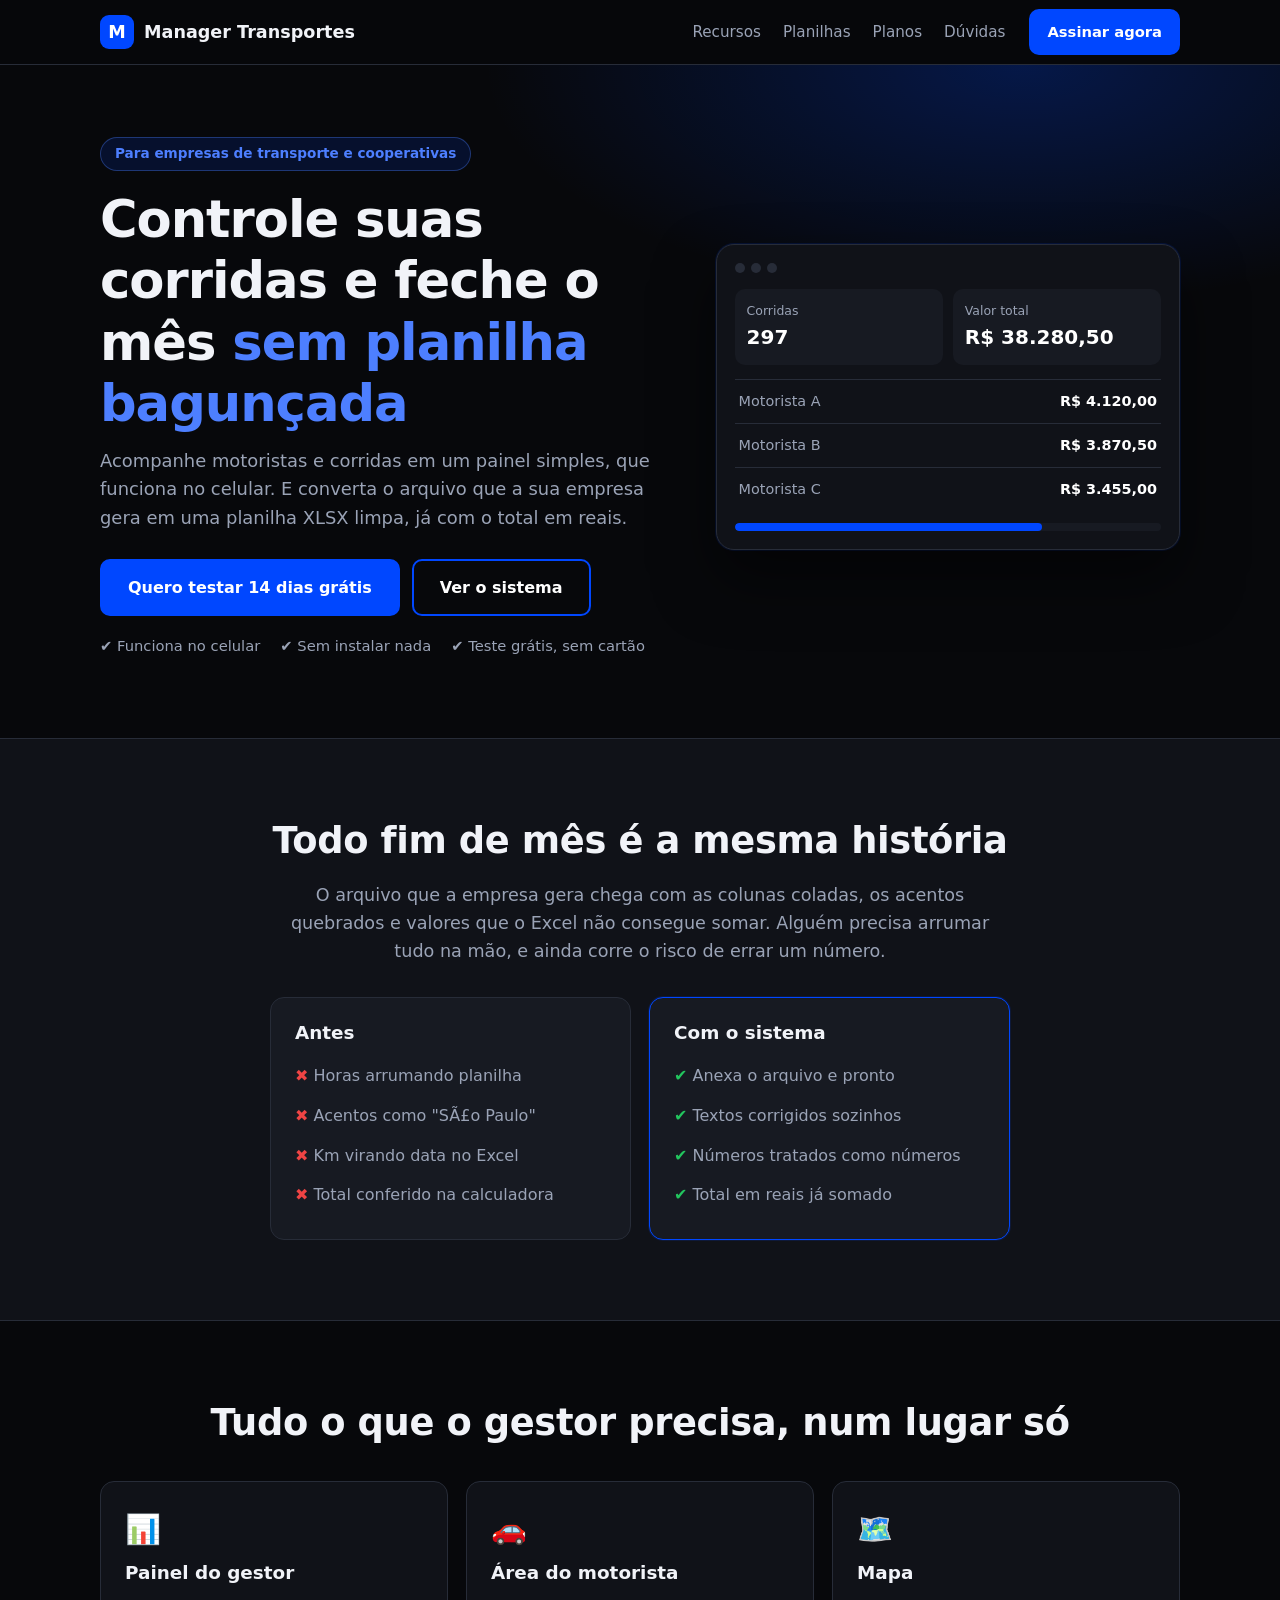
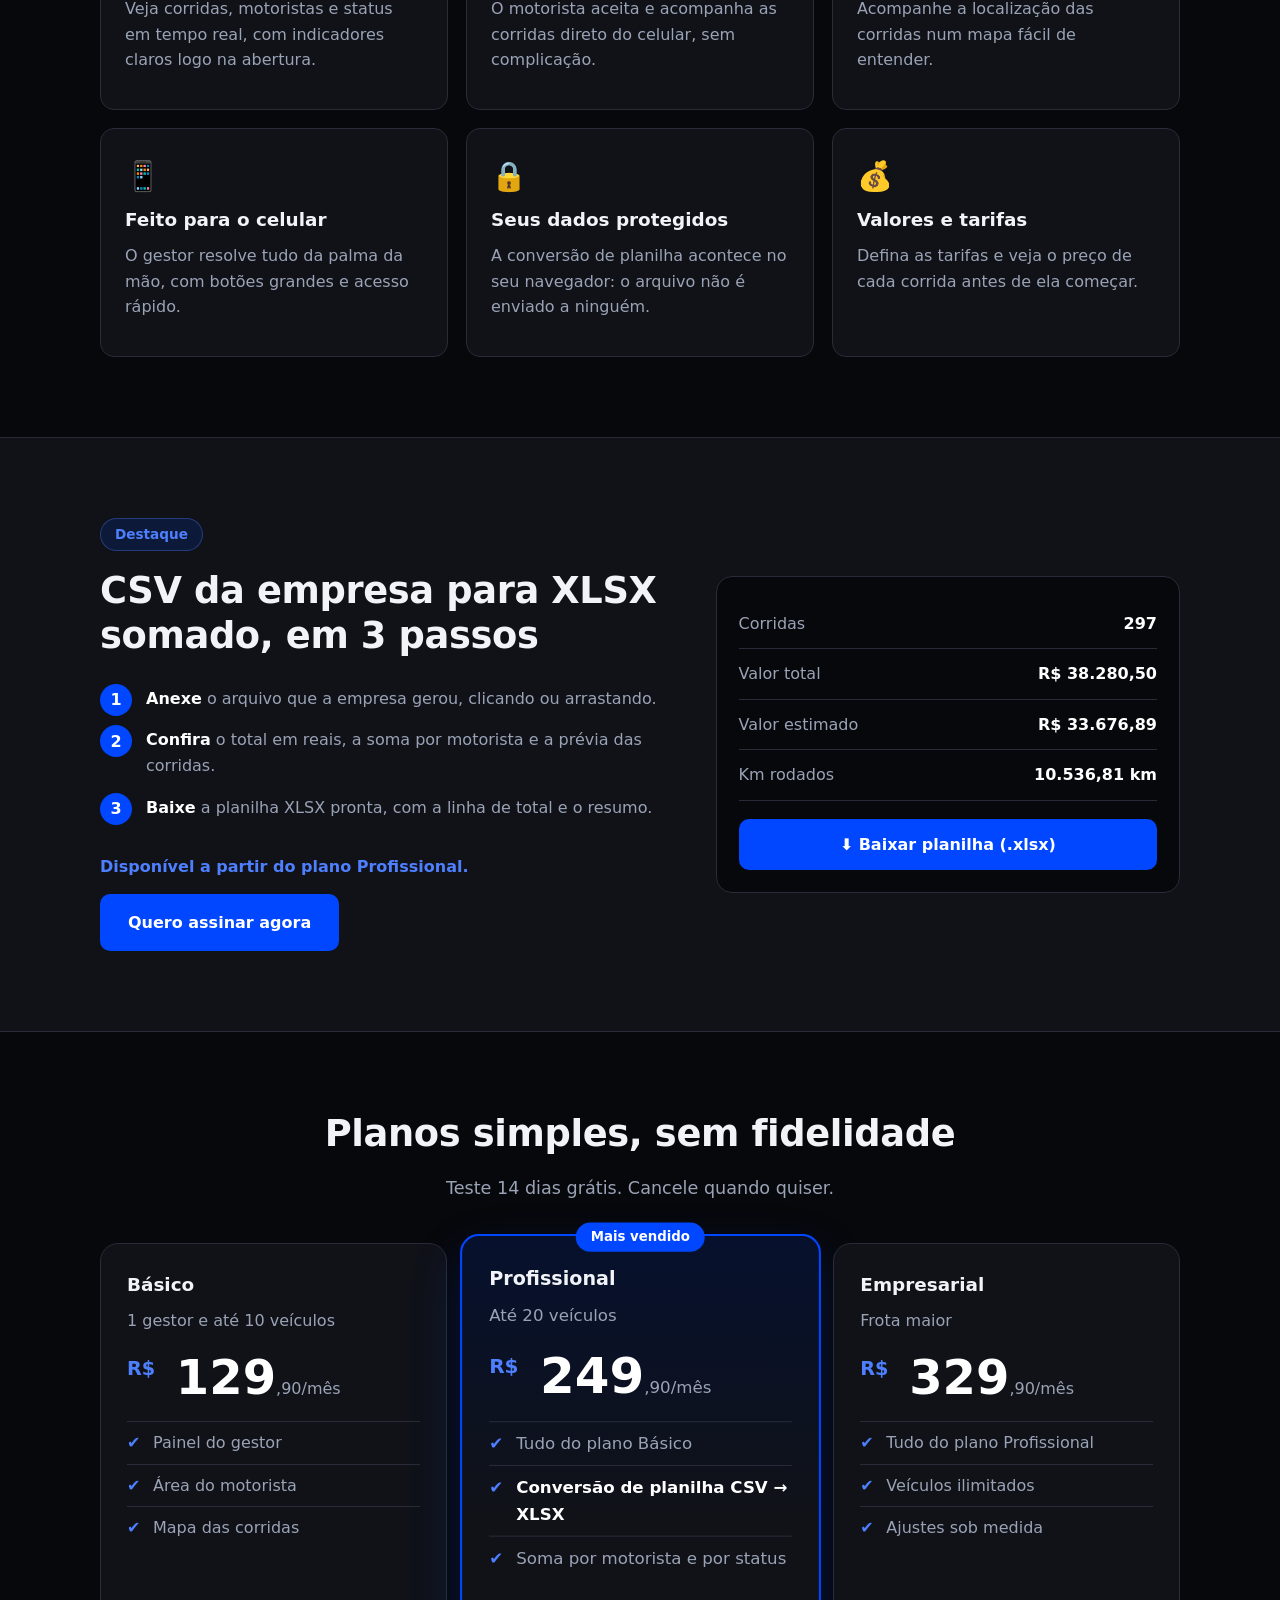
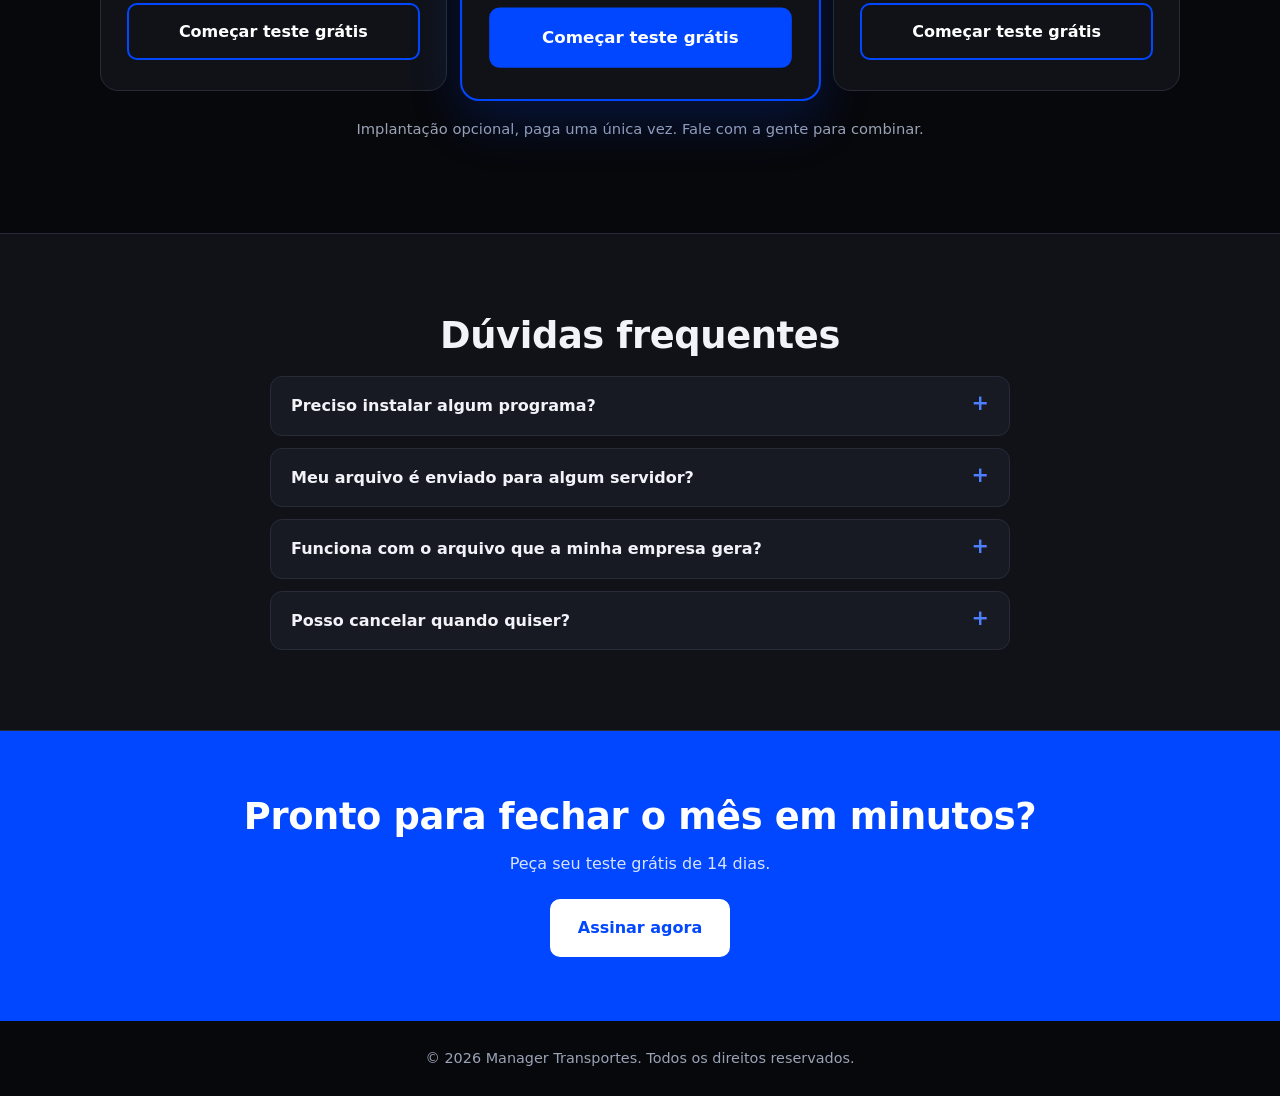
==== landing/index.html @ 7ac5196e "Cadastro de assinantes com login Google/Microsoft e botões da landing levando ao cadastro Co-Authore" ====
<!DOCTYPE html>
<!-- =============================================================================
     index.html — LANDING PAGE DO SISTEMA DE TRANSPORTES
     Página de apresentação e venda. Fica separada do app que já está no ar.
     Estilos em css/landing.css e comportamento em js/landing.js.
     Para trocar nome da marca, planos, preços e link do sistema: edite js/config.js
     ============================================================================= -->
<html lang="pt-BR">
<head>
  <meta charset="UTF-8">
  <meta name="viewport" content="width=device-width, initial-scale=1">
  <title>Manager Transportes — gestão de corridas e motoristas</title>
  <meta name="description" content="Sistema para empresas de transporte: acompanhe corridas e motoristas e converta a planilha da empresa em XLSX já somada, em segundos.">
  <meta name="theme-color" content="#07080b">
  <link rel="stylesheet" href="css/landing.css">
</head>
<body>

  <!-- ===== TOPO ===== -->
  <header class="topo">
    <div class="conteudo topo-interno">
      <a class="marca" href="#inicio"><span class="marca-logo">M</span><span data-marca>Manager Transportes</span></a>
      <nav class="menu" id="menu" aria-label="Seções">
        <a href="#recursos">Recursos</a>
        <a href="#planilhas">Planilhas</a>
        <a href="#planos">Planos</a>
        <a href="#duvidas">Dúvidas</a>
      </nav>
      <a class="botao botao-pequeno" href="cadastro.html">Assinar agora</a>
      <button class="menu-botao" id="menu-botao" aria-label="Abrir menu" aria-expanded="false">☰</button>
    </div>
  </header>

  <main id="inicio">

    <!-- ===== HERO ===== -->
    <section class="hero">
      <div class="conteudo hero-interno">
        <div class="hero-texto">
          <span class="selo">Para empresas de transporte e cooperativas</span>
          <h1>Controle suas corridas e feche o mês <em>sem planilha bagunçada</em></h1>
          <p>Acompanhe motoristas e corridas em um painel simples, que funciona no celular. E converta o arquivo que a sua empresa gera em uma planilha XLSX limpa, já com o total em reais.</p>
          <div class="hero-botoes">
            <a class="botao" href="cadastro.html">Quero testar 14 dias grátis</a>
            <a class="botao botao-borda" data-sistema href="#">Ver o sistema</a>
          </div>
          <ul class="hero-lista">
            <li>✔ Funciona no celular</li>
            <li>✔ Sem instalar nada</li>
            <li>✔ Teste grátis, sem cartão</li>
          </ul>
        </div>

        <!-- Ilustração do painel (feita em CSS, não é imagem) -->
        <div class="painel" aria-hidden="true">
          <div class="painel-topo"><i></i><i></i><i></i></div>
          <div class="painel-numeros">
            <div><small>Corridas</small><strong>297</strong></div>
            <div><small>Valor total</small><strong>R$ 38.280,50</strong></div>
          </div>
          <div class="painel-linhas">
            <div><span>Motorista A</span><b>R$ 4.120,00</b></div>
            <div><span>Motorista B</span><b>R$ 3.870,50</b></div>
            <div><span>Motorista C</span><b>R$ 3.455,00</b></div>
          </div>
          <div class="painel-barra"><span></span></div>
        </div>
      </div>
    </section>

    <!-- ===== PROBLEMA ===== -->
    <section class="secao secao-escura">
      <div class="conteudo estreito">
        <h2>Todo fim de mês é a mesma história</h2>
        <p class="lead">O arquivo que a empresa gera chega com as colunas coladas, os acentos quebrados e valores que o Excel não consegue somar. Alguém precisa arrumar tudo na mão, e ainda corre o risco de errar um número.</p>
        <div class="comparativo">
          <div class="cartao cartao-ruim">
            <h3>Antes</h3>
            <ul><li>Horas arrumando planilha</li><li>Acentos como "SÃ£o Paulo"</li><li>Km virando data no Excel</li><li>Total conferido na calculadora</li></ul>
          </div>
          <div class="cartao cartao-bom">
            <h3>Com o sistema</h3>
            <ul><li>Anexa o arquivo e pronto</li><li>Textos corrigidos sozinhos</li><li>Números tratados como números</li><li>Total em reais já somado</li></ul>
          </div>
        </div>
      </div>
    </section>

    <!-- ===== RECURSOS ===== -->
    <section class="secao" id="recursos">
      <div class="conteudo">
        <h2>Tudo o que o gestor precisa, num lugar só</h2>
        <div class="grade">
          <article class="cartao"><div class="icone">📊</div><h3>Painel do gestor</h3><p>Veja corridas, motoristas e status em tempo real, com indicadores claros logo na abertura.</p></article>
          <article class="cartao"><div class="icone">🚗</div><h3>Área do motorista</h3><p>O motorista aceita e acompanha as corridas direto do celular, sem complicação.</p></article>
          <article class="cartao"><div class="icone">🗺️</div><h3>Mapa</h3><p>Acompanhe a localização das corridas num mapa fácil de entender.</p></article>
          <article class="cartao"><div class="icone">📱</div><h3>Feito para o celular</h3><p>O gestor resolve tudo da palma da mão, com botões grandes e acesso rápido.</p></article>
          <article class="cartao"><div class="icone">🔒</div><h3>Seus dados protegidos</h3><p>A conversão de planilha acontece no seu navegador: o arquivo não é enviado a ninguém.</p></article>
          <article class="cartao"><div class="icone">💰</div><h3>Valores e tarifas</h3><p>Defina as tarifas e veja o preço de cada corrida antes de ela começar.</p></article>
        </div>
      </div>
    </section>

    <!-- ===== PLANILHAS (destaque) ===== -->
    <section class="secao secao-escura" id="planilhas">
      <div class="conteudo planilhas">
        <div>
          <span class="selo">Destaque</span>
          <h2>CSV da empresa para XLSX somado, em 3 passos</h2>
          <ol class="passos">
            <li><b>Anexe</b> o arquivo que a empresa gerou, clicando ou arrastando.</li>
            <li><b>Confira</b> o total em reais, a soma por motorista e a prévia das corridas.</li>
            <li><b>Baixe</b> a planilha XLSX pronta, com a linha de total e o resumo.</li>
          </ol>
          <p class="nota-plano">Disponível a partir do plano Profissional.</p>
          <a class="botao" href="cadastro.html">Quero assinar agora</a>
        </div>
        <div class="resultado" aria-hidden="true">
          <div class="resultado-linha"><span>Corridas</span><b>297</b></div>
          <div class="resultado-linha"><span>Valor total</span><b>R$ 38.280,50</b></div>
          <div class="resultado-linha"><span>Valor estimado</span><b>R$ 33.676,89</b></div>
          <div class="resultado-linha"><span>Km rodados</span><b>10.536,81 km</b></div>
          <div class="resultado-botao">⬇ Baixar planilha (.xlsx)</div>
        </div>
      </div>
    </section>

    <!-- ===== PLANOS ===== -->
    <section class="secao" id="planos">
      <div class="conteudo">
        <h2>Planos simples, sem fidelidade</h2>
        <p class="lead centro">Teste 14 dias grátis. Cancele quando quiser.</p>

        <div class="planos">
          <article class="plano">
            <h3>Básico</h3>
            <p class="plano-para">1 gestor e até 10 veículos</p>
            <p class="preco" data-preco="basico"><span>R$</span> 129<small>,90/mês</small></p>
            <ul>
              <li>Painel do gestor</li>
              <li>Área do motorista</li>
              <li>Mapa das corridas</li>
            </ul>
            <a class="botao botao-borda" href="cadastro.html?plano=basico">Começar teste grátis</a>
          </article>

          <article class="plano plano-destaque">
            <span class="plano-faixa">Mais vendido</span>
            <h3>Profissional</h3>
            <p class="plano-para">Até 20 veículos</p>
            <p class="preco" data-preco="profissional"><span>R$</span> 249<small>,90/mês</small></p>
            <ul>
              <li>Tudo do plano Básico</li>
              <li><b>Conversão de planilha CSV → XLSX</b></li>
              <li>Soma por motorista e por status</li>
            </ul>
            <a class="botao" href="cadastro.html?plano=profissional">Começar teste grátis</a>
          </article>

          <article class="plano">
            <h3>Empresarial</h3>
            <p class="plano-para">Frota maior</p>
            <p class="preco" data-preco="empresarial"><span>R$</span> 329<small>,90/mês</small></p>
            <ul>
              <li>Tudo do plano Profissional</li>
              <li>Veículos ilimitados</li>
              <li>Ajustes sob medida</li>
            </ul>
            <a class="botao botao-borda" href="cadastro.html?plano=empresarial">Começar teste grátis</a>
          </article>
        </div>
        <p class="nota">Implantação opcional, paga uma única vez. Fale com a gente para combinar.</p>
      </div>
    </section>

    <!-- ===== DÚVIDAS ===== -->
    <section class="secao secao-escura" id="duvidas">
      <div class="conteudo estreito">
        <h2>Dúvidas frequentes</h2>
        <details><summary>Preciso instalar algum programa?</summary><p>Não. O sistema abre no navegador, no computador ou no celular.</p></details>
        <details><summary>Meu arquivo é enviado para algum servidor?</summary><p>Na conversão de planilha, não. Tudo é feito no seu navegador e o arquivo não sai do seu aparelho.</p></details>
        <details><summary>Funciona com o arquivo que a minha empresa gera?</summary><p>Foi feito a partir de um arquivo real de corridas, com 16 colunas. Se o seu for diferente, mande um exemplo e a gente confere.</p></details>
        <details><summary>Posso cancelar quando quiser?</summary><p>Sim. Não há fidelidade, e o teste de 14 dias é grátis.</p></details>
      </div>
    </section>

    <!-- ===== CHAMADA FINAL ===== -->
    <section class="chamada">
      <div class="conteudo">
        <h2>Pronto para fechar o mês em minutos?</h2>
        <p>Peça seu teste grátis de 14 dias.</p>
        <a class="botao botao-branco" href="cadastro.html">Assinar agora</a>
      </div>
    </section>
  </main>

  <footer class="rodape">
    <div class="conteudo">
      <span>© <span id="ano"></span> <span data-marca>Manager Transportes</span>. Todos os direitos reservados.</span>
    </div>
  </footer>

  <script src="js/config.js"></script>
  <script src="js/landing.js"></script>
</body>
</html>
---- landing/css/landing.css ----
/* =============================================================================
   landing.css — ESTILO DA LANDING PAGE (azul forte + preto)
   Organização: variáveis, base, topo, hero, seções, planos, rodapé, celular.
   ============================================================================= */

/* ---------- Cores e medidas ---------- */
:root {
  --azul: #0047ff;
  --azul-escuro: #0033c2;
  --azul-claro: #4d7fff;
  --azul-suave: rgba(0, 71, 255, 0.14);
  --preto: #07080b;
  --superficie: #101218;
  --superficie-2: #171a22;
  --borda: #272c38;
  --texto: #f1f3f8;
  --texto-suave: #9aa3b6;
  --verde: #22c55e;
  --vermelho: #ef4444;
  --raio: 14px;
  --fonte: "Segoe UI", system-ui, -apple-system, Roboto, "Helvetica Neue", Arial, sans-serif;
}

/* ---------- Base ---------- */
* { box-sizing: border-box; }
html { scroll-behavior: smooth; scroll-padding-top: 76px; }
body { margin: 0; background: var(--preto); color: var(--texto); font-family: var(--fonte); line-height: 1.6; -webkit-font-smoothing: antialiased; }
h1, h2, h3 { line-height: 1.2; margin: 0 0 12px; }
h1 { font-size: clamp(2rem, 5vw, 3.2rem); letter-spacing: -0.02em; }
h2 { font-size: clamp(1.6rem, 3.5vw, 2.3rem); text-align: center; letter-spacing: -0.01em; }
h3 { font-size: 1.15rem; }
p { margin: 0 0 12px; color: var(--texto-suave); }
a { color: inherit; }
ul, ol { margin: 0; padding: 0; }
.conteudo { width: 100%; max-width: 1120px; margin: 0 auto; padding: 0 20px; }
.estreito { max-width: 780px; }
.lead { font-size: 1.1rem; text-align: center; }
.centro { text-align: center; }
[hidden] { display: none !important; }

/* ---------- Botões ---------- */
.botao { display: inline-block; background: var(--azul); color: #fff; text-decoration: none; font-weight: 600; padding: 14px 26px; border-radius: 10px; border: 2px solid var(--azul); transition: background .15s, transform .15s; text-align: center; }
.botao:hover { background: var(--azul-escuro); border-color: var(--azul-escuro); transform: translateY(-1px); }
.botao-borda { background: transparent; border-color: var(--azul); }
.botao-borda:hover { background: var(--azul-suave); border-color: var(--azul-claro); }
.botao-pequeno { padding: 9px 16px; font-size: .92rem; }
.botao-branco { background: #fff; color: var(--azul); border-color: #fff; }
.botao-branco:hover { background: #e8eeff; border-color: #e8eeff; }

/* ---------- Topo ---------- */
.topo { position: sticky; top: 0; z-index: 10; background: rgba(7, 8, 11, .92); backdrop-filter: blur(8px); border-bottom: 1px solid var(--borda); }
.topo-interno { display: flex; align-items: center; gap: 24px; height: 64px; }
.marca { display: flex; align-items: center; gap: 10px; font-weight: 700; text-decoration: none; font-size: 1.1rem; margin-right: auto; }
.marca-logo { display: grid; place-items: center; width: 34px; height: 34px; border-radius: 9px; background: var(--azul); color: #fff; font-weight: 800; }
.menu { display: flex; gap: 22px; }
.menu a { text-decoration: none; color: var(--texto-suave); font-size: .95rem; }
.menu a:hover { color: #fff; }
.menu-botao { display: none; background: none; border: 1px solid var(--borda); color: var(--texto); font-size: 1.3rem; border-radius: 8px; width: 42px; height: 42px; cursor: pointer; }

/* ---------- Hero ---------- */
.hero { padding: 72px 0 80px; background: radial-gradient(900px 400px at 80% 0%, rgba(0, 71, 255, .25), transparent 60%); }
.hero-interno { display: grid; grid-template-columns: 1.1fr .9fr; gap: 48px; align-items: center; }
.hero-texto > p { font-size: 1.12rem; max-width: 560px; }
.hero h1 em { font-style: normal; color: var(--azul-claro); }
.selo { display: inline-block; background: var(--azul-suave); color: var(--azul-claro); border: 1px solid rgba(77, 127, 255, .35); padding: 5px 14px; border-radius: 999px; font-size: .85rem; font-weight: 600; margin-bottom: 18px; }
.hero-botoes { display: flex; flex-wrap: wrap; gap: 12px; margin: 26px 0 18px; }
.hero-lista { list-style: none; display: flex; flex-wrap: wrap; gap: 8px 20px; color: var(--texto-suave); font-size: .92rem; }

/* Painel ilustrativo */
.painel { background: var(--superficie); border: 1px solid var(--borda); border-radius: 18px; padding: 18px; box-shadow: 0 30px 60px rgba(0, 0, 0, .5), 0 0 0 1px rgba(0, 71, 255, .15); }
.painel-topo { display: flex; gap: 6px; margin-bottom: 16px; }
.painel-topo i { width: 10px; height: 10px; border-radius: 50%; background: var(--borda); }
.painel-numeros { display: grid; grid-template-columns: 1fr 1fr; gap: 10px; margin-bottom: 14px; }
.painel-numeros div { background: var(--superficie-2); border-radius: 10px; padding: 12px; }
.painel-numeros small { display: block; color: var(--texto-suave); font-size: .78rem; }
.painel-numeros strong { font-size: 1.25rem; color: #fff; white-space: nowrap; }
.painel-linhas div { display: flex; justify-content: space-between; padding: 10px 4px; border-top: 1px solid var(--borda); font-size: .9rem; color: var(--texto-suave); }
.painel-linhas b { color: #fff; }
.painel-barra { height: 8px; background: var(--superficie-2); border-radius: 99px; margin-top: 12px; overflow: hidden; }
.painel-barra span { display: block; width: 72%; height: 100%; background: var(--azul); border-radius: 99px; }

/* ---------- Seções ---------- */
.secao { padding: 80px 0; }
.secao-escura { background: var(--superficie); border-block: 1px solid var(--borda); }
.secao h2 { margin-bottom: 18px; }
.cartao { background: var(--superficie); border: 1px solid var(--borda); border-radius: var(--raio); padding: 24px; }
.secao-escura .cartao { background: var(--superficie-2); }
.grade { display: grid; grid-template-columns: repeat(3, 1fr); gap: 18px; margin-top: 36px; }
.icone { font-size: 1.8rem; margin-bottom: 10px; }

.comparativo { display: grid; grid-template-columns: 1fr 1fr; gap: 18px; margin-top: 32px; }
.comparativo ul { list-style: none; }
.comparativo li { padding: 7px 0; color: var(--texto-suave); }
.cartao-ruim li::before { content: "✖ "; color: var(--vermelho); }
.cartao-bom { border-color: var(--azul); box-shadow: 0 0 0 1px var(--azul-suave); }
.cartao-bom li::before { content: "✔ "; color: var(--verde); }

/* Planilhas */
.planilhas { display: grid; grid-template-columns: 1.1fr .9fr; gap: 48px; align-items: center; }
.planilhas h2 { text-align: left; }
.passos { list-style: none; counter-reset: p; margin: 20px 0 26px; }
.passos li { counter-increment: p; position: relative; padding: 8px 0 8px 46px; color: var(--texto-suave); }
.passos li::before { content: counter(p); position: absolute; left: 0; top: 6px; width: 32px; height: 32px; display: grid; place-items: center; background: var(--azul); color: #fff; border-radius: 50%; font-weight: 700; }
.passos b { color: #fff; }
.resultado { background: var(--preto); border: 1px solid var(--borda); border-radius: 16px; padding: 22px; }
.resultado-linha { display: flex; justify-content: space-between; gap: 12px; padding: 12px 0; border-bottom: 1px solid var(--borda); color: var(--texto-suave); }
.resultado-linha b { color: #fff; }
.resultado-botao { margin-top: 18px; background: var(--azul); color: #fff; text-align: center; padding: 13px; border-radius: 10px; font-weight: 600; }

/* ---------- Planos ---------- */
.planos { display: grid; grid-template-columns: repeat(3, 1fr); gap: 20px; margin-top: 40px; align-items: stretch; }
.plano { position: relative; display: flex; flex-direction: column; background: var(--superficie); border: 1px solid var(--borda); border-radius: 18px; padding: 30px 26px; }
.plano-destaque { border: 2px solid var(--azul); background: linear-gradient(180deg, rgba(0, 71, 255, .14), var(--superficie) 60%); transform: scale(1.04); box-shadow: 0 20px 50px rgba(0, 71, 255, .2); }
.plano-faixa { position: absolute; top: -13px; left: 50%; transform: translateX(-50%); background: var(--azul); color: #fff; font-size: .8rem; font-weight: 700; padding: 4px 14px; border-radius: 999px; white-space: nowrap; }
.plano-para { margin-bottom: 14px; }
.preco { color: #fff; font-size: 3rem; font-weight: 800; line-height: 1; margin: 6px 0 20px; }
.preco span { font-size: 1.2rem; font-weight: 600; margin-right: 4px; vertical-align: top; position: relative; top: 6px; color: var(--azul-claro); }
.preco small { font-size: 1rem; font-weight: 400; color: var(--texto-suave); }
.plano ul { list-style: none; margin-bottom: 26px; flex: 1; }
.plano li { padding: 8px 0 8px 26px; position: relative; color: var(--texto-suave); border-top: 1px solid var(--borda); }
.plano li::before { content: "✔"; position: absolute; left: 0; color: var(--azul-claro); }
.plano li b { color: #fff; }
.nota-plano { color: var(--azul-claro); font-weight: 600; margin-bottom: 14px; }
.nota { text-align: center; margin-top: 26px; font-size: .92rem; }

/* ---------- Dúvidas ---------- */
details { background: var(--superficie-2); border: 1px solid var(--borda); border-radius: 12px; padding: 16px 20px; margin-top: 12px; }
summary { cursor: pointer; font-weight: 600; list-style: none; display: flex; justify-content: space-between; gap: 12px; }
summary::-webkit-details-marker { display: none; }
summary::after { content: "+"; color: var(--azul-claro); font-size: 1.3rem; line-height: 1; }
details[open] summary::after { content: "−"; }
details p { margin: 12px 0 0; }

/* ---------- Chamada final e rodapé ---------- */
.chamada { background: var(--azul); text-align: center; padding: 64px 0; }
.chamada h2 { color: #fff; }
.chamada p { color: rgba(255, 255, 255, .85); margin-bottom: 22px; }
.rodape { padding: 26px 0; text-align: center; color: var(--texto-suave); font-size: .9rem; }

/* ---------- Celular e tablet ---------- */
@media (max-width: 900px) {
  .hero-interno, .planilhas { grid-template-columns: 1fr; gap: 36px; }
  .grade { grid-template-columns: 1fr 1fr; }
  .planos { grid-template-columns: 1fr; max-width: 440px; margin-inline: auto; }
  .plano-destaque { transform: none; }
  .planilhas h2 { text-align: center; }
}
@media (max-width: 720px) {
  .menu { display: none; position: absolute; top: 64px; left: 0; right: 0; flex-direction: column; gap: 0; background: var(--preto); border-bottom: 1px solid var(--borda); }
  .menu.aberto { display: flex; }
  .menu a { padding: 15px 20px; border-top: 1px solid var(--borda); }
  .menu-botao { display: block; }
  .topo .botao-pequeno { display: none; }
  .topo-interno { gap: 12px; }
}
@media (max-width: 560px) {
  .secao { padding: 56px 0; }
  .hero { padding: 44px 0 56px; }
  .grade, .comparativo { grid-template-columns: 1fr; }
  .hero-botoes .botao { width: 100%; }
  .preco { font-size: 2.6rem; }
  .painel-numeros strong { font-size: 1.05rem; }
}
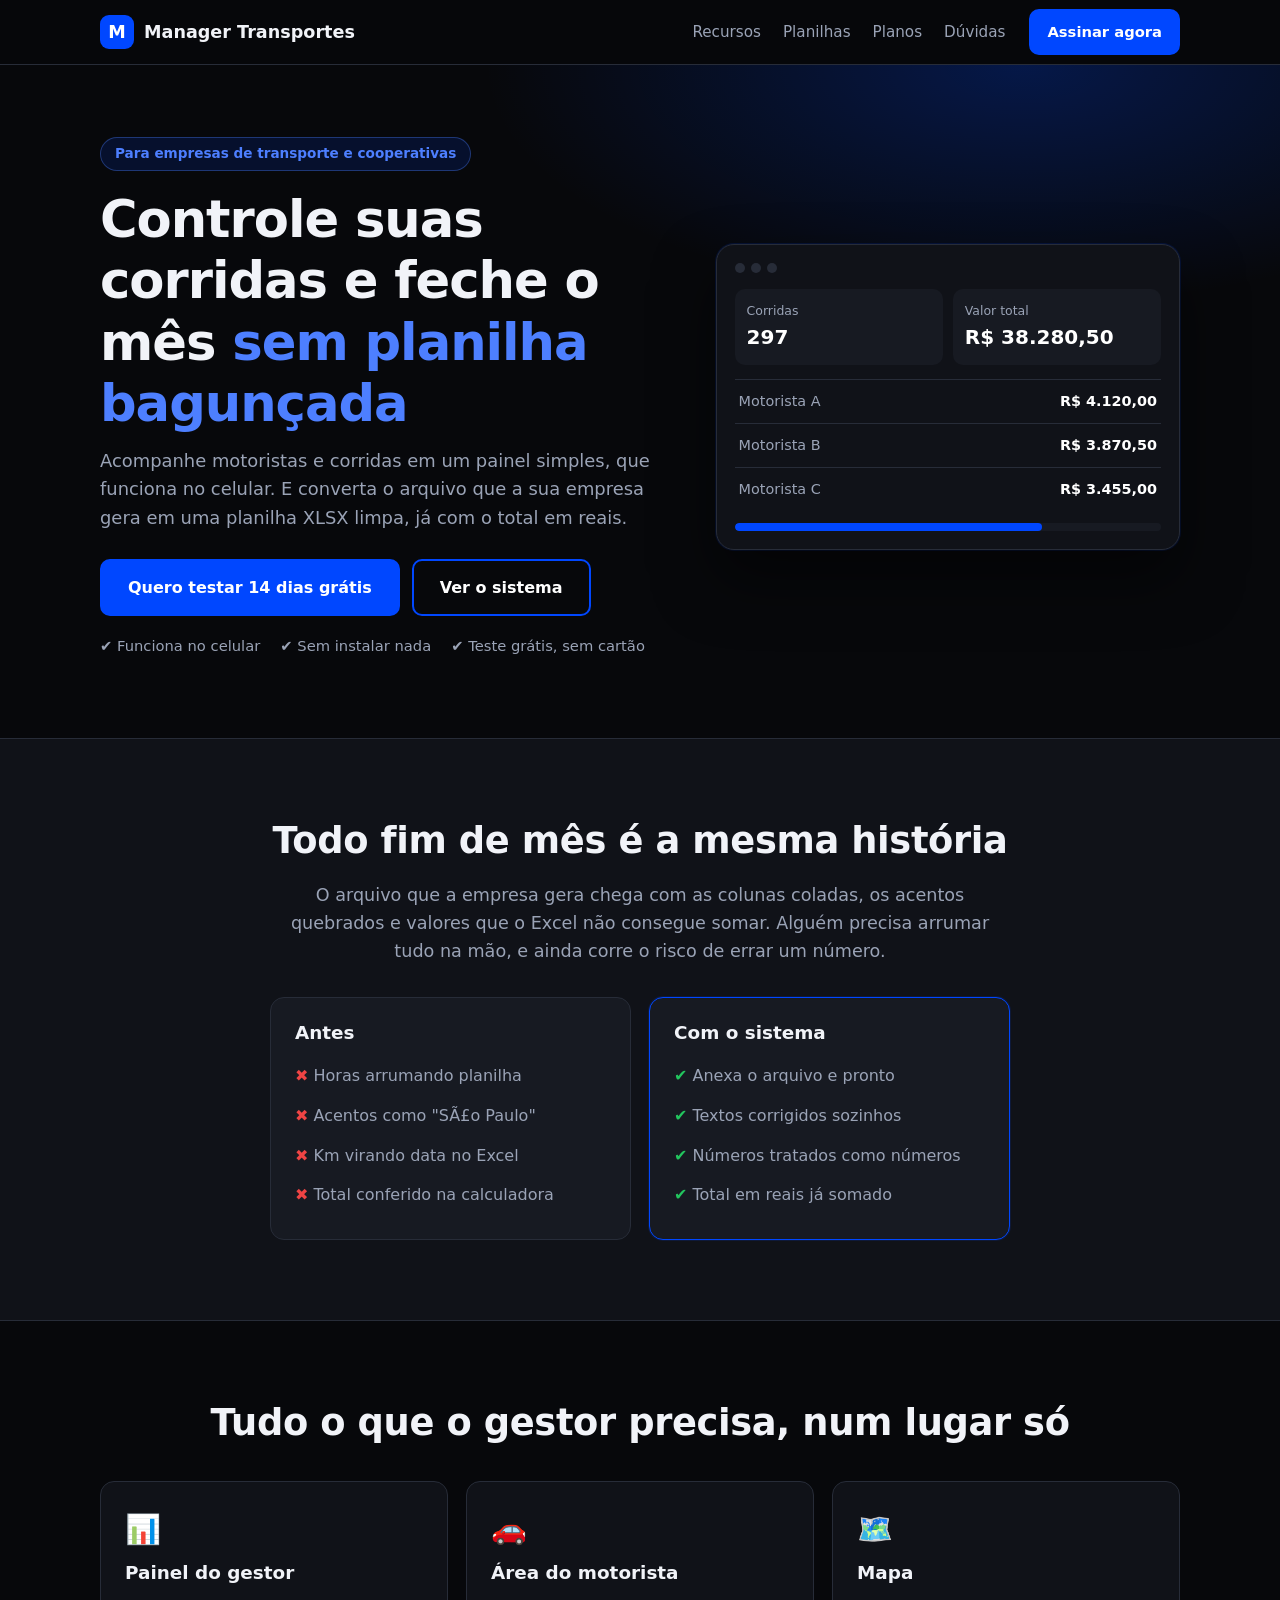
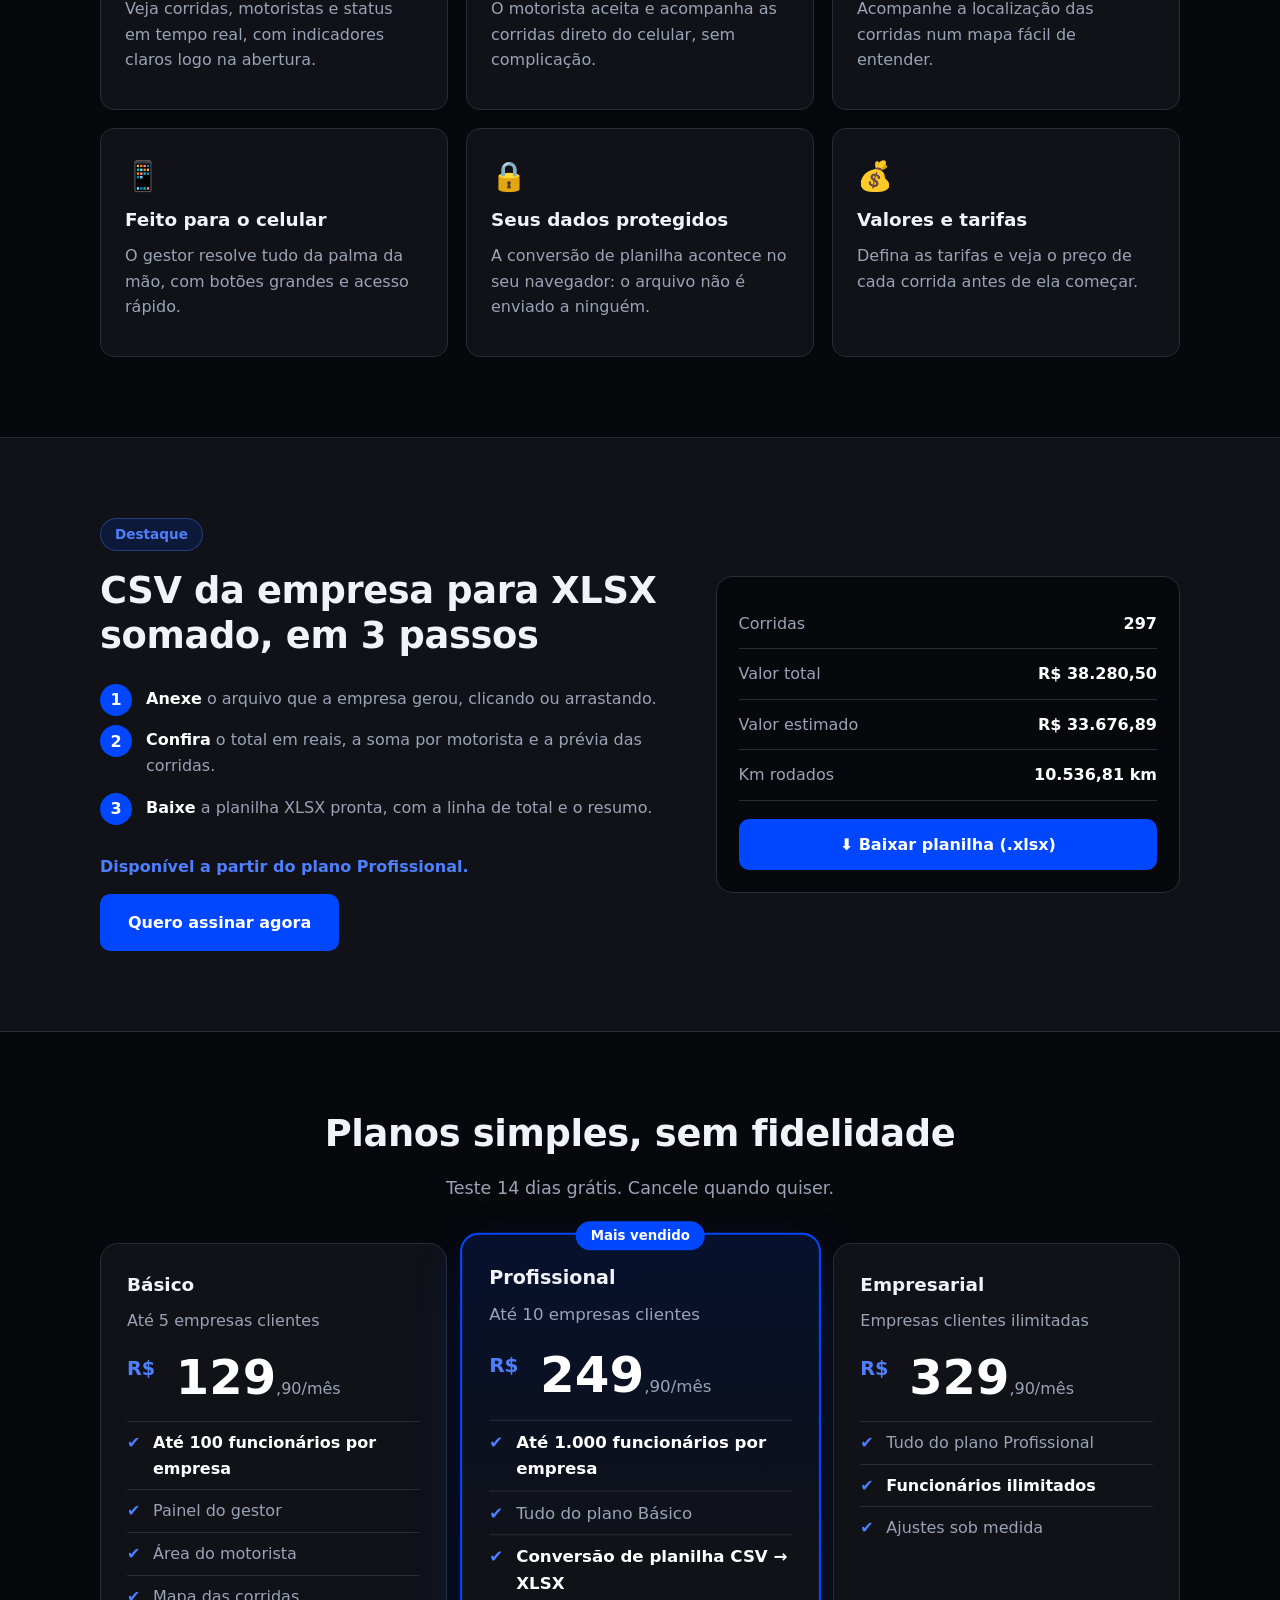
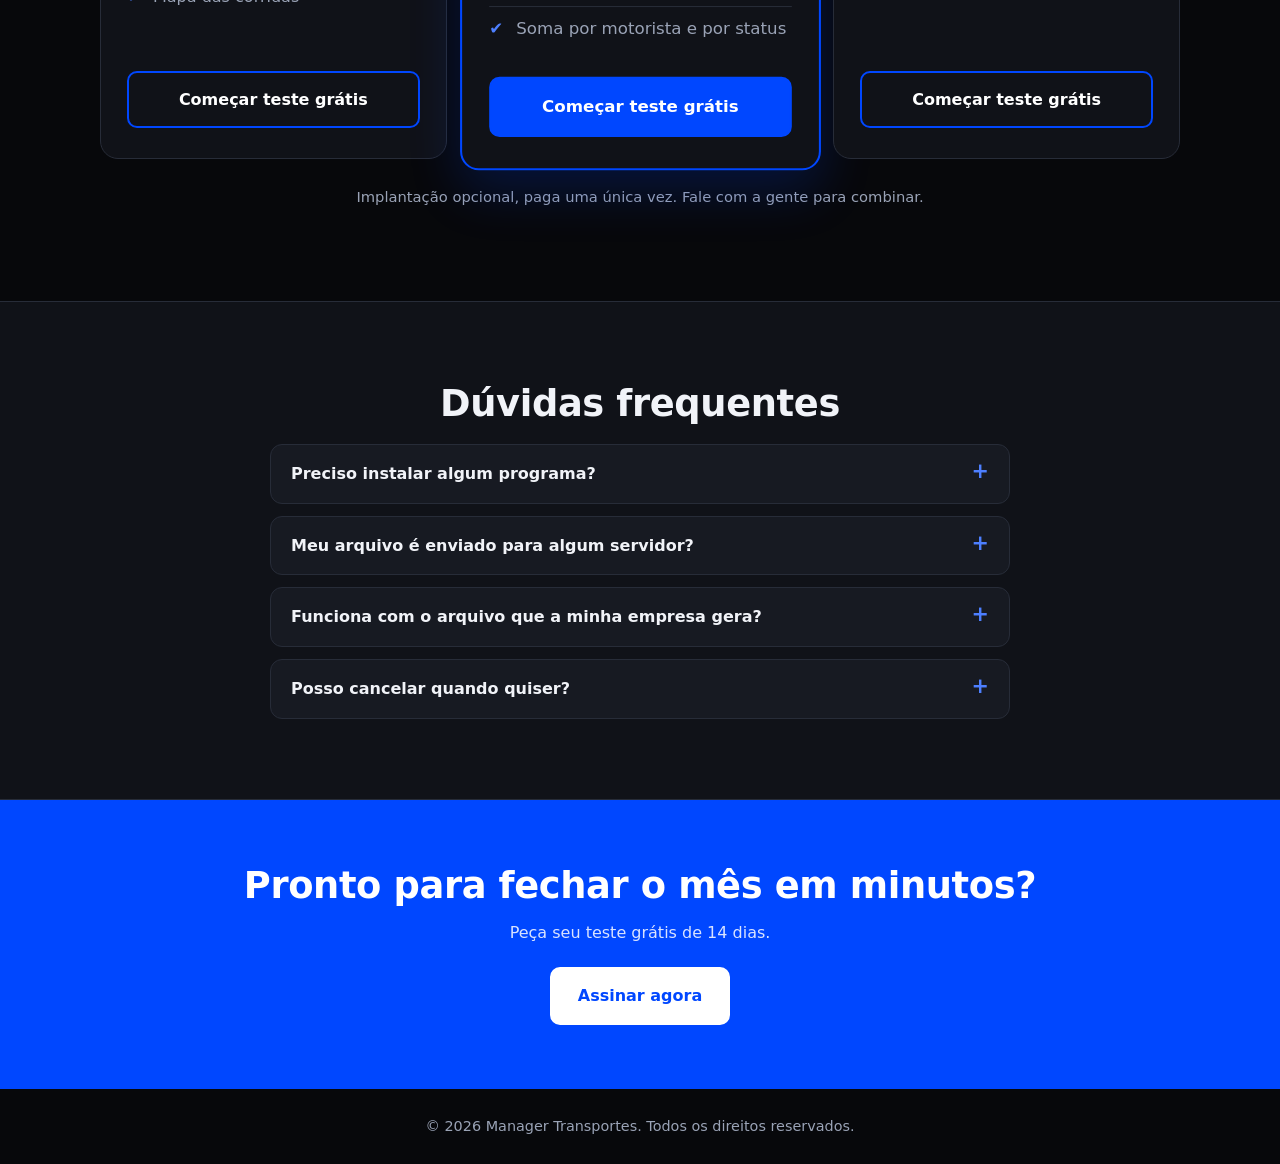
==== commit 855be2aa: "Trajetos e valores livres no gestor; novos limites dos planos Co-Authored-By: Claude Sonnet 5.5 <nor" ====
--- a/landing/index.html
+++ b/landing/index.html
@@ -134,9 +134,10 @@
         <div class="planos">
           <article class="plano">
             <h3>Básico</h3>
-            <p class="plano-para">1 gestor e até 10 veículos</p>
+            <p class="plano-para">Até 5 empresas clientes</p>
             <p class="preco" data-preco="basico"><span>R$</span> 129<small>,90/mês</small></p>
             <ul>
+              <li><b>Até 100 funcionários por empresa</b></li>
               <li>Painel do gestor</li>
               <li>Área do motorista</li>
               <li>Mapa das corridas</li>
@@ -147,9 +148,10 @@
           <article class="plano plano-destaque">
             <span class="plano-faixa">Mais vendido</span>
             <h3>Profissional</h3>
-            <p class="plano-para">Até 20 veículos</p>
+            <p class="plano-para">Até 10 empresas clientes</p>
             <p class="preco" data-preco="profissional"><span>R$</span> 249<small>,90/mês</small></p>
             <ul>
+              <li><b>Até 1.000 funcionários por empresa</b></li>
               <li>Tudo do plano Básico</li>
               <li><b>Conversão de planilha CSV → XLSX</b></li>
               <li>Soma por motorista e por status</li>
@@ -159,11 +161,11 @@
 
           <article class="plano">
             <h3>Empresarial</h3>
-            <p class="plano-para">Frota maior</p>
+            <p class="plano-para">Empresas clientes ilimitadas</p>
             <p class="preco" data-preco="empresarial"><span>R$</span> 329<small>,90/mês</small></p>
             <ul>
               <li>Tudo do plano Profissional</li>
-              <li>Veículos ilimitados</li>
+              <li><b>Funcionários ilimitados</b></li>
               <li>Ajustes sob medida</li>
             </ul>
             <a class="botao botao-borda" href="cadastro.html?plano=empresarial">Começar teste grátis</a>
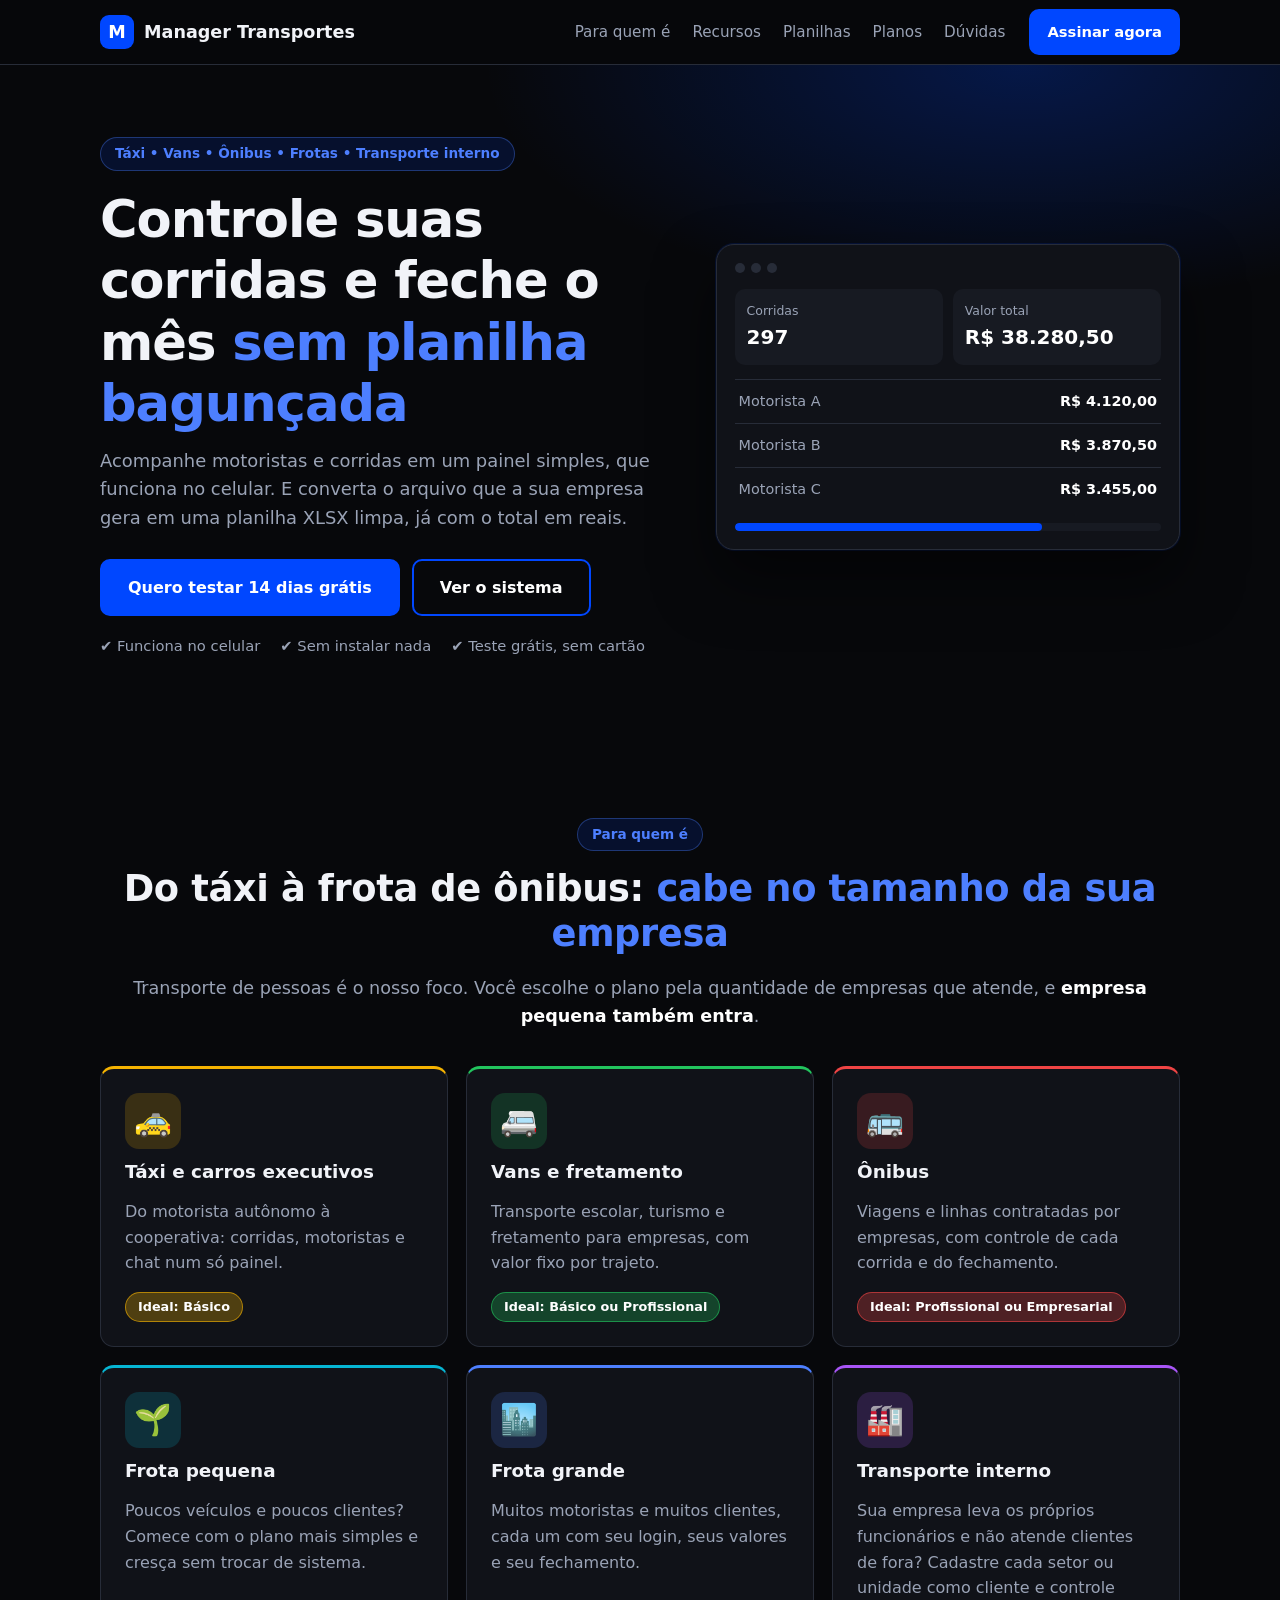
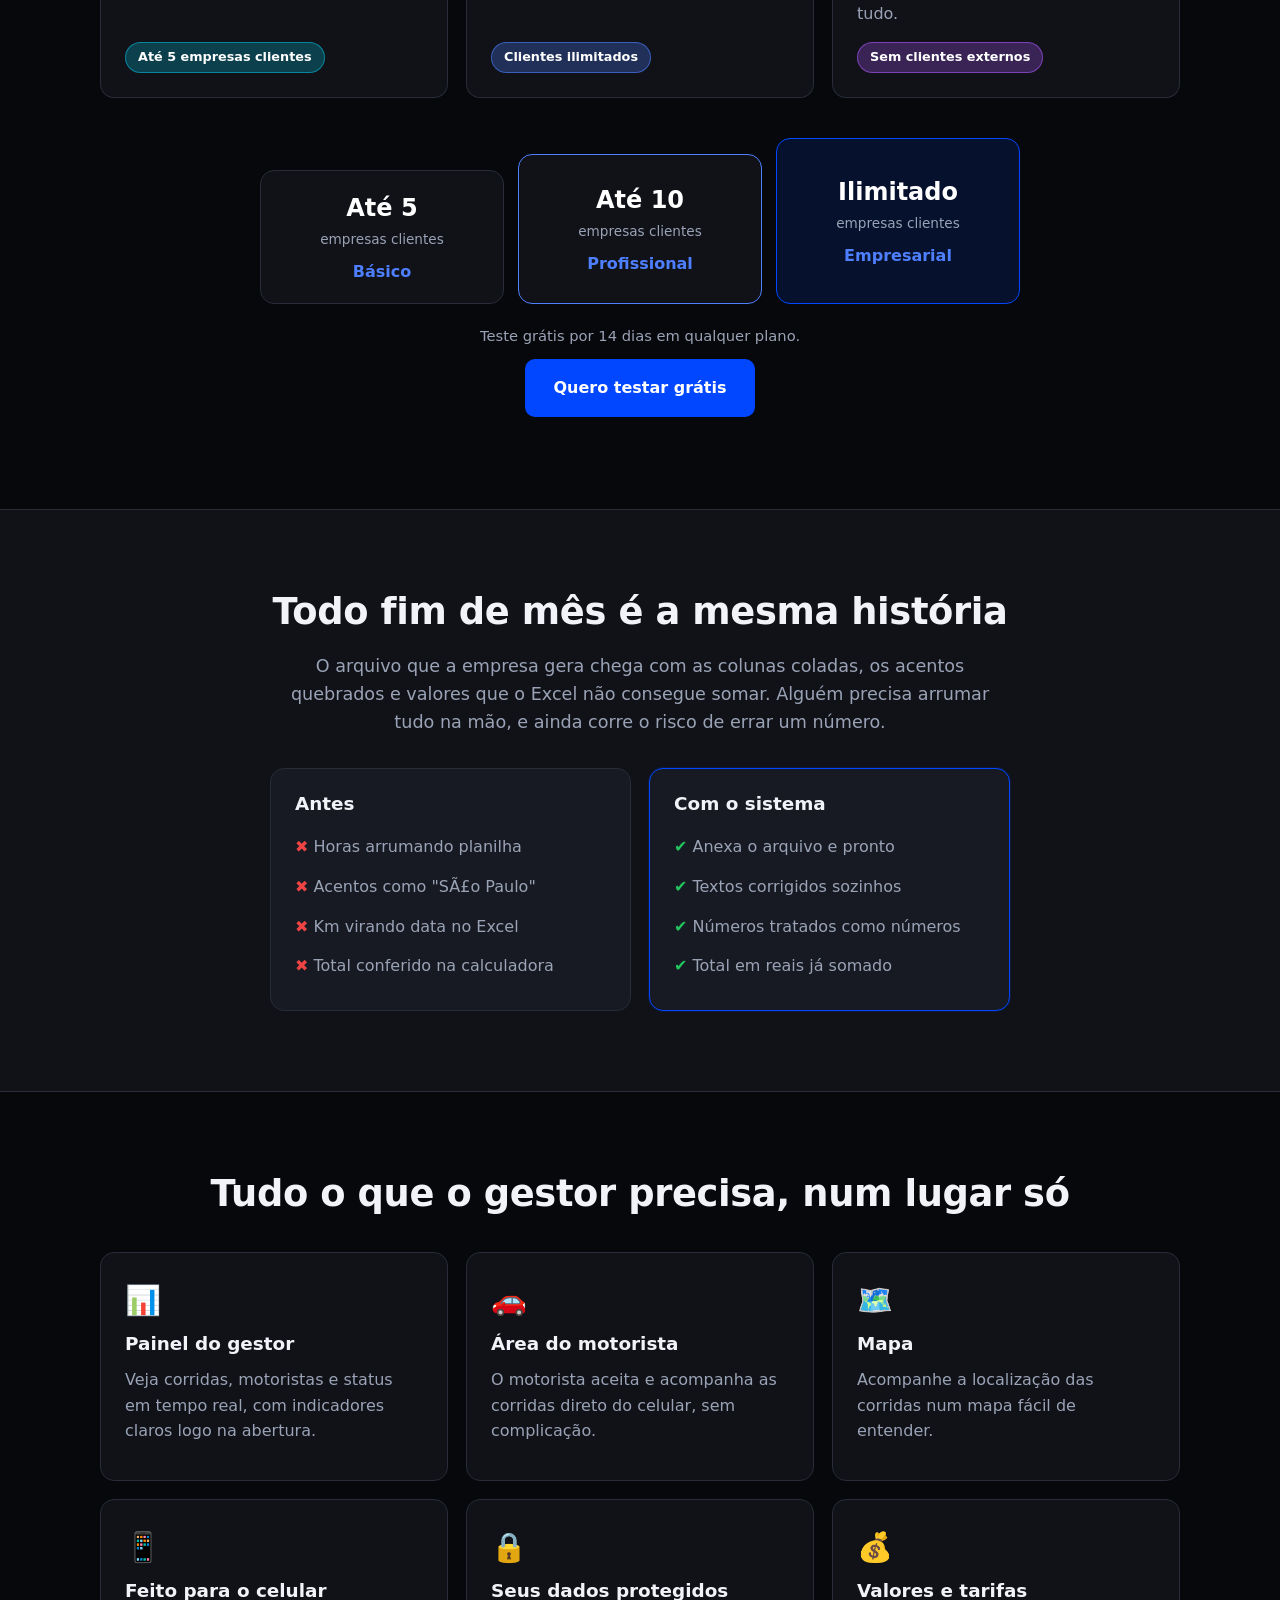
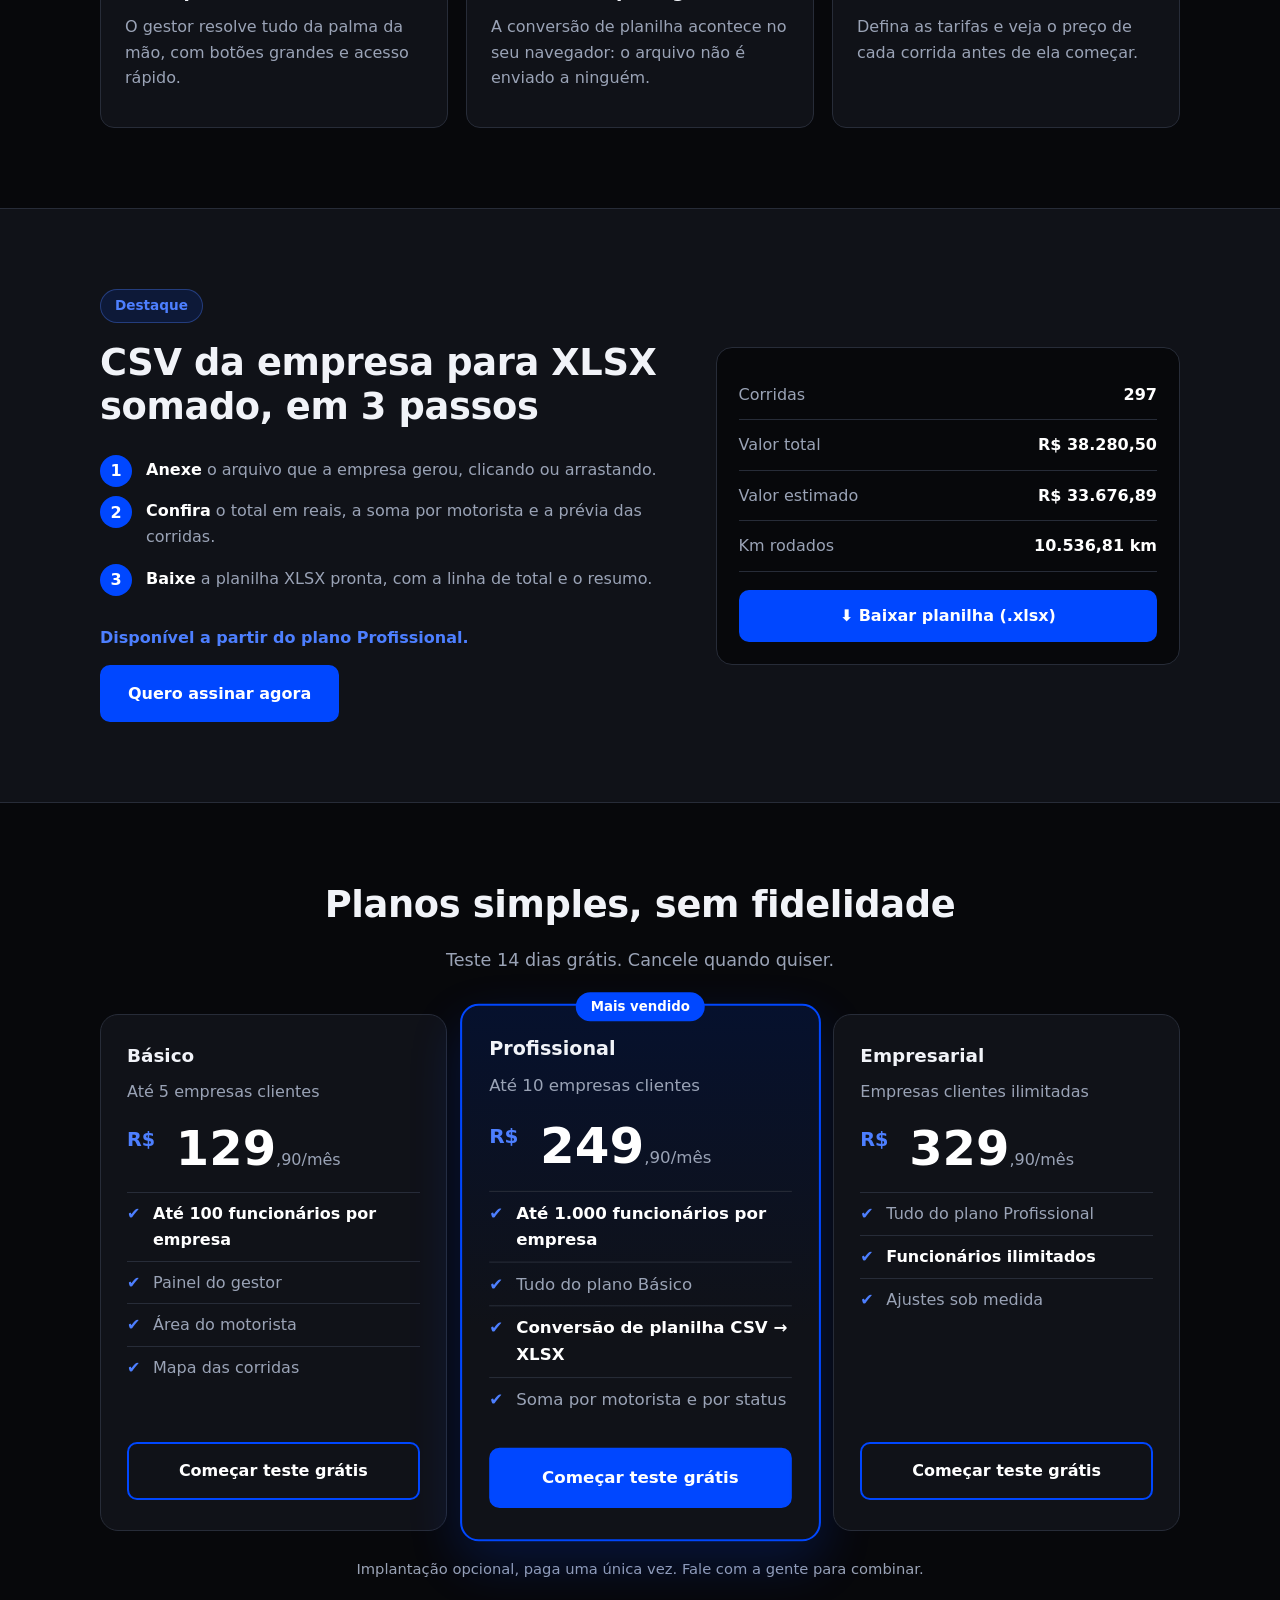
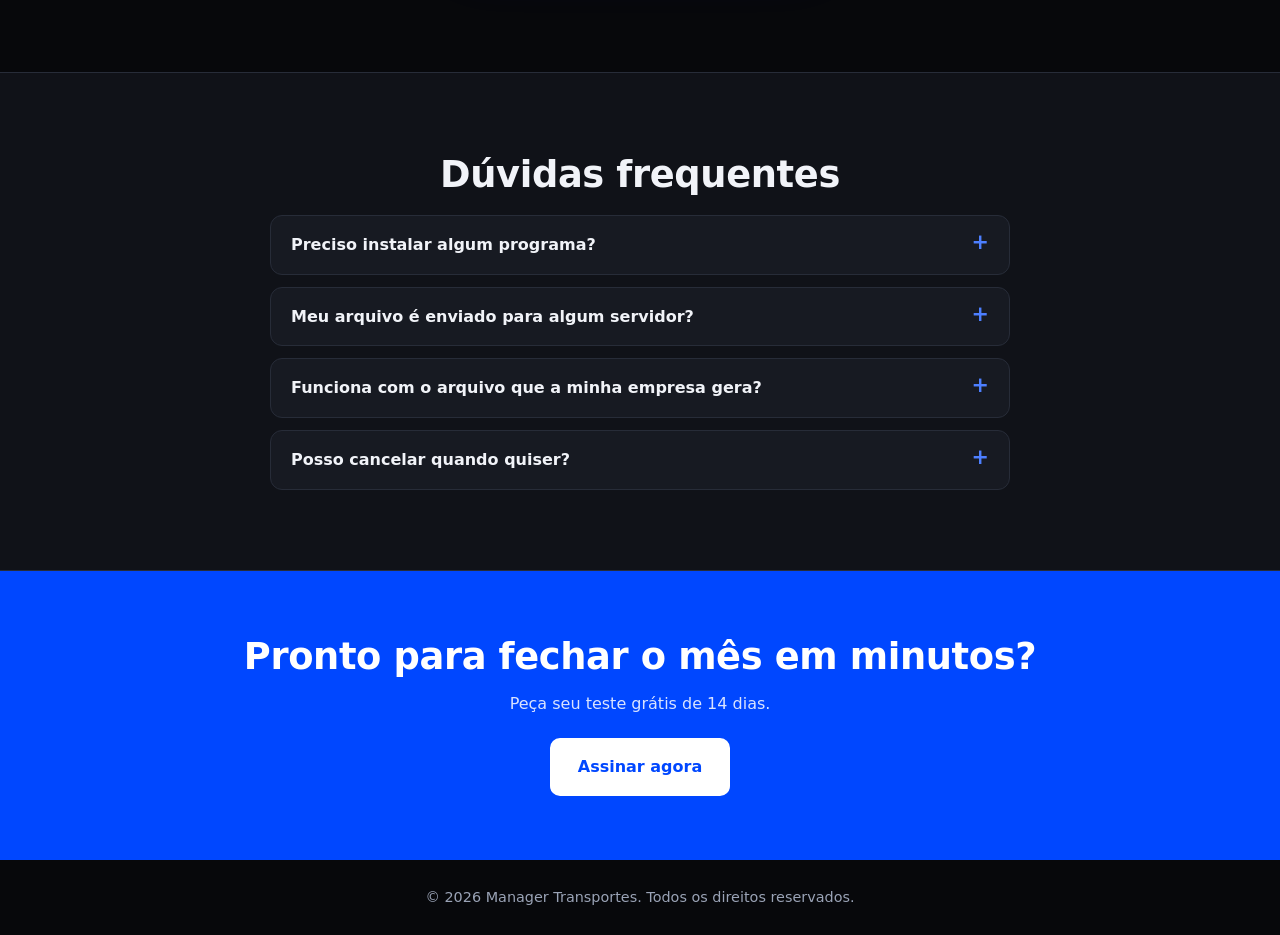
==== commit 58011167: "Landing: seção 'Para quem é' (táxi, vans, ônibus, frotas, transporte interno); serviços sem guincho," ====
--- a/landing/index.html
+++ b/landing/index.html
@@ -10,7 +10,7 @@
   <meta charset="UTF-8">
   <meta name="viewport" content="width=device-width, initial-scale=1">
   <title>Manager Transportes — gestão de corridas e motoristas</title>
-  <meta name="description" content="Sistema para empresas de transporte: acompanhe corridas e motoristas e converta a planilha da empresa em XLSX já somada, em segundos.">
+  <meta name="description" content="Sistema para táxi, vans, ônibus, frotas pequenas e grandes e transporte interno de empresas: acompanhe corridas e motoristas e converta a planilha em XLSX já somada.">
   <meta name="theme-color" content="#07080b">
   <link rel="stylesheet" href="css/landing.css">
 </head>
@@ -21,6 +21,7 @@
     <div class="conteudo topo-interno">
       <a class="marca" href="#inicio"><span class="marca-logo">M</span><span data-marca>Manager Transportes</span></a>
       <nav class="menu" id="menu" aria-label="Seções">
+        <a href="#segmentos">Para quem é</a>
         <a href="#recursos">Recursos</a>
         <a href="#planilhas">Planilhas</a>
         <a href="#planos">Planos</a>
@@ -37,7 +38,7 @@
     <section class="hero">
       <div class="conteudo hero-interno">
         <div class="hero-texto">
-          <span class="selo">Para empresas de transporte e cooperativas</span>
+          <span class="selo">Táxi • Vans • Ônibus • Frotas • Transporte interno</span>
           <h1>Controle suas corridas e feche o mês <em>sem planilha bagunçada</em></h1>
           <p>Acompanhe motoristas e corridas em um painel simples, que funciona no celular. E converta o arquivo que a sua empresa gera em uma planilha XLSX limpa, já com o total em reais.</p>
           <div class="hero-botoes">
@@ -65,6 +66,62 @@
           </div>
           <div class="painel-barra"><span></span></div>
         </div>
+      </div>
+    </section>
+
+    <!-- ===== PARA QUEM É ===== -->
+    <section class="secao" id="segmentos">
+      <div class="conteudo">
+        <span class="selo selo-centro">Para quem é</span>
+        <h2>Do táxi à frota de ônibus: <em>cabe no tamanho da sua empresa</em></h2>
+        <p class="lead">Transporte de pessoas é o nosso foco. Você escolhe o plano pela quantidade de empresas que atende, e <b>empresa pequena também entra</b>.</p>
+
+        <div class="segmentos">
+          <article class="segmento seg-taxi">
+            <div class="segmento-icone">🚕</div>
+            <h3>Táxi e carros executivos</h3>
+            <p>Do motorista autônomo à cooperativa: corridas, motoristas e chat num só painel.</p>
+            <span class="etiqueta">Ideal: Básico</span>
+          </article>
+          <article class="segmento seg-van">
+            <div class="segmento-icone">🚐</div>
+            <h3>Vans e fretamento</h3>
+            <p>Transporte escolar, turismo e fretamento para empresas, com valor fixo por trajeto.</p>
+            <span class="etiqueta">Ideal: Básico ou Profissional</span>
+          </article>
+          <article class="segmento seg-onibus">
+            <div class="segmento-icone">🚌</div>
+            <h3>Ônibus</h3>
+            <p>Viagens e linhas contratadas por empresas, com controle de cada corrida e do fechamento.</p>
+            <span class="etiqueta">Ideal: Profissional ou Empresarial</span>
+          </article>
+          <article class="segmento seg-pequena">
+            <div class="segmento-icone">🌱</div>
+            <h3>Frota pequena</h3>
+            <p>Poucos veículos e poucos clientes? Comece com o plano mais simples e cresça sem trocar de sistema.</p>
+            <span class="etiqueta">Até 5 empresas clientes</span>
+          </article>
+          <article class="segmento seg-grande">
+            <div class="segmento-icone">🏙️</div>
+            <h3>Frota grande</h3>
+            <p>Muitos motoristas e muitos clientes, cada um com seu login, seus valores e seu fechamento.</p>
+            <span class="etiqueta">Clientes ilimitados</span>
+          </article>
+          <article class="segmento seg-interno">
+            <div class="segmento-icone">🏭</div>
+            <h3>Transporte interno</h3>
+            <p>Sua empresa leva os próprios funcionários e não atende clientes de fora? Cadastre cada setor ou unidade como cliente e controle tudo.</p>
+            <span class="etiqueta">Sem clientes externos</span>
+          </article>
+        </div>
+
+        <div class="escada" aria-label="Plano pelo número de empresas clientes">
+          <div class="escada-degrau"><b>Até 5</b><span>empresas clientes</span><i>Básico</i></div>
+          <div class="escada-degrau"><b>Até 10</b><span>empresas clientes</span><i>Profissional</i></div>
+          <div class="escada-degrau"><b>Ilimitado</b><span>empresas clientes</span><i>Empresarial</i></div>
+        </div>
+        <p class="nota">Teste grátis por 14 dias em qualquer plano.</p>
+        <p class="centro"><a class="botao" href="cadastro.html">Quero testar grátis</a></p>
       </div>
     </section>
 
--- a/landing/css/landing.css
+++ b/landing/css/landing.css
@@ -123,6 +123,34 @@
 .nota-plano { color: var(--azul-claro); font-weight: 600; margin-bottom: 14px; }
 .nota { text-align: center; margin-top: 26px; font-size: .92rem; }
 
+
+/* ---------- Para quem é (tipos de empresa) ---------- */
+.selo-centro { display: table; margin: 0 auto 16px; }
+#segmentos h2 em { font-style: normal; color: var(--azul-claro); }
+#segmentos .lead b { color: #fff; }
+.segmentos { display: grid; grid-template-columns: repeat(3, 1fr); gap: 18px; margin-top: 36px; }
+.segmento { --cor: var(--azul); position: relative; display: flex; flex-direction: column; gap: 4px; background: var(--superficie); border: 1px solid var(--borda); border-top: 3px solid var(--cor); border-radius: var(--raio); padding: 24px; transition: transform .15s, border-color .15s; }
+.segmento:hover { transform: translateY(-3px); border-color: var(--cor); }
+.segmento p { flex: 1; }
+.segmento-icone { display: grid; place-items: center; width: 56px; height: 56px; margin-bottom: 8px; border-radius: 14px; font-size: 1.9rem; background: color-mix(in srgb, var(--cor) 18%, transparent); }
+.etiqueta { align-self: flex-start; font-size: .8rem; font-weight: 600; padding: 4px 12px; border-radius: 999px; color: #fff; background: color-mix(in srgb, var(--cor) 28%, transparent); border: 1px solid color-mix(in srgb, var(--cor) 60%, transparent); }
+.seg-taxi    { --cor: #f5b301; }
+.seg-van     { --cor: #22c55e; }
+.seg-onibus  { --cor: #ef4444; }
+.seg-pequena { --cor: #06b6d4; }
+.seg-grande  { --cor: #4d7fff; }
+.seg-interno { --cor: #a855f7; }
+
+/* "Escada": quantas empresas clientes cada plano atende */
+.escada { display: grid; grid-template-columns: repeat(3, 1fr); align-items: end; gap: 14px; margin: 40px auto 0; max-width: 760px; }
+.escada-degrau { display: flex; flex-direction: column; align-items: center; gap: 2px; padding: 18px 12px; border-radius: var(--raio); background: var(--superficie); border: 1px solid var(--borda); text-align: center; }
+.escada-degrau:nth-child(2) { padding-block: 26px; border-color: var(--azul-claro); }
+.escada-degrau:nth-child(3) { padding-block: 34px; background: var(--azul-suave); border-color: var(--azul); }
+.escada-degrau b { font-size: 1.5rem; color: #fff; }
+.escada-degrau span { color: var(--texto-suave); font-size: .85rem; }
+.escada-degrau i { font-style: normal; margin-top: 6px; font-weight: 700; color: var(--azul-claro); }
+#segmentos .nota { margin-top: 20px; }
+
 /* ---------- Dúvidas ---------- */
 details { background: var(--superficie-2); border: 1px solid var(--borda); border-radius: 12px; padding: 16px 20px; margin-top: 12px; }
 summary { cursor: pointer; font-weight: 600; list-style: none; display: flex; justify-content: space-between; gap: 12px; }
@@ -140,7 +168,7 @@
 /* ---------- Celular e tablet ---------- */
 @media (max-width: 900px) {
   .hero-interno, .planilhas { grid-template-columns: 1fr; gap: 36px; }
-  .grade { grid-template-columns: 1fr 1fr; }
+  .grade, .segmentos { grid-template-columns: 1fr 1fr; }
   .planos { grid-template-columns: 1fr; max-width: 440px; margin-inline: auto; }
   .plano-destaque { transform: none; }
   .planilhas h2 { text-align: center; }
@@ -156,7 +184,8 @@
 @media (max-width: 560px) {
   .secao { padding: 56px 0; }
   .hero { padding: 44px 0 56px; }
-  .grade, .comparativo { grid-template-columns: 1fr; }
+  .grade, .comparativo, .segmentos { grid-template-columns: 1fr; }
+  .escada-degrau b { font-size: 1.15rem; }
   .hero-botoes .botao { width: 100%; }
   .preco { font-size: 2.6rem; }
   .painel-numeros strong { font-size: 1.05rem; }
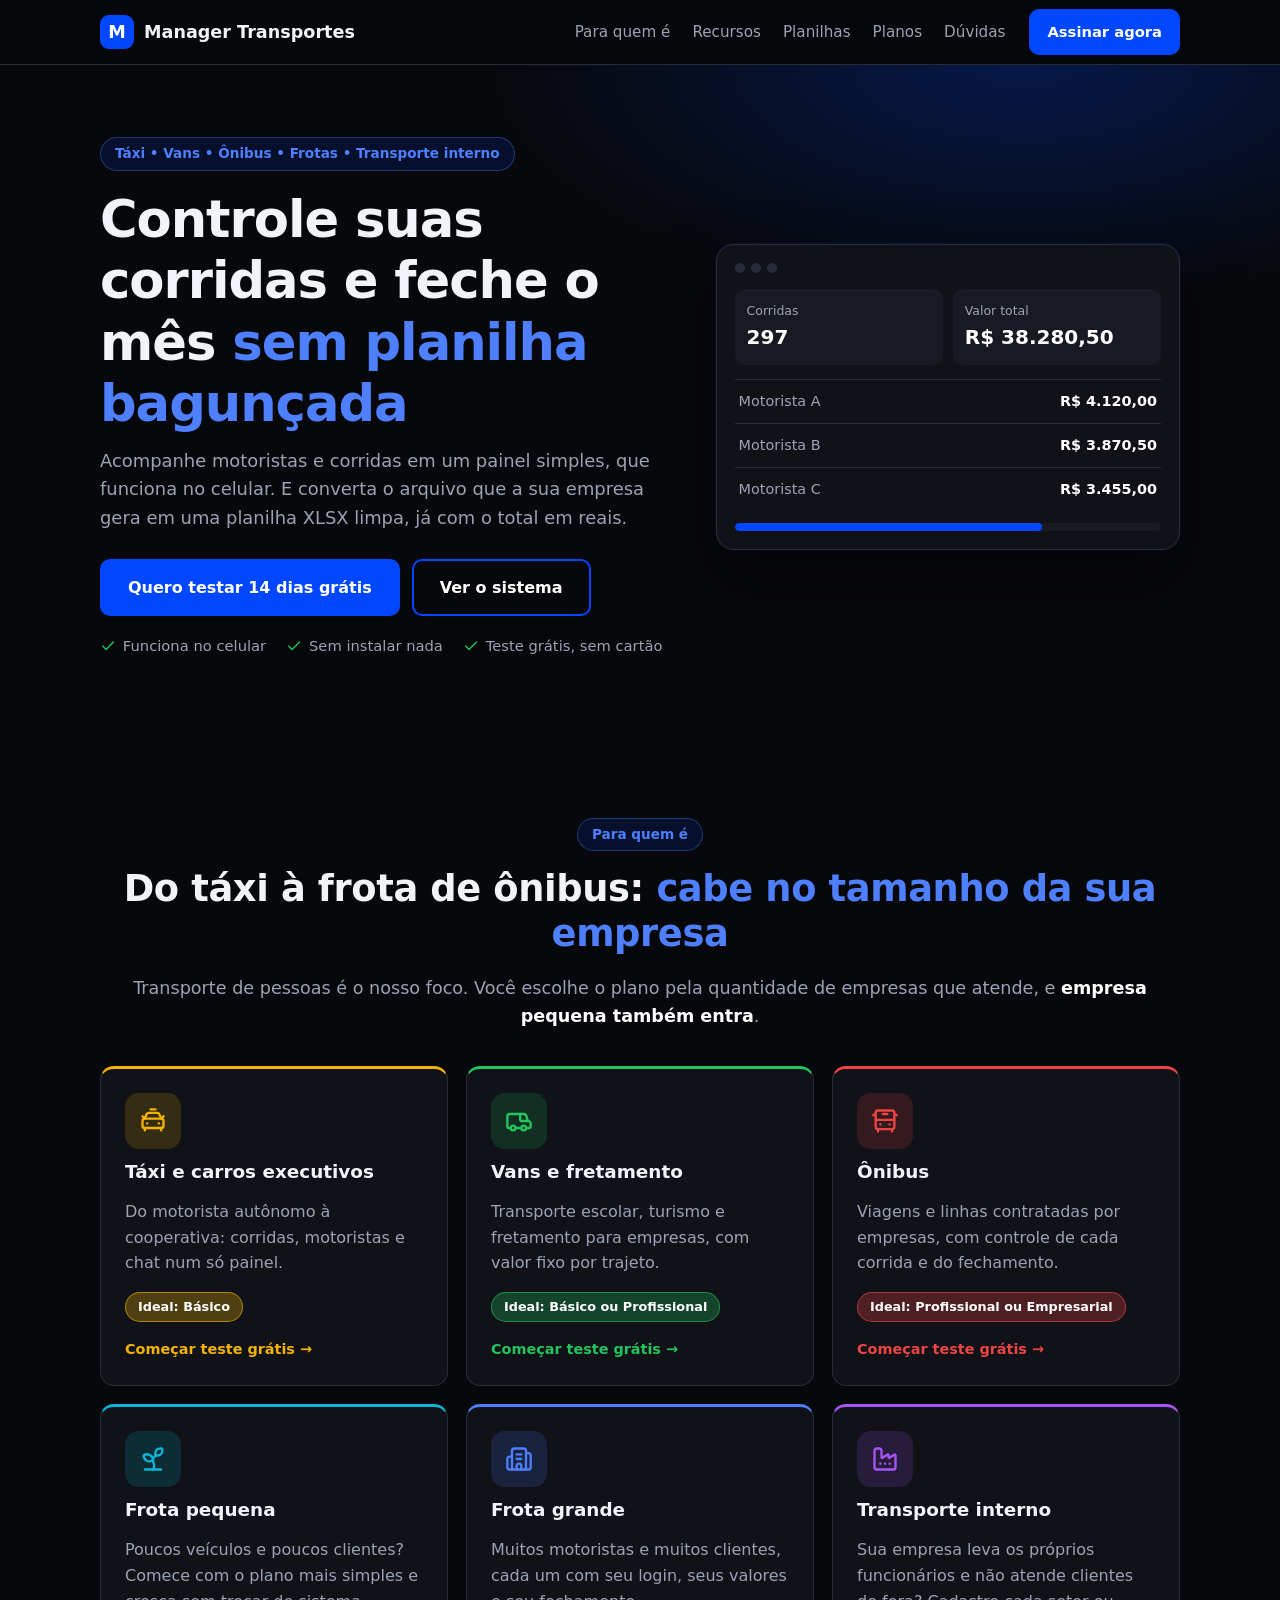
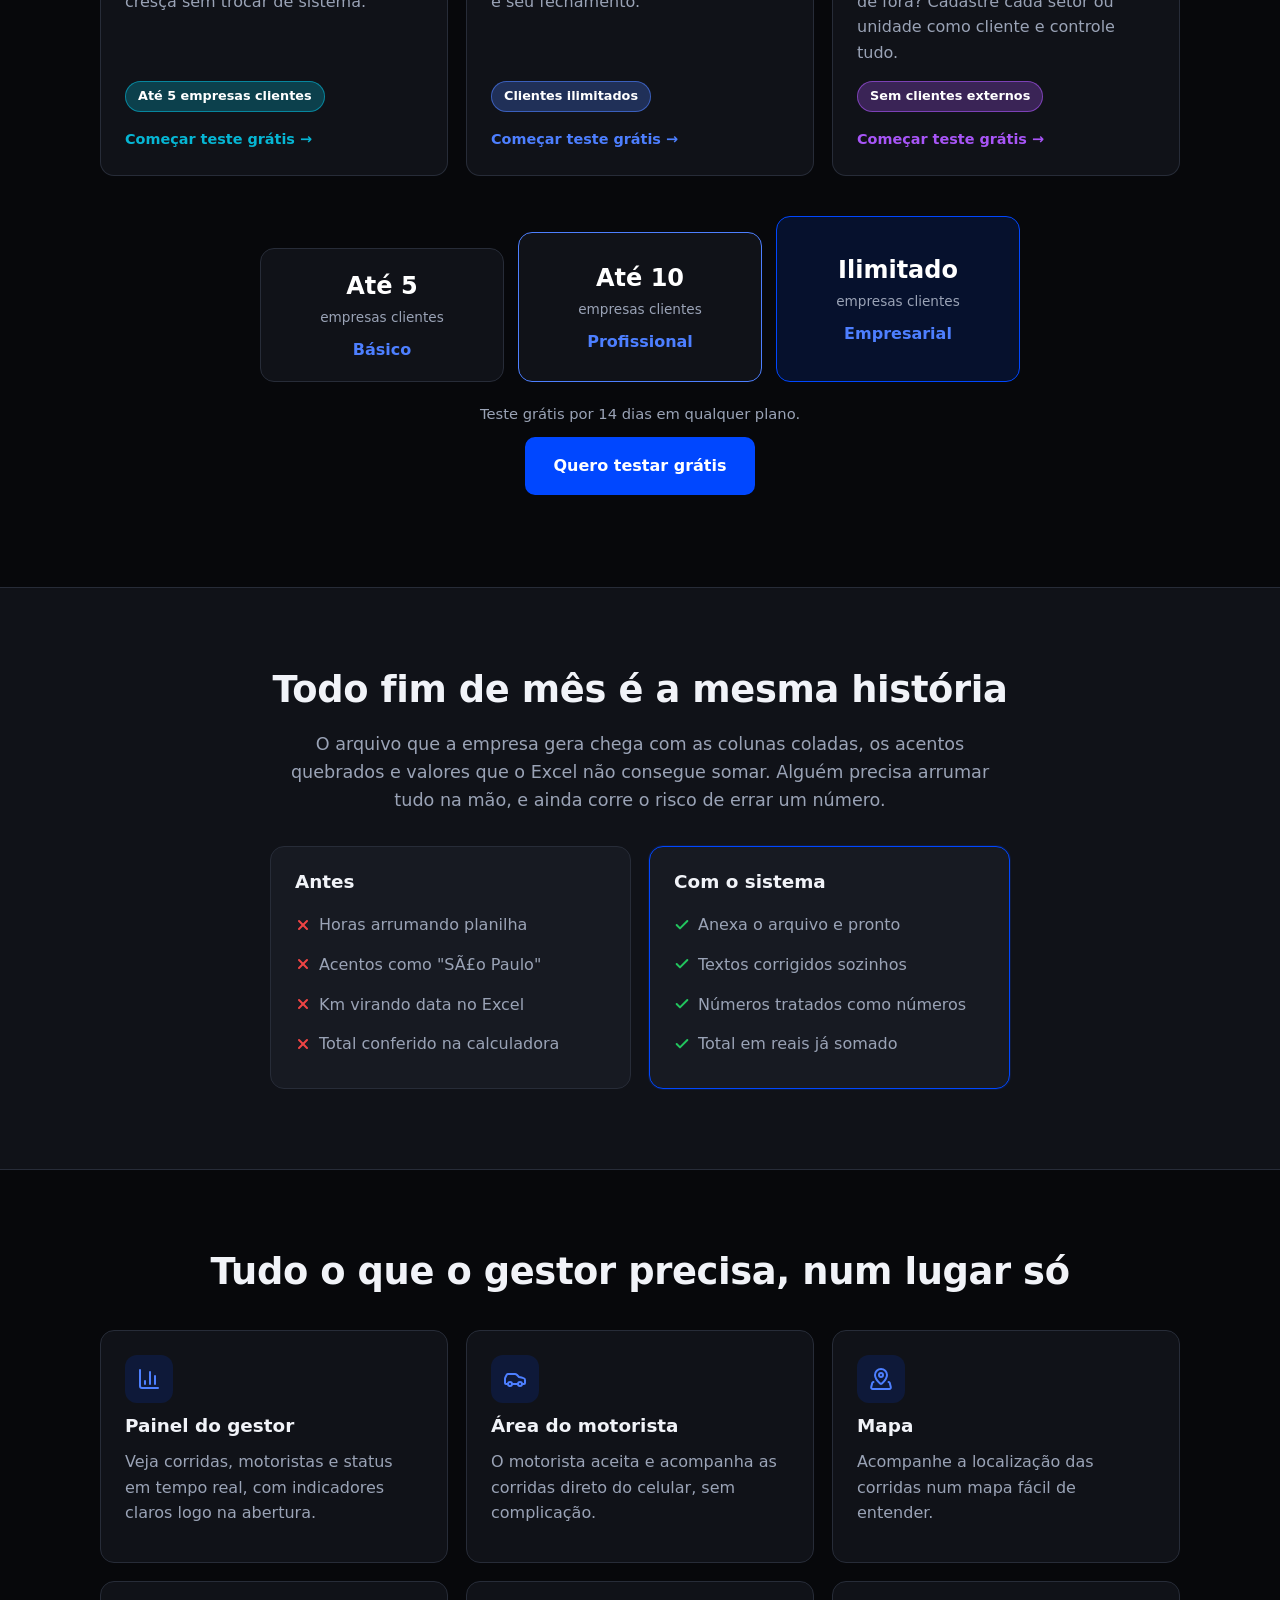
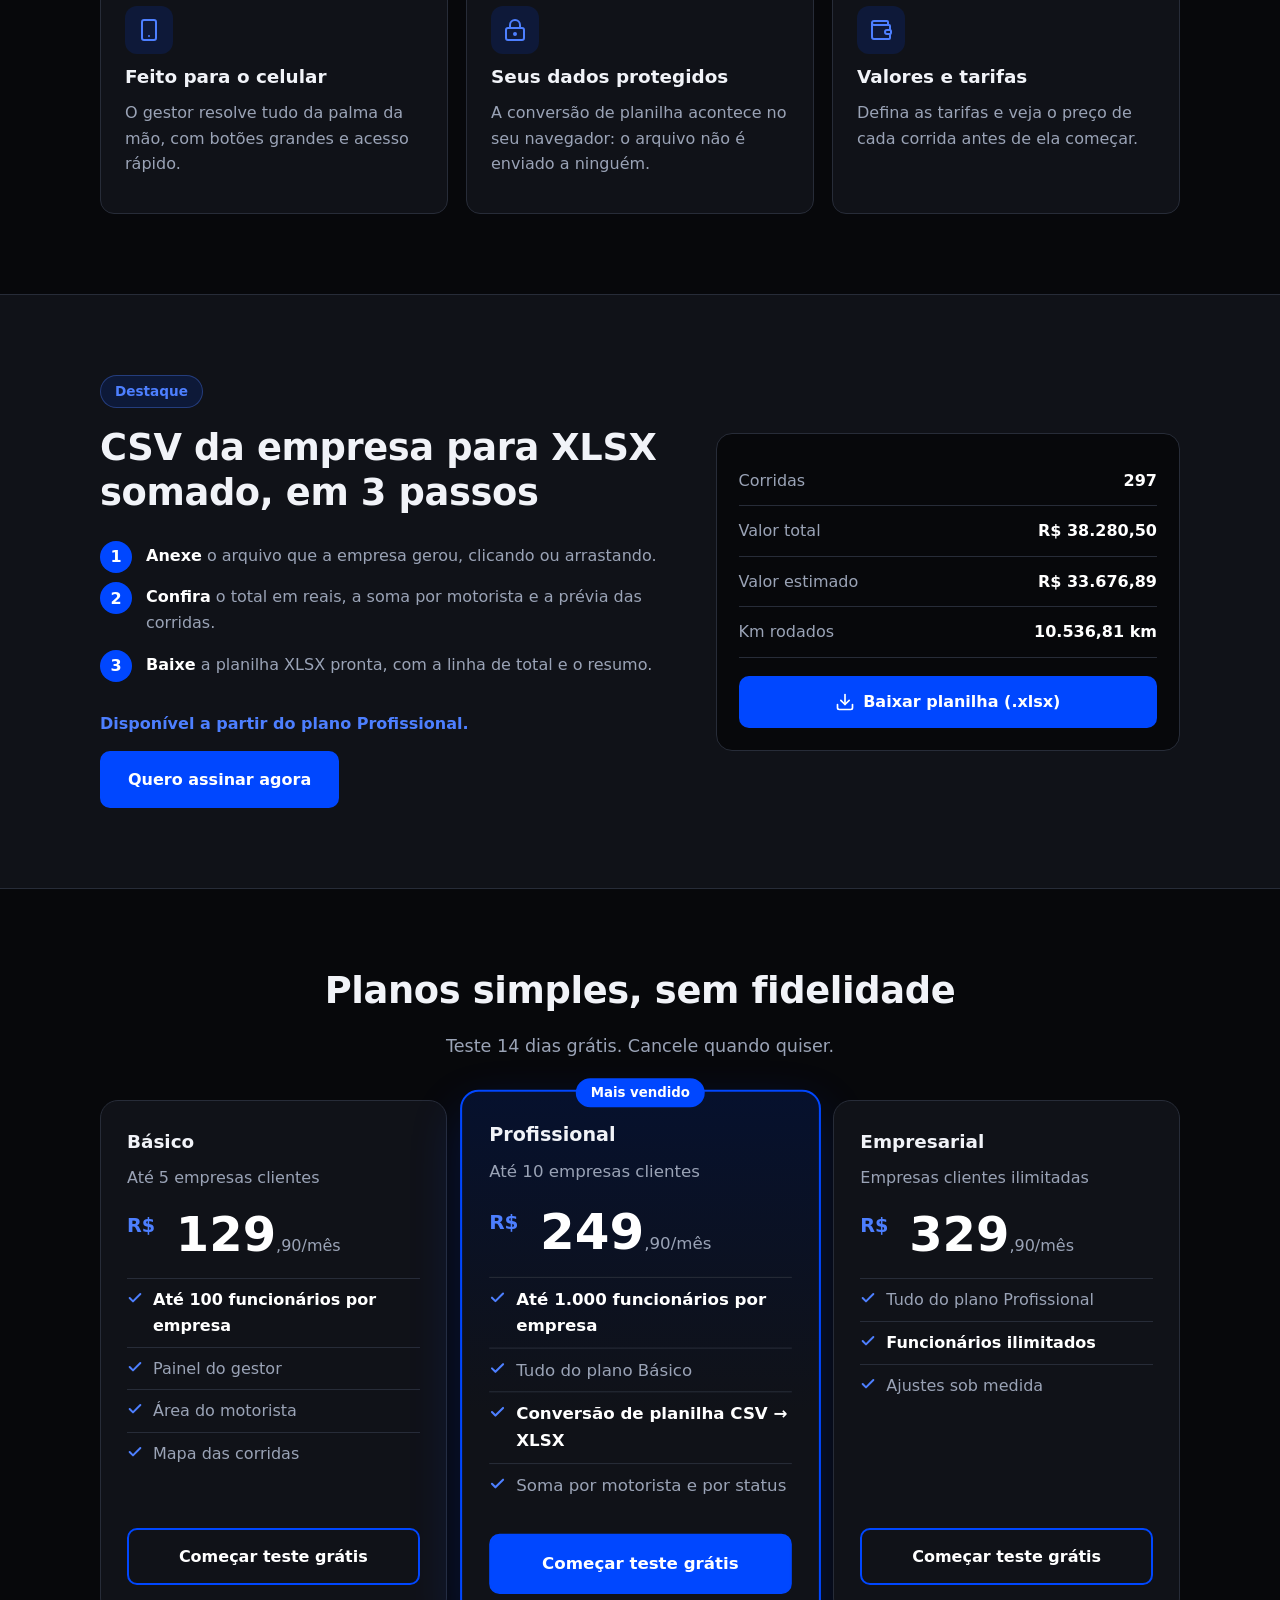
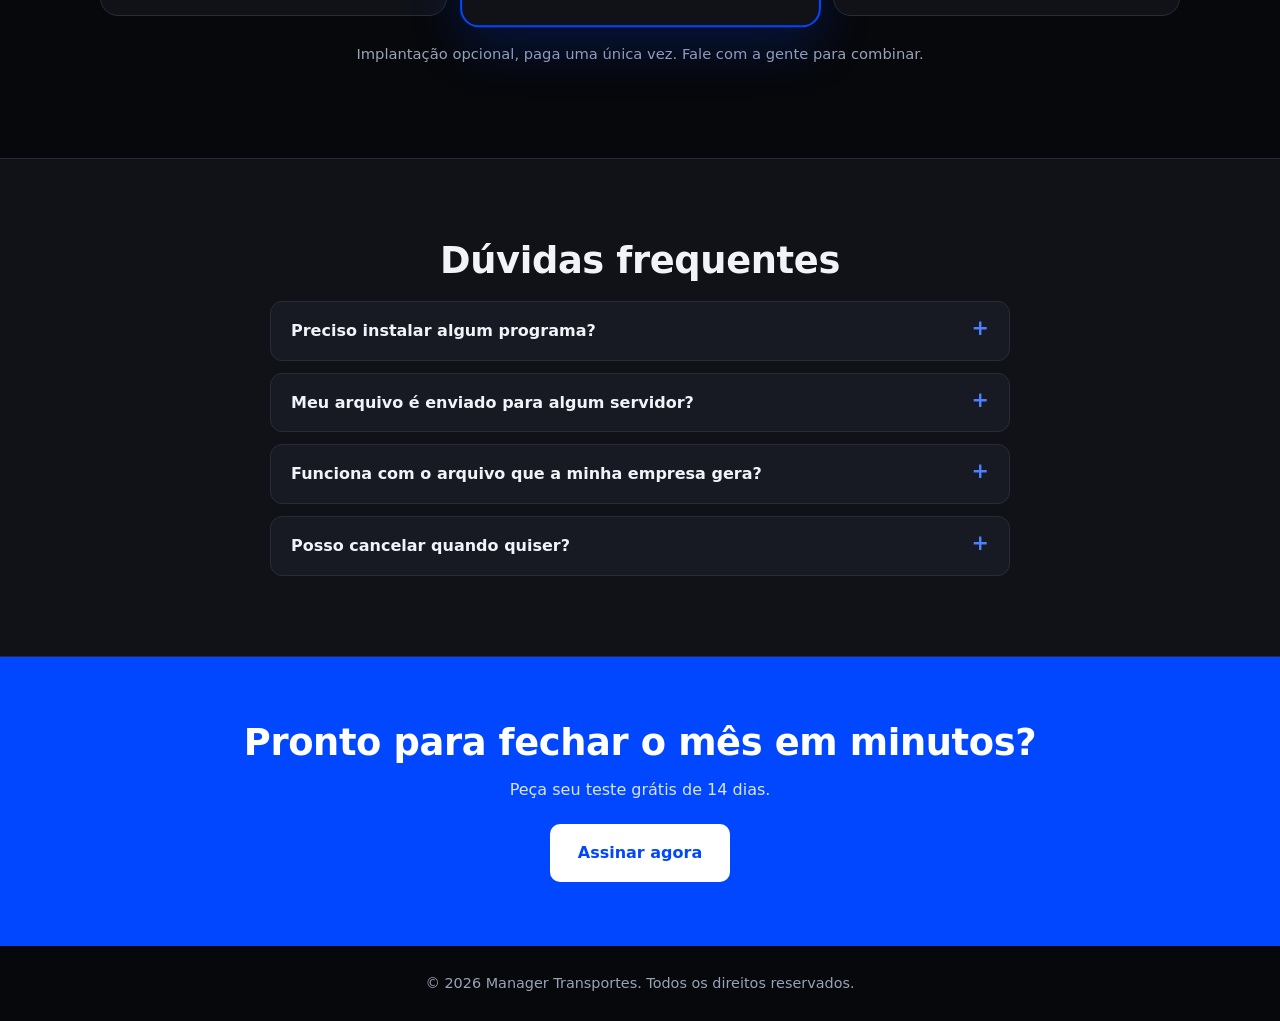
==== commit 163bd6d2: "Tipo de empresa no cadastro e no painel do dono; ícones Lucide no lugar de emojis na landing Co-Auth" ====
--- a/landing/index.html
+++ b/landing/index.html
@@ -28,7 +28,7 @@
         <a href="#duvidas">Dúvidas</a>
       </nav>
       <a class="botao botao-pequeno" href="cadastro.html">Assinar agora</a>
-      <button class="menu-botao" id="menu-botao" aria-label="Abrir menu" aria-expanded="false">☰</button>
+      <button class="menu-botao" id="menu-botao" aria-label="Abrir menu" aria-expanded="false"><svg class="ico" viewBox="0 0 24 24" fill="none" stroke="currentColor" stroke-width="2" stroke-linecap="round" stroke-linejoin="round" aria-hidden="true"><path d="M4 5h16" /> <path d="M4 12h16" /> <path d="M4 19h16" /></svg></button>
     </div>
   </header>
 
@@ -46,9 +46,9 @@
             <a class="botao botao-borda" data-sistema href="#">Ver o sistema</a>
           </div>
           <ul class="hero-lista">
-            <li>✔ Funciona no celular</li>
-            <li>✔ Sem instalar nada</li>
-            <li>✔ Teste grátis, sem cartão</li>
+            <li><svg class="ico ico-ok" viewBox="0 0 24 24" fill="none" stroke="currentColor" stroke-width="2" stroke-linecap="round" stroke-linejoin="round" aria-hidden="true"><path d="M20 6 9 17l-5-5" /></svg> Funciona no celular</li>
+            <li><svg class="ico ico-ok" viewBox="0 0 24 24" fill="none" stroke="currentColor" stroke-width="2" stroke-linecap="round" stroke-linejoin="round" aria-hidden="true"><path d="M20 6 9 17l-5-5" /></svg> Sem instalar nada</li>
+            <li><svg class="ico ico-ok" viewBox="0 0 24 24" fill="none" stroke="currentColor" stroke-width="2" stroke-linecap="round" stroke-linejoin="round" aria-hidden="true"><path d="M20 6 9 17l-5-5" /></svg> Teste grátis, sem cartão</li>
           </ul>
         </div>
 
@@ -77,42 +77,48 @@
         <p class="lead">Transporte de pessoas é o nosso foco. Você escolhe o plano pela quantidade de empresas que atende, e <b>empresa pequena também entra</b>.</p>
 
         <div class="segmentos">
-          <article class="segmento seg-taxi">
-            <div class="segmento-icone">🚕</div>
+          <a class="segmento seg-taxi" href="cadastro.html?tipo=taxi">
+            <div class="segmento-icone"><svg class="ico" viewBox="0 0 24 24" fill="none" stroke="currentColor" stroke-width="2" stroke-linecap="round" stroke-linejoin="round" aria-hidden="true"><path d="M10 2h4" /> <path d="m21 8-2 2-1.5-3.7A2 2 0 0 0 15.646 5H8.4a2 2 0 0 0-1.903 1.257L5 10 3 8" /> <path d="M7 14h.01" /> <path d="M17 14h.01" /> <rect width="18" height="8" x="3" y="10" rx="2" /> <path d="M5 18v2" /> <path d="M19 18v2" /></svg></div>
             <h3>Táxi e carros executivos</h3>
             <p>Do motorista autônomo à cooperativa: corridas, motoristas e chat num só painel.</p>
             <span class="etiqueta">Ideal: Básico</span>
-          </article>
-          <article class="segmento seg-van">
-            <div class="segmento-icone">🚐</div>
+            <span class="segmento-link">Começar teste grátis →</span>
+          </a>
+          <a class="segmento seg-van" href="cadastro.html?tipo=van">
+            <div class="segmento-icone"><svg class="ico" viewBox="0 0 24 24" fill="none" stroke="currentColor" stroke-width="2" stroke-linecap="round" stroke-linejoin="round" aria-hidden="true"><path d="M13 6v5a1 1 0 0 0 1 1h6.102a1 1 0 0 1 .712.298l.898.91a1 1 0 0 1 .288.702V17a1 1 0 0 1-1 1h-3" /> <path d="M5 18H3a1 1 0 0 1-1-1V8a2 2 0 0 1 2-2h12c1.1 0 2.1.8 2.4 1.8l1.176 4.2" /> <path d="M9 18h5" /> <circle cx="16" cy="18" r="2" /> <circle cx="7" cy="18" r="2" /></svg></div>
             <h3>Vans e fretamento</h3>
             <p>Transporte escolar, turismo e fretamento para empresas, com valor fixo por trajeto.</p>
             <span class="etiqueta">Ideal: Básico ou Profissional</span>
-          </article>
-          <article class="segmento seg-onibus">
-            <div class="segmento-icone">🚌</div>
+            <span class="segmento-link">Começar teste grátis →</span>
+          </a>
+          <a class="segmento seg-onibus" href="cadastro.html?tipo=onibus">
+            <div class="segmento-icone"><svg class="ico" viewBox="0 0 24 24" fill="none" stroke="currentColor" stroke-width="2" stroke-linecap="round" stroke-linejoin="round" aria-hidden="true"><path d="M4 6 2 7" /> <path d="M10 6h4" /> <path d="m22 7-2-1" /> <rect width="16" height="16" x="4" y="3" rx="2" /> <path d="M4 11h16" /> <path d="M8 15h.01" /> <path d="M16 15h.01" /> <path d="M6 19v2" /> <path d="M18 21v-2" /></svg></div>
             <h3>Ônibus</h3>
             <p>Viagens e linhas contratadas por empresas, com controle de cada corrida e do fechamento.</p>
             <span class="etiqueta">Ideal: Profissional ou Empresarial</span>
-          </article>
-          <article class="segmento seg-pequena">
-            <div class="segmento-icone">🌱</div>
+            <span class="segmento-link">Começar teste grátis →</span>
+          </a>
+          <a class="segmento seg-pequena" href="cadastro.html?tipo=frota_pequena">
+            <div class="segmento-icone"><svg class="ico" viewBox="0 0 24 24" fill="none" stroke="currentColor" stroke-width="2" stroke-linecap="round" stroke-linejoin="round" aria-hidden="true"><path d="M14 9.536V7a4 4 0 0 1 4-4h1.5a.5.5 0 0 1 .5.5V5a4 4 0 0 1-4 4 4 4 0 0 0-4 4c0 2 1 3 1 5a5 5 0 0 1-1 3" /> <path d="M4 9a5 5 0 0 1 8 4 5 5 0 0 1-8-4" /> <path d="M5 21h14" /></svg></div>
             <h3>Frota pequena</h3>
             <p>Poucos veículos e poucos clientes? Comece com o plano mais simples e cresça sem trocar de sistema.</p>
             <span class="etiqueta">Até 5 empresas clientes</span>
-          </article>
-          <article class="segmento seg-grande">
-            <div class="segmento-icone">🏙️</div>
+            <span class="segmento-link">Começar teste grátis →</span>
+          </a>
+          <a class="segmento seg-grande" href="cadastro.html?tipo=frota_grande">
+            <div class="segmento-icone"><svg class="ico" viewBox="0 0 24 24" fill="none" stroke="currentColor" stroke-width="2" stroke-linecap="round" stroke-linejoin="round" aria-hidden="true"><path d="M10 12h4" /> <path d="M10 8h4" /> <path d="M14 21v-3a2 2 0 0 0-4 0v3" /> <path d="M6 10H4a2 2 0 0 0-2 2v7a2 2 0 0 0 2 2h16a2 2 0 0 0 2-2V9a2 2 0 0 0-2-2h-2" /> <path d="M6 21V5a2 2 0 0 1 2-2h8a2 2 0 0 1 2 2v16" /></svg></div>
             <h3>Frota grande</h3>
             <p>Muitos motoristas e muitos clientes, cada um com seu login, seus valores e seu fechamento.</p>
             <span class="etiqueta">Clientes ilimitados</span>
-          </article>
-          <article class="segmento seg-interno">
-            <div class="segmento-icone">🏭</div>
+            <span class="segmento-link">Começar teste grátis →</span>
+          </a>
+          <a class="segmento seg-interno" href="cadastro.html?tipo=interno">
+            <div class="segmento-icone"><svg class="ico" viewBox="0 0 24 24" fill="none" stroke="currentColor" stroke-width="2" stroke-linecap="round" stroke-linejoin="round" aria-hidden="true"><path d="M12 16h.01" /> <path d="M16 16h.01" /> <path d="M3 19a2 2 0 0 0 2 2h14a2 2 0 0 0 2-2V8.5a.5.5 0 0 0-.769-.422l-4.462 2.844A.5.5 0 0 1 15 10.5v-2a.5.5 0 0 0-.769-.422L9.77 10.922A.5.5 0 0 1 9 10.5V5a2 2 0 0 0-2-2H5a2 2 0 0 0-2 2z" /> <path d="M8 16h.01" /></svg></div>
             <h3>Transporte interno</h3>
             <p>Sua empresa leva os próprios funcionários e não atende clientes de fora? Cadastre cada setor ou unidade como cliente e controle tudo.</p>
             <span class="etiqueta">Sem clientes externos</span>
-          </article>
+            <span class="segmento-link">Começar teste grátis →</span>
+          </a>
         </div>
 
         <div class="escada" aria-label="Plano pelo número de empresas clientes">
@@ -148,12 +154,12 @@
       <div class="conteudo">
         <h2>Tudo o que o gestor precisa, num lugar só</h2>
         <div class="grade">
-          <article class="cartao"><div class="icone">📊</div><h3>Painel do gestor</h3><p>Veja corridas, motoristas e status em tempo real, com indicadores claros logo na abertura.</p></article>
-          <article class="cartao"><div class="icone">🚗</div><h3>Área do motorista</h3><p>O motorista aceita e acompanha as corridas direto do celular, sem complicação.</p></article>
-          <article class="cartao"><div class="icone">🗺️</div><h3>Mapa</h3><p>Acompanhe a localização das corridas num mapa fácil de entender.</p></article>
-          <article class="cartao"><div class="icone">📱</div><h3>Feito para o celular</h3><p>O gestor resolve tudo da palma da mão, com botões grandes e acesso rápido.</p></article>
-          <article class="cartao"><div class="icone">🔒</div><h3>Seus dados protegidos</h3><p>A conversão de planilha acontece no seu navegador: o arquivo não é enviado a ninguém.</p></article>
-          <article class="cartao"><div class="icone">💰</div><h3>Valores e tarifas</h3><p>Defina as tarifas e veja o preço de cada corrida antes de ela começar.</p></article>
+          <article class="cartao"><div class="icone"><svg class="ico" viewBox="0 0 24 24" fill="none" stroke="currentColor" stroke-width="2" stroke-linecap="round" stroke-linejoin="round" aria-hidden="true"><path d="M3 3v16a2 2 0 0 0 2 2h16" /> <path d="M18 17V9" /> <path d="M13 17V5" /> <path d="M8 17v-3" /></svg></div><h3>Painel do gestor</h3><p>Veja corridas, motoristas e status em tempo real, com indicadores claros logo na abertura.</p></article>
+          <article class="cartao"><div class="icone"><svg class="ico" viewBox="0 0 24 24" fill="none" stroke="currentColor" stroke-width="2" stroke-linecap="round" stroke-linejoin="round" aria-hidden="true"><path d="M19 17h2c.6 0 1-.4 1-1v-3c0-.9-.7-1.7-1.5-1.9C18.7 10.6 16 10 16 10s-1.3-1.4-2.2-2.3c-.5-.4-1.1-.7-1.8-.7H5c-.6 0-1.1.4-1.4.9l-1.4 2.9A3.7 3.7 0 0 0 2 12v4c0 .6.4 1 1 1h2" /> <circle cx="7" cy="17" r="2" /> <path d="M9 17h6" /> <circle cx="17" cy="17" r="2" /></svg></div><h3>Área do motorista</h3><p>O motorista aceita e acompanha as corridas direto do celular, sem complicação.</p></article>
+          <article class="cartao"><div class="icone"><svg class="ico" viewBox="0 0 24 24" fill="none" stroke="currentColor" stroke-width="2" stroke-linecap="round" stroke-linejoin="round" aria-hidden="true"><path d="M18 8c0 3.613-3.869 7.429-5.393 8.795a1 1 0 01-1.214 0C9.87 15.429 6 11.613 6 8a6 6 0 0112 0" /> <path d="M4.474 15h-.197a1 1 0 00-.969.753l-1.097 4.35a1.5 1.5 0 001.444 1.898L20.344 22a1.5 1.5 0 001.446-1.897l-1.098-4.35a1 1 0 00-.969-.753h-.197" /> <circle cx="12" cy="8" r="2" /></svg></div><h3>Mapa</h3><p>Acompanhe a localização das corridas num mapa fácil de entender.</p></article>
+          <article class="cartao"><div class="icone"><svg class="ico" viewBox="0 0 24 24" fill="none" stroke="currentColor" stroke-width="2" stroke-linecap="round" stroke-linejoin="round" aria-hidden="true"><rect width="14" height="20" x="5" y="2" rx="2" ry="2" /> <path d="M12 18h.01" /></svg></div><h3>Feito para o celular</h3><p>O gestor resolve tudo da palma da mão, com botões grandes e acesso rápido.</p></article>
+          <article class="cartao"><div class="icone"><svg class="ico" viewBox="0 0 24 24" fill="none" stroke="currentColor" stroke-width="2" stroke-linecap="round" stroke-linejoin="round" aria-hidden="true"><circle cx="12" cy="16" r="1" /> <rect x="3" y="10" width="18" height="12" rx="2" /> <path d="M7 10V7a5 5 0 0 1 10 0v3" /></svg></div><h3>Seus dados protegidos</h3><p>A conversão de planilha acontece no seu navegador: o arquivo não é enviado a ninguém.</p></article>
+          <article class="cartao"><div class="icone"><svg class="ico" viewBox="0 0 24 24" fill="none" stroke="currentColor" stroke-width="2" stroke-linecap="round" stroke-linejoin="round" aria-hidden="true"><path d="M19 7V4a1 1 0 0 0-1-1H5a2 2 0 0 0 0 4h15a1 1 0 0 1 1 1v4h-3a2 2 0 0 0 0 4h3a1 1 0 0 0 1-1v-2a1 1 0 0 0-1-1" /> <path d="M3 5v14a2 2 0 0 0 2 2h15a1 1 0 0 0 1-1v-4" /></svg></div><h3>Valores e tarifas</h3><p>Defina as tarifas e veja o preço de cada corrida antes de ela começar.</p></article>
         </div>
       </div>
     </section>
@@ -177,7 +183,7 @@
           <div class="resultado-linha"><span>Valor total</span><b>R$ 38.280,50</b></div>
           <div class="resultado-linha"><span>Valor estimado</span><b>R$ 33.676,89</b></div>
           <div class="resultado-linha"><span>Km rodados</span><b>10.536,81 km</b></div>
-          <div class="resultado-botao">⬇ Baixar planilha (.xlsx)</div>
+          <div class="resultado-botao"><svg class="ico" viewBox="0 0 24 24" fill="none" stroke="currentColor" stroke-width="2" stroke-linecap="round" stroke-linejoin="round" aria-hidden="true"><path d="M12 15V3" /> <path d="M21 15v4a2 2 0 0 1-2 2H5a2 2 0 0 1-2-2v-4" /> <path d="m7 10 5 5 5-5" /></svg> Baixar planilha (.xlsx)</div>
         </div>
       </div>
     </section>
--- a/landing/css/landing.css
+++ b/landing/css/landing.css
@@ -86,14 +86,20 @@
 .cartao { background: var(--superficie); border: 1px solid var(--borda); border-radius: var(--raio); padding: 24px; }
 .secao-escura .cartao { background: var(--superficie-2); }
 .grade { display: grid; grid-template-columns: repeat(3, 1fr); gap: 18px; margin-top: 36px; }
-.icone { font-size: 1.8rem; margin-bottom: 10px; }
+/* Ícones (Lucide, licença ISC): traço fino, herdam a cor do texto */
+.ico { width: 1.25em; height: 1.25em; flex: none; vertical-align: -0.2em; }
+.ico-ok { color: var(--verde); width: 1.1em; height: 1.1em; margin-right: 2px; }
+.icone { display: grid; place-items: center; width: 48px; height: 48px; margin-bottom: 12px; border-radius: 12px; background: var(--azul-suave); color: var(--azul-claro); }
+.icone .ico { width: 24px; height: 24px; }
 
 .comparativo { display: grid; grid-template-columns: 1fr 1fr; gap: 18px; margin-top: 32px; }
 .comparativo ul { list-style: none; }
 .comparativo li { padding: 7px 0; color: var(--texto-suave); }
-.cartao-ruim li::before { content: "✖ "; color: var(--vermelho); }
+/* Marcas de "certo" e "errado": ícones desenhados por máscara (iguais em qualquer aparelho) */
+.cartao-ruim li::before, .cartao-bom li::before, .plano li::before { content: ""; display: inline-block; width: 1em; height: 1em; margin-right: 8px; vertical-align: -0.15em; background: currentColor; -webkit-mask: var(--m) center / contain no-repeat; mask: var(--m) center / contain no-repeat; }
+.cartao-ruim li::before { color: var(--vermelho); --m: url("data:image/svg+xml,%3Csvg xmlns='http://www.w3.org/2000/svg' viewBox='0 0 24 24' fill='none' stroke='black' stroke-width='3' stroke-linecap='round' stroke-linejoin='round'%3E%3Cpath d='M18 6 6 18'/%3E%3Cpath d='m6 6 12 12'/%3E%3C/svg%3E"); }
 .cartao-bom { border-color: var(--azul); box-shadow: 0 0 0 1px var(--azul-suave); }
-.cartao-bom li::before { content: "✔ "; color: var(--verde); }
+.cartao-bom li::before { color: var(--verde); --m: url("data:image/svg+xml,%3Csvg xmlns='http://www.w3.org/2000/svg' viewBox='0 0 24 24' fill='none' stroke='black' stroke-width='3' stroke-linecap='round' stroke-linejoin='round'%3E%3Cpath d='M20 6 9 17l-5-5'/%3E%3C/svg%3E"); }
 
 /* Planilhas */
 .planilhas { display: grid; grid-template-columns: 1.1fr .9fr; gap: 48px; align-items: center; }
@@ -105,7 +111,7 @@
 .resultado { background: var(--preto); border: 1px solid var(--borda); border-radius: 16px; padding: 22px; }
 .resultado-linha { display: flex; justify-content: space-between; gap: 12px; padding: 12px 0; border-bottom: 1px solid var(--borda); color: var(--texto-suave); }
 .resultado-linha b { color: #fff; }
-.resultado-botao { margin-top: 18px; background: var(--azul); color: #fff; text-align: center; padding: 13px; border-radius: 10px; font-weight: 600; }
+.resultado-botao { display: flex; align-items: center; justify-content: center; gap: 8px; margin-top: 18px; background: var(--azul); color: #fff; text-align: center; padding: 13px; border-radius: 10px; font-weight: 600; }
 
 /* ---------- Planos ---------- */
 .planos { display: grid; grid-template-columns: repeat(3, 1fr); gap: 20px; margin-top: 40px; align-items: stretch; }
@@ -118,7 +124,7 @@
 .preco small { font-size: 1rem; font-weight: 400; color: var(--texto-suave); }
 .plano ul { list-style: none; margin-bottom: 26px; flex: 1; }
 .plano li { padding: 8px 0 8px 26px; position: relative; color: var(--texto-suave); border-top: 1px solid var(--borda); }
-.plano li::before { content: "✔"; position: absolute; left: 0; color: var(--azul-claro); }
+.plano li::before { position: absolute; left: 0; top: 11px; margin: 0; color: var(--azul-claro); --m: url("data:image/svg+xml,%3Csvg xmlns='http://www.w3.org/2000/svg' viewBox='0 0 24 24' fill='none' stroke='black' stroke-width='3' stroke-linecap='round' stroke-linejoin='round'%3E%3Cpath d='M20 6 9 17l-5-5'/%3E%3C/svg%3E"); }
 .plano li b { color: #fff; }
 .nota-plano { color: var(--azul-claro); font-weight: 600; margin-bottom: 14px; }
 .nota { text-align: center; margin-top: 26px; font-size: .92rem; }
@@ -131,8 +137,12 @@
 .segmentos { display: grid; grid-template-columns: repeat(3, 1fr); gap: 18px; margin-top: 36px; }
 .segmento { --cor: var(--azul); position: relative; display: flex; flex-direction: column; gap: 4px; background: var(--superficie); border: 1px solid var(--borda); border-top: 3px solid var(--cor); border-radius: var(--raio); padding: 24px; transition: transform .15s, border-color .15s; }
 .segmento:hover { transform: translateY(-3px); border-color: var(--cor); }
+.segmento { text-decoration: none; color: inherit; }
 .segmento p { flex: 1; }
-.segmento-icone { display: grid; place-items: center; width: 56px; height: 56px; margin-bottom: 8px; border-radius: 14px; font-size: 1.9rem; background: color-mix(in srgb, var(--cor) 18%, transparent); }
+.segmento-link { margin-top: 12px; font-size: .9rem; font-weight: 600; color: var(--cor); }
+.segmento:hover .segmento-link { text-decoration: underline; }
+.segmento-icone { display: grid; place-items: center; width: 56px; height: 56px; margin-bottom: 8px; border-radius: 14px; color: var(--cor); background: color-mix(in srgb, var(--cor) 16%, transparent); }
+.segmento-icone .ico { width: 28px; height: 28px; }
 .etiqueta { align-self: flex-start; font-size: .8rem; font-weight: 600; padding: 4px 12px; border-radius: 999px; color: #fff; background: color-mix(in srgb, var(--cor) 28%, transparent); border: 1px solid color-mix(in srgb, var(--cor) 60%, transparent); }
 .seg-taxi    { --cor: #f5b301; }
 .seg-van     { --cor: #22c55e; }
@@ -177,7 +187,7 @@
   .menu { display: none; position: absolute; top: 64px; left: 0; right: 0; flex-direction: column; gap: 0; background: var(--preto); border-bottom: 1px solid var(--borda); }
   .menu.aberto { display: flex; }
   .menu a { padding: 15px 20px; border-top: 1px solid var(--borda); }
-  .menu-botao { display: block; }
+  .menu-botao { display: grid; place-items: center; }
   .topo .botao-pequeno { display: none; }
   .topo-interno { gap: 12px; }
 }
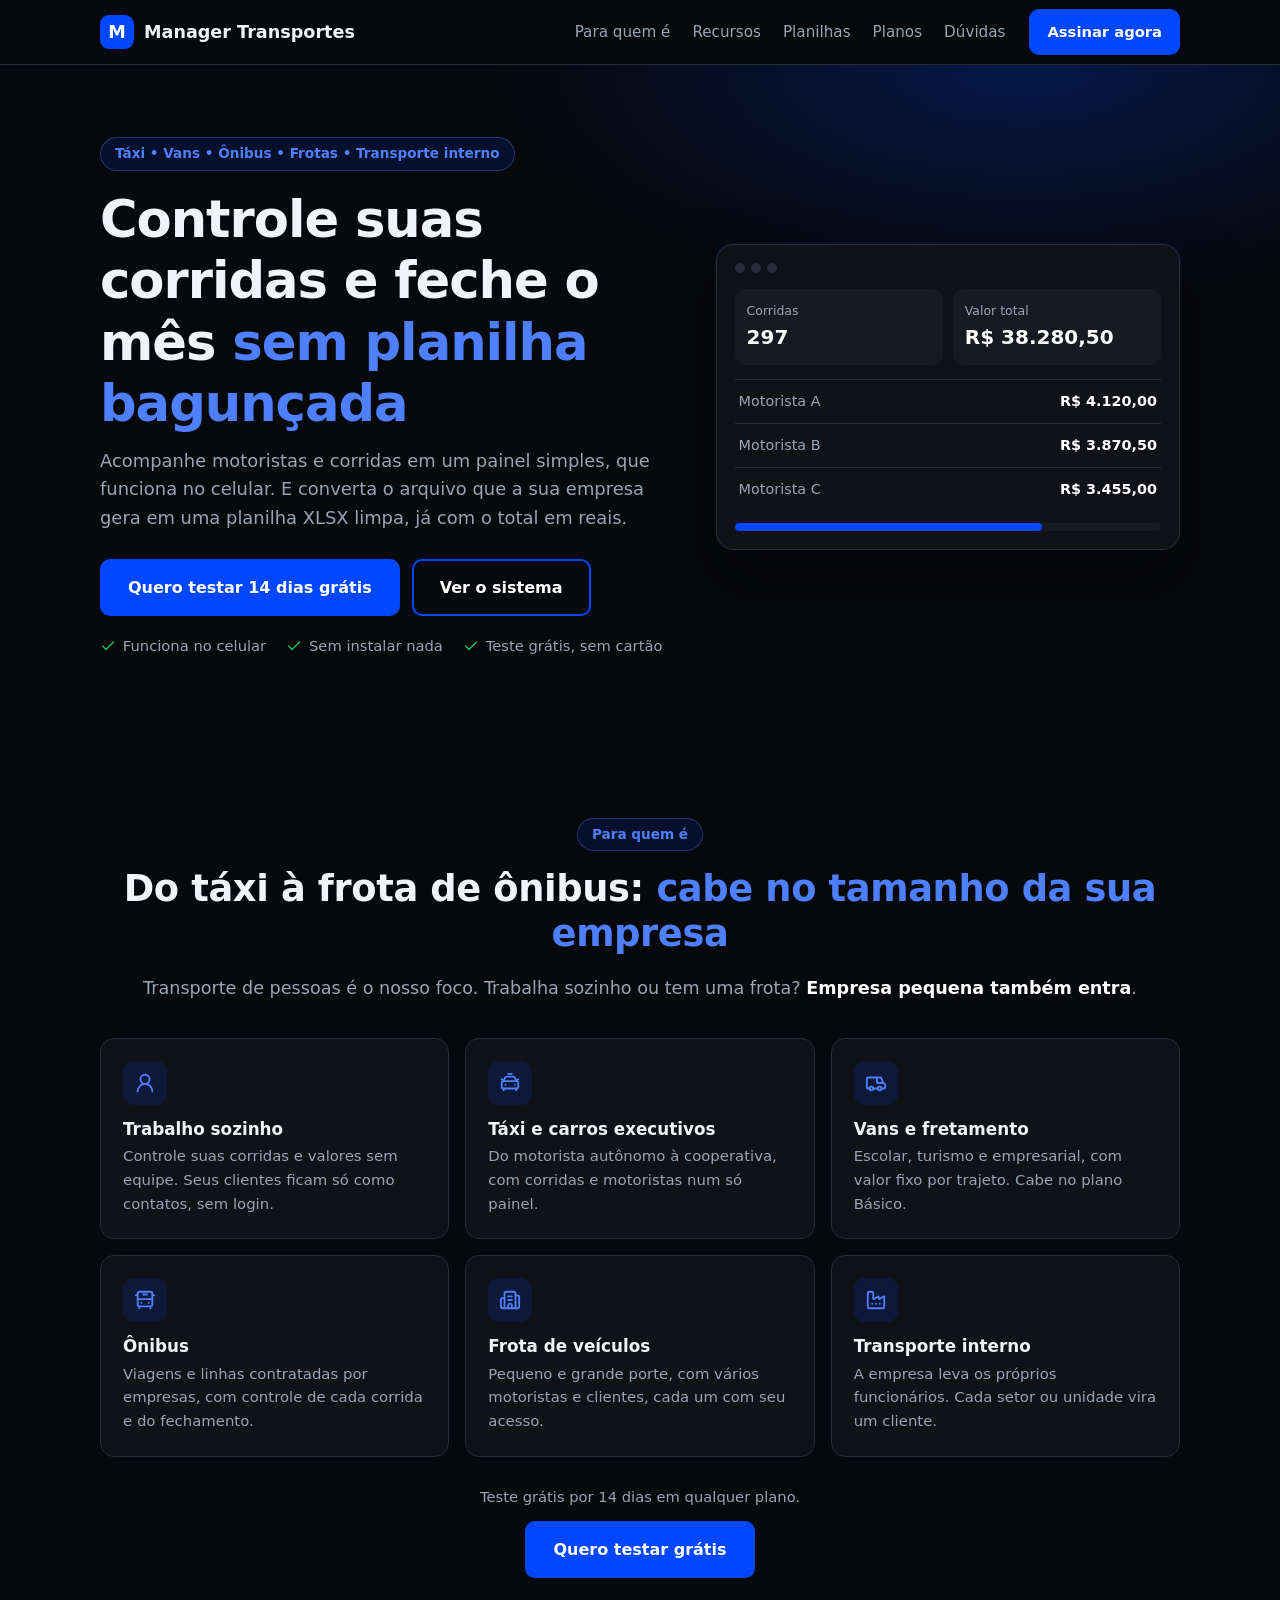
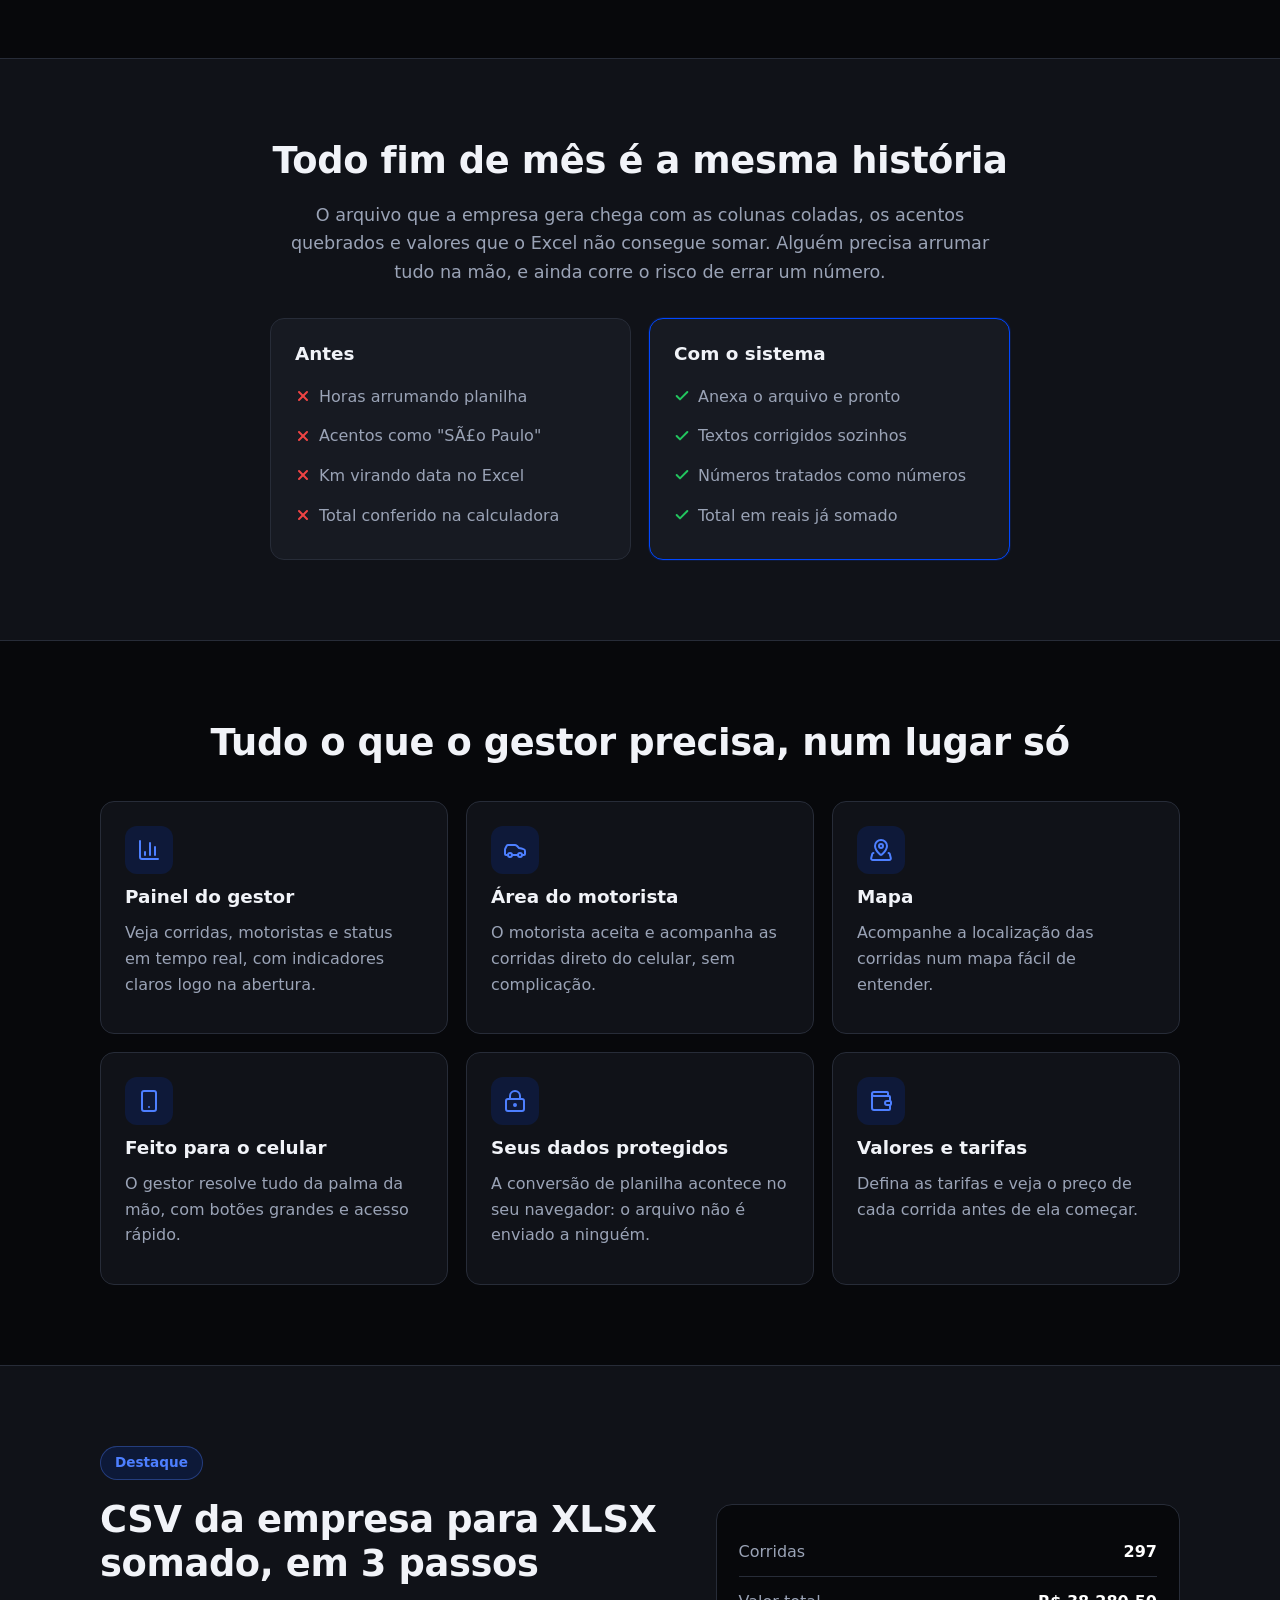
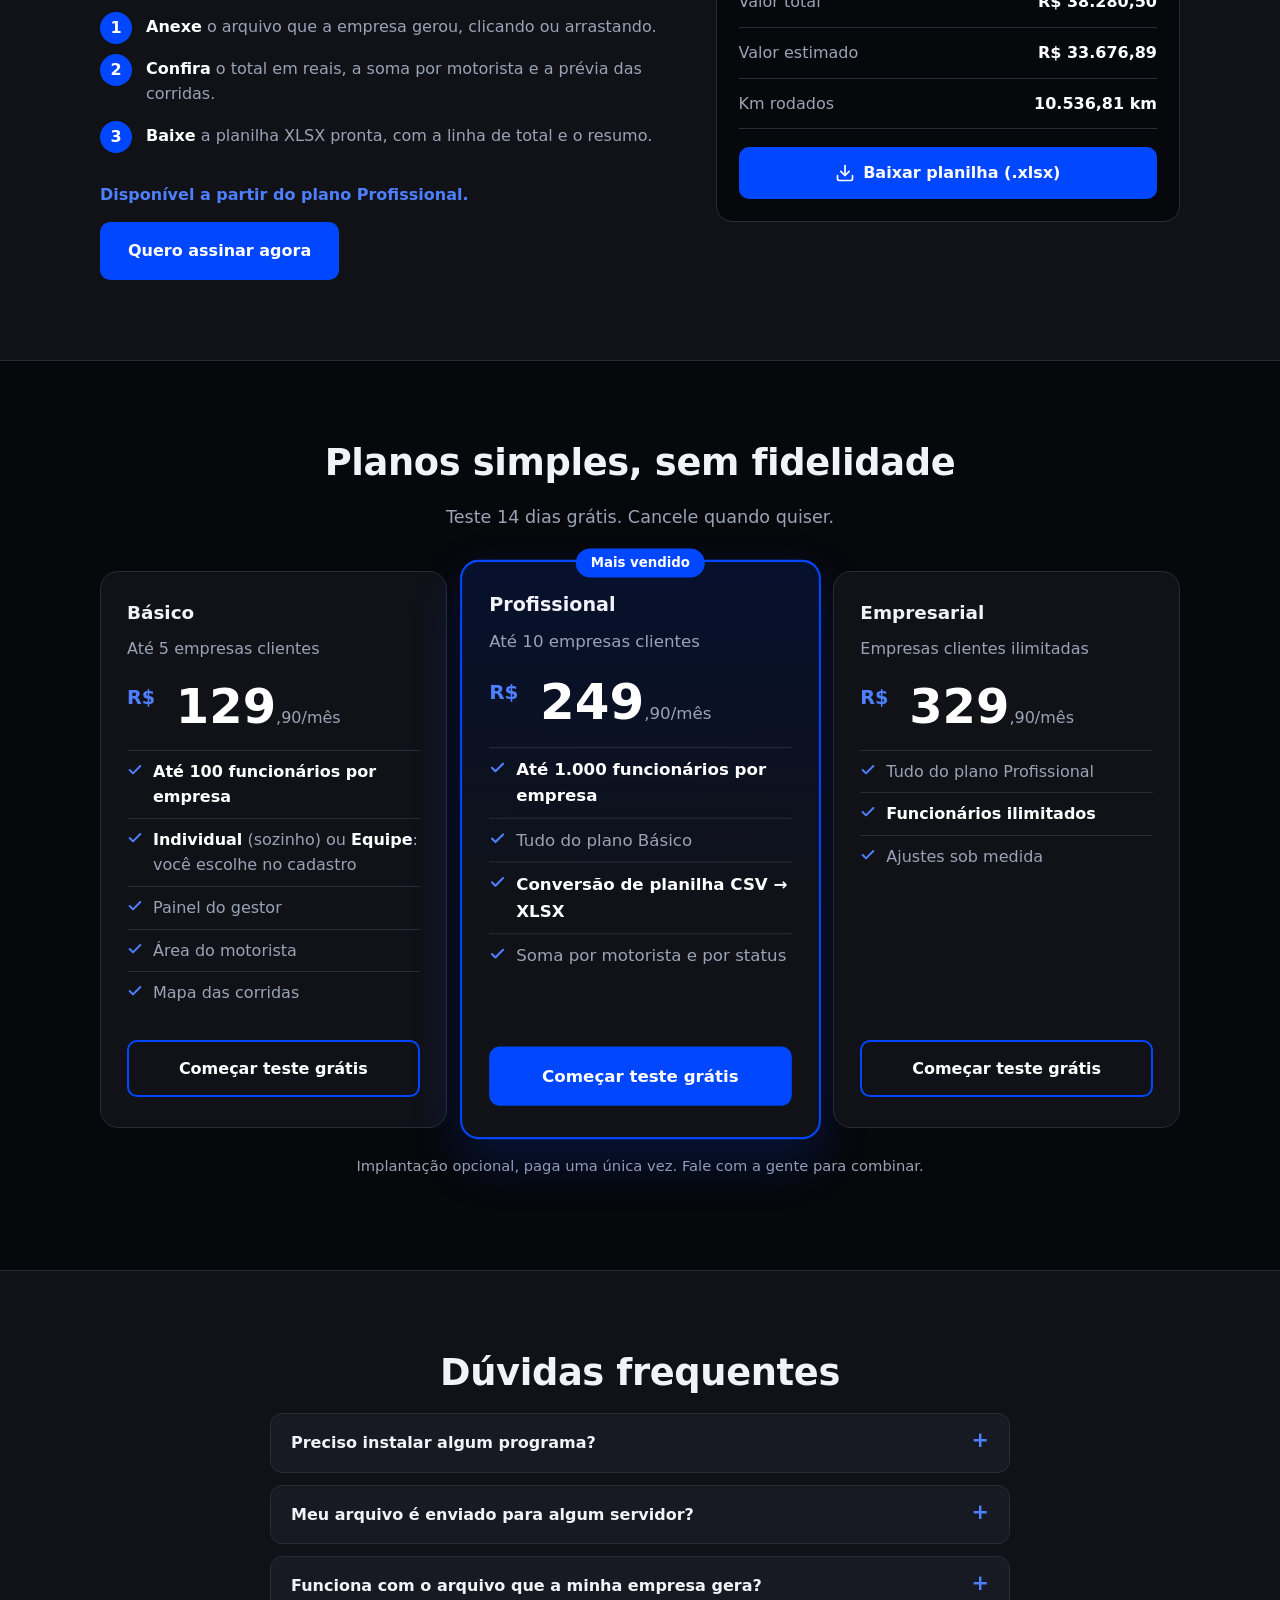
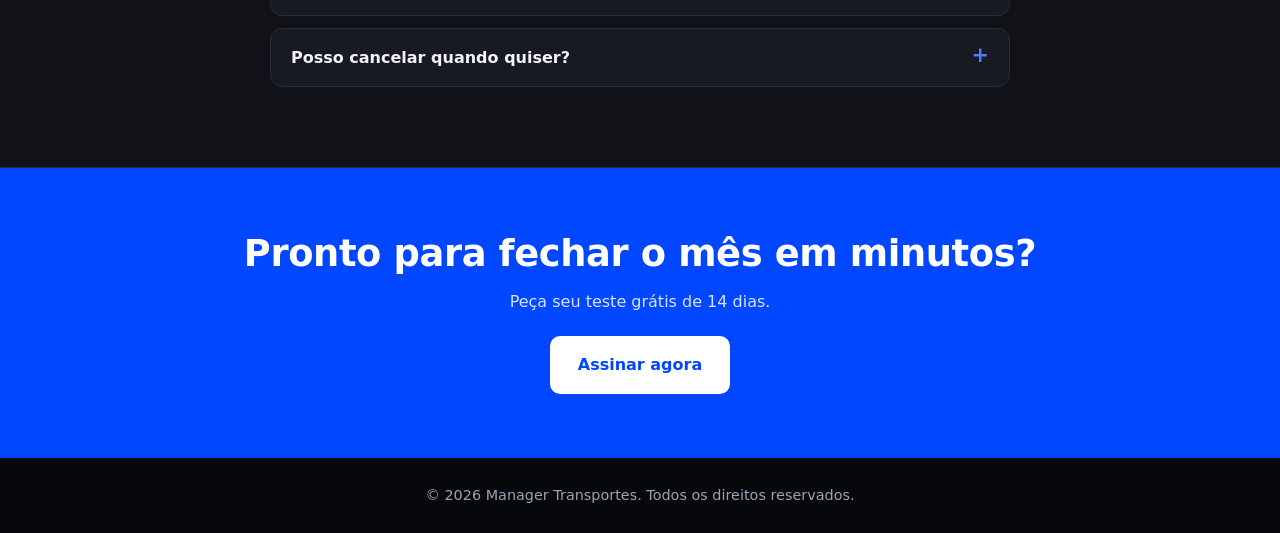
==== commit 57b4684d: "Landing mais limpa; plano Básico Individual x Equipe no cadastro; tipo Frota único Co-Authored-By: C" ====
--- a/landing/index.html
+++ b/landing/index.html
@@ -74,58 +74,41 @@
       <div class="conteudo">
         <span class="selo selo-centro">Para quem é</span>
         <h2>Do táxi à frota de ônibus: <em>cabe no tamanho da sua empresa</em></h2>
-        <p class="lead">Transporte de pessoas é o nosso foco. Você escolhe o plano pela quantidade de empresas que atende, e <b>empresa pequena também entra</b>.</p>
+        <p class="lead">Transporte de pessoas é o nosso foco. Trabalha sozinho ou tem uma frota? <b>Empresa pequena também entra</b>.</p>
 
         <div class="segmentos">
-          <a class="segmento seg-taxi" href="cadastro.html?tipo=taxi">
+          <a class="segmento" href="cadastro.html?plano=basico&amp;modo=individual">
+            <div class="segmento-icone"><svg class="ico" viewBox="0 0 24 24" fill="none" stroke="currentColor" stroke-width="2" stroke-linecap="round" stroke-linejoin="round" aria-hidden="true"><circle cx="12" cy="8" r="5" /> <path d="M20 21a8 8 0 0 0-16 0" /></svg></div>
+            <h3>Trabalho sozinho</h3>
+            <p>Controle suas corridas e valores sem equipe. Seus clientes ficam só como contatos, sem login.</p>
+          </a>
+          <a class="segmento" href="cadastro.html?tipo=taxi">
             <div class="segmento-icone"><svg class="ico" viewBox="0 0 24 24" fill="none" stroke="currentColor" stroke-width="2" stroke-linecap="round" stroke-linejoin="round" aria-hidden="true"><path d="M10 2h4" /> <path d="m21 8-2 2-1.5-3.7A2 2 0 0 0 15.646 5H8.4a2 2 0 0 0-1.903 1.257L5 10 3 8" /> <path d="M7 14h.01" /> <path d="M17 14h.01" /> <rect width="18" height="8" x="3" y="10" rx="2" /> <path d="M5 18v2" /> <path d="M19 18v2" /></svg></div>
             <h3>Táxi e carros executivos</h3>
-            <p>Do motorista autônomo à cooperativa: corridas, motoristas e chat num só painel.</p>
-            <span class="etiqueta">Ideal: Básico</span>
-            <span class="segmento-link">Começar teste grátis →</span>
-          </a>
-          <a class="segmento seg-van" href="cadastro.html?tipo=van">
+            <p>Do motorista autônomo à cooperativa, com corridas e motoristas num só painel.</p>
+          </a>
+          <a class="segmento" href="cadastro.html?tipo=van">
             <div class="segmento-icone"><svg class="ico" viewBox="0 0 24 24" fill="none" stroke="currentColor" stroke-width="2" stroke-linecap="round" stroke-linejoin="round" aria-hidden="true"><path d="M13 6v5a1 1 0 0 0 1 1h6.102a1 1 0 0 1 .712.298l.898.91a1 1 0 0 1 .288.702V17a1 1 0 0 1-1 1h-3" /> <path d="M5 18H3a1 1 0 0 1-1-1V8a2 2 0 0 1 2-2h12c1.1 0 2.1.8 2.4 1.8l1.176 4.2" /> <path d="M9 18h5" /> <circle cx="16" cy="18" r="2" /> <circle cx="7" cy="18" r="2" /></svg></div>
             <h3>Vans e fretamento</h3>
-            <p>Transporte escolar, turismo e fretamento para empresas, com valor fixo por trajeto.</p>
-            <span class="etiqueta">Ideal: Básico ou Profissional</span>
-            <span class="segmento-link">Começar teste grátis →</span>
-          </a>
-          <a class="segmento seg-onibus" href="cadastro.html?tipo=onibus">
+            <p>Escolar, turismo e empresarial, com valor fixo por trajeto. Cabe no plano Básico.</p>
+          </a>
+          <a class="segmento" href="cadastro.html?tipo=onibus">
             <div class="segmento-icone"><svg class="ico" viewBox="0 0 24 24" fill="none" stroke="currentColor" stroke-width="2" stroke-linecap="round" stroke-linejoin="round" aria-hidden="true"><path d="M4 6 2 7" /> <path d="M10 6h4" /> <path d="m22 7-2-1" /> <rect width="16" height="16" x="4" y="3" rx="2" /> <path d="M4 11h16" /> <path d="M8 15h.01" /> <path d="M16 15h.01" /> <path d="M6 19v2" /> <path d="M18 21v-2" /></svg></div>
             <h3>Ônibus</h3>
             <p>Viagens e linhas contratadas por empresas, com controle de cada corrida e do fechamento.</p>
-            <span class="etiqueta">Ideal: Profissional ou Empresarial</span>
-            <span class="segmento-link">Começar teste grátis →</span>
-          </a>
-          <a class="segmento seg-pequena" href="cadastro.html?tipo=frota_pequena">
-            <div class="segmento-icone"><svg class="ico" viewBox="0 0 24 24" fill="none" stroke="currentColor" stroke-width="2" stroke-linecap="round" stroke-linejoin="round" aria-hidden="true"><path d="M14 9.536V7a4 4 0 0 1 4-4h1.5a.5.5 0 0 1 .5.5V5a4 4 0 0 1-4 4 4 4 0 0 0-4 4c0 2 1 3 1 5a5 5 0 0 1-1 3" /> <path d="M4 9a5 5 0 0 1 8 4 5 5 0 0 1-8-4" /> <path d="M5 21h14" /></svg></div>
-            <h3>Frota pequena</h3>
-            <p>Poucos veículos e poucos clientes? Comece com o plano mais simples e cresça sem trocar de sistema.</p>
-            <span class="etiqueta">Até 5 empresas clientes</span>
-            <span class="segmento-link">Começar teste grátis →</span>
-          </a>
-          <a class="segmento seg-grande" href="cadastro.html?tipo=frota_grande">
+          </a>
+          <a class="segmento" href="cadastro.html?tipo=frota">
             <div class="segmento-icone"><svg class="ico" viewBox="0 0 24 24" fill="none" stroke="currentColor" stroke-width="2" stroke-linecap="round" stroke-linejoin="round" aria-hidden="true"><path d="M10 12h4" /> <path d="M10 8h4" /> <path d="M14 21v-3a2 2 0 0 0-4 0v3" /> <path d="M6 10H4a2 2 0 0 0-2 2v7a2 2 0 0 0 2 2h16a2 2 0 0 0 2-2V9a2 2 0 0 0-2-2h-2" /> <path d="M6 21V5a2 2 0 0 1 2-2h8a2 2 0 0 1 2 2v16" /></svg></div>
-            <h3>Frota grande</h3>
-            <p>Muitos motoristas e muitos clientes, cada um com seu login, seus valores e seu fechamento.</p>
-            <span class="etiqueta">Clientes ilimitados</span>
-            <span class="segmento-link">Começar teste grátis →</span>
-          </a>
-          <a class="segmento seg-interno" href="cadastro.html?tipo=interno">
+            <h3>Frota de veículos</h3>
+            <p>Pequeno e grande porte, com vários motoristas e clientes, cada um com seu acesso.</p>
+          </a>
+          <a class="segmento" href="cadastro.html?tipo=interno">
             <div class="segmento-icone"><svg class="ico" viewBox="0 0 24 24" fill="none" stroke="currentColor" stroke-width="2" stroke-linecap="round" stroke-linejoin="round" aria-hidden="true"><path d="M12 16h.01" /> <path d="M16 16h.01" /> <path d="M3 19a2 2 0 0 0 2 2h14a2 2 0 0 0 2-2V8.5a.5.5 0 0 0-.769-.422l-4.462 2.844A.5.5 0 0 1 15 10.5v-2a.5.5 0 0 0-.769-.422L9.77 10.922A.5.5 0 0 1 9 10.5V5a2 2 0 0 0-2-2H5a2 2 0 0 0-2 2z" /> <path d="M8 16h.01" /></svg></div>
             <h3>Transporte interno</h3>
-            <p>Sua empresa leva os próprios funcionários e não atende clientes de fora? Cadastre cada setor ou unidade como cliente e controle tudo.</p>
-            <span class="etiqueta">Sem clientes externos</span>
-            <span class="segmento-link">Começar teste grátis →</span>
-          </a>
-        </div>
-
-        <div class="escada" aria-label="Plano pelo número de empresas clientes">
-          <div class="escada-degrau"><b>Até 5</b><span>empresas clientes</span><i>Básico</i></div>
-          <div class="escada-degrau"><b>Até 10</b><span>empresas clientes</span><i>Profissional</i></div>
-          <div class="escada-degrau"><b>Ilimitado</b><span>empresas clientes</span><i>Empresarial</i></div>
-        </div>
+            <p>A empresa leva os próprios funcionários. Cada setor ou unidade vira um cliente.</p>
+          </a>
+        </div>
+
         <p class="nota">Teste grátis por 14 dias em qualquer plano.</p>
         <p class="centro"><a class="botao" href="cadastro.html">Quero testar grátis</a></p>
       </div>
@@ -201,6 +184,7 @@
             <p class="preco" data-preco="basico"><span>R$</span> 129<small>,90/mês</small></p>
             <ul>
               <li><b>Até 100 funcionários por empresa</b></li>
+              <li><b>Individual</b> (sozinho) ou <b>Equipe</b>: você escolhe no cadastro</li>
               <li>Painel do gestor</li>
               <li>Área do motorista</li>
               <li>Mapa das corridas</li>
--- a/landing/css/landing.css
+++ b/landing/css/landing.css
@@ -130,36 +130,19 @@
 .nota { text-align: center; margin-top: 26px; font-size: .92rem; }
 
 
-/* ---------- Para quem é (tipos de empresa) ---------- */
+/* ---------- Para quem é (tipos de empresa): cartões simples, só o azul da marca ---------- */
 .selo-centro { display: table; margin: 0 auto 16px; }
 #segmentos h2 em { font-style: normal; color: var(--azul-claro); }
 #segmentos .lead b { color: #fff; }
-.segmentos { display: grid; grid-template-columns: repeat(3, 1fr); gap: 18px; margin-top: 36px; }
-.segmento { --cor: var(--azul); position: relative; display: flex; flex-direction: column; gap: 4px; background: var(--superficie); border: 1px solid var(--borda); border-top: 3px solid var(--cor); border-radius: var(--raio); padding: 24px; transition: transform .15s, border-color .15s; }
-.segmento:hover { transform: translateY(-3px); border-color: var(--cor); }
-.segmento { text-decoration: none; color: inherit; }
-.segmento p { flex: 1; }
-.segmento-link { margin-top: 12px; font-size: .9rem; font-weight: 600; color: var(--cor); }
-.segmento:hover .segmento-link { text-decoration: underline; }
-.segmento-icone { display: grid; place-items: center; width: 56px; height: 56px; margin-bottom: 8px; border-radius: 14px; color: var(--cor); background: color-mix(in srgb, var(--cor) 16%, transparent); }
-.segmento-icone .ico { width: 28px; height: 28px; }
-.etiqueta { align-self: flex-start; font-size: .8rem; font-weight: 600; padding: 4px 12px; border-radius: 999px; color: #fff; background: color-mix(in srgb, var(--cor) 28%, transparent); border: 1px solid color-mix(in srgb, var(--cor) 60%, transparent); }
-.seg-taxi    { --cor: #f5b301; }
-.seg-van     { --cor: #22c55e; }
-.seg-onibus  { --cor: #ef4444; }
-.seg-pequena { --cor: #06b6d4; }
-.seg-grande  { --cor: #4d7fff; }
-.seg-interno { --cor: #a855f7; }
-
-/* "Escada": quantas empresas clientes cada plano atende */
-.escada { display: grid; grid-template-columns: repeat(3, 1fr); align-items: end; gap: 14px; margin: 40px auto 0; max-width: 760px; }
-.escada-degrau { display: flex; flex-direction: column; align-items: center; gap: 2px; padding: 18px 12px; border-radius: var(--raio); background: var(--superficie); border: 1px solid var(--borda); text-align: center; }
-.escada-degrau:nth-child(2) { padding-block: 26px; border-color: var(--azul-claro); }
-.escada-degrau:nth-child(3) { padding-block: 34px; background: var(--azul-suave); border-color: var(--azul); }
-.escada-degrau b { font-size: 1.5rem; color: #fff; }
-.escada-degrau span { color: var(--texto-suave); font-size: .85rem; }
-.escada-degrau i { font-style: normal; margin-top: 6px; font-weight: 700; color: var(--azul-claro); }
-#segmentos .nota { margin-top: 20px; }
+.segmentos { display: grid; grid-template-columns: repeat(3, 1fr); gap: 16px; margin-top: 36px; }
+.segmento { display: block; text-decoration: none; color: inherit; background: var(--superficie); border: 1px solid var(--borda); border-radius: var(--raio); padding: 22px; transition: border-color .15s, transform .15s; }
+.segmento:hover { border-color: var(--azul-claro); transform: translateY(-2px); }
+.segmento h3 { font-size: 1.05rem; margin-bottom: 6px; }
+.segmento p { margin: 0; font-size: .93rem; }
+.segmento-icone { display: grid; place-items: center; width: 44px; height: 44px; margin-bottom: 14px; border-radius: 11px; color: var(--azul-claro); background: var(--azul-suave); }
+.segmento-icone .ico { width: 22px; height: 22px; }
+#segmentos .nota { margin-top: 28px; }
+#segmentos .centro { margin: 0; }
 
 /* ---------- Dúvidas ---------- */
 details { background: var(--superficie-2); border: 1px solid var(--borda); border-radius: 12px; padding: 16px 20px; margin-top: 12px; }
@@ -195,7 +178,6 @@
   .secao { padding: 56px 0; }
   .hero { padding: 44px 0 56px; }
   .grade, .comparativo, .segmentos { grid-template-columns: 1fr; }
-  .escada-degrau b { font-size: 1.15rem; }
   .hero-botoes .botao { width: 100%; }
   .preco { font-size: 2.6rem; }
   .painel-numeros strong { font-size: 1.05rem; }
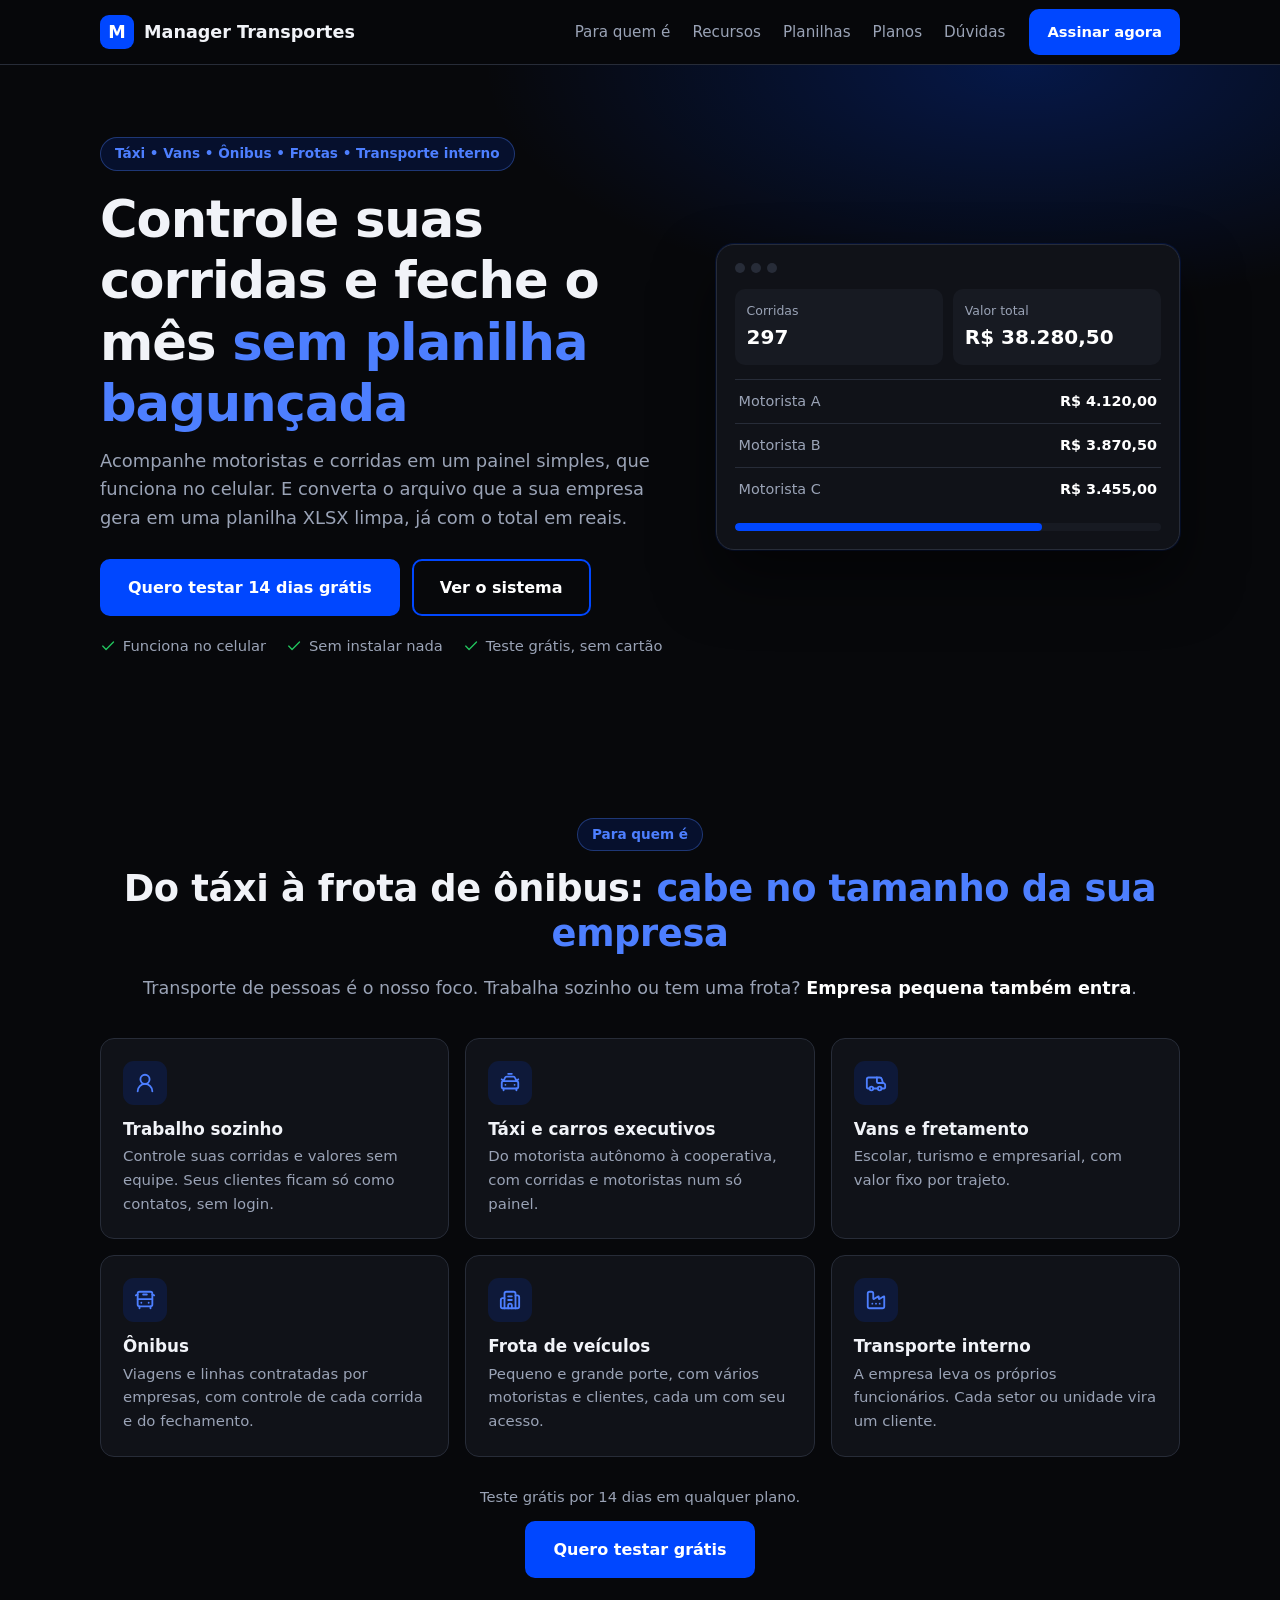
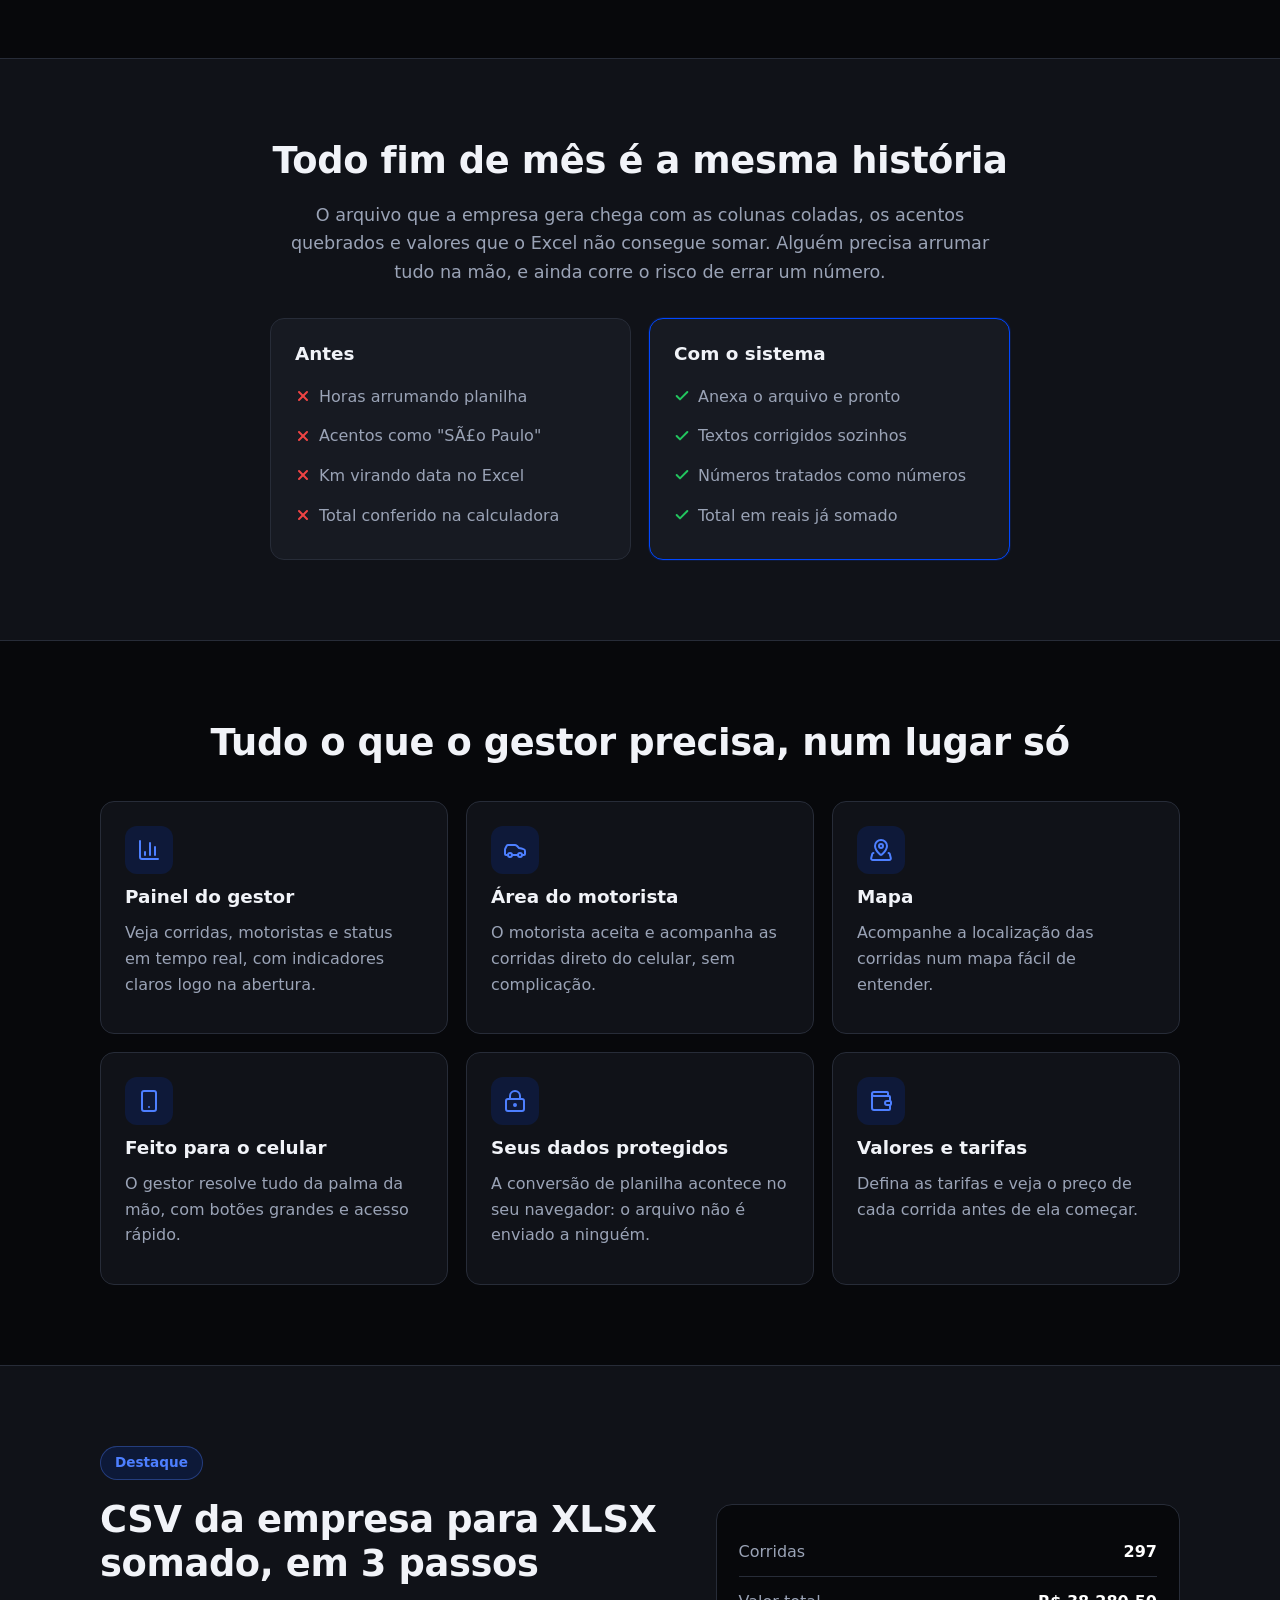
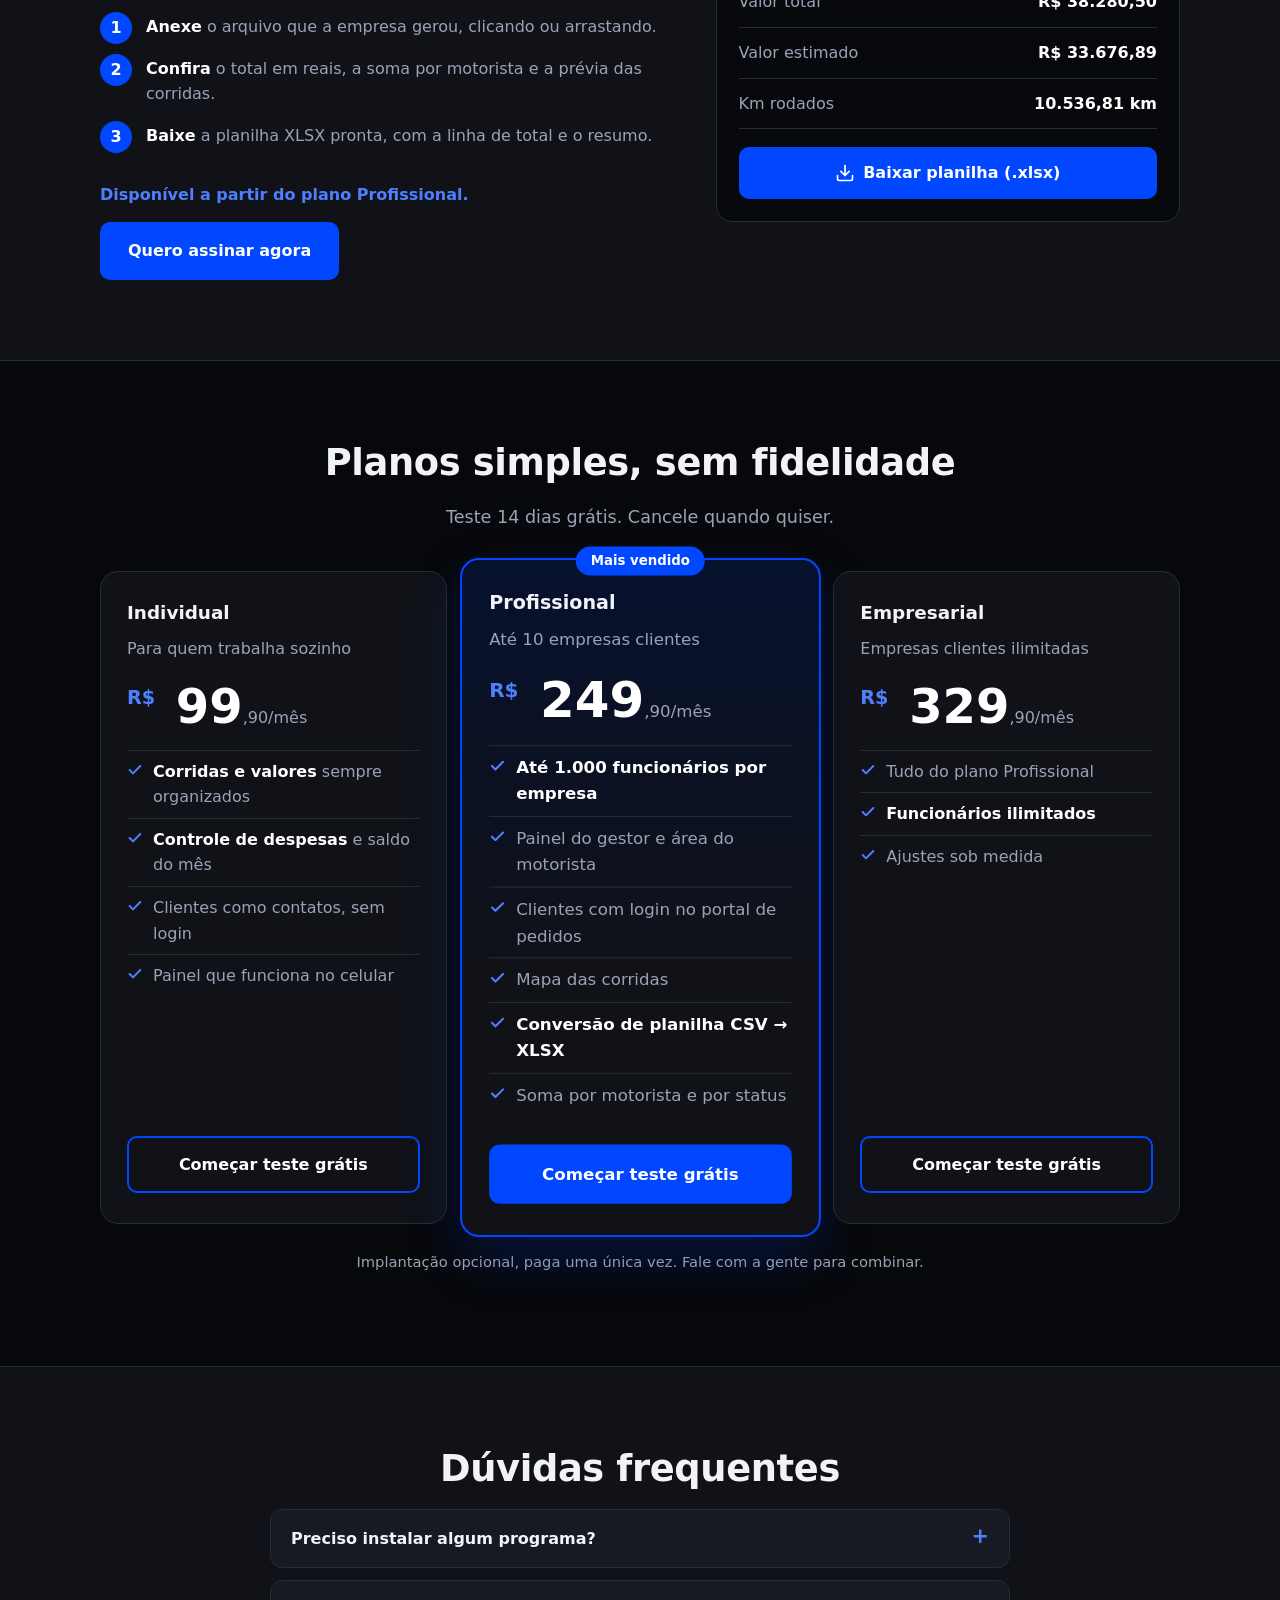
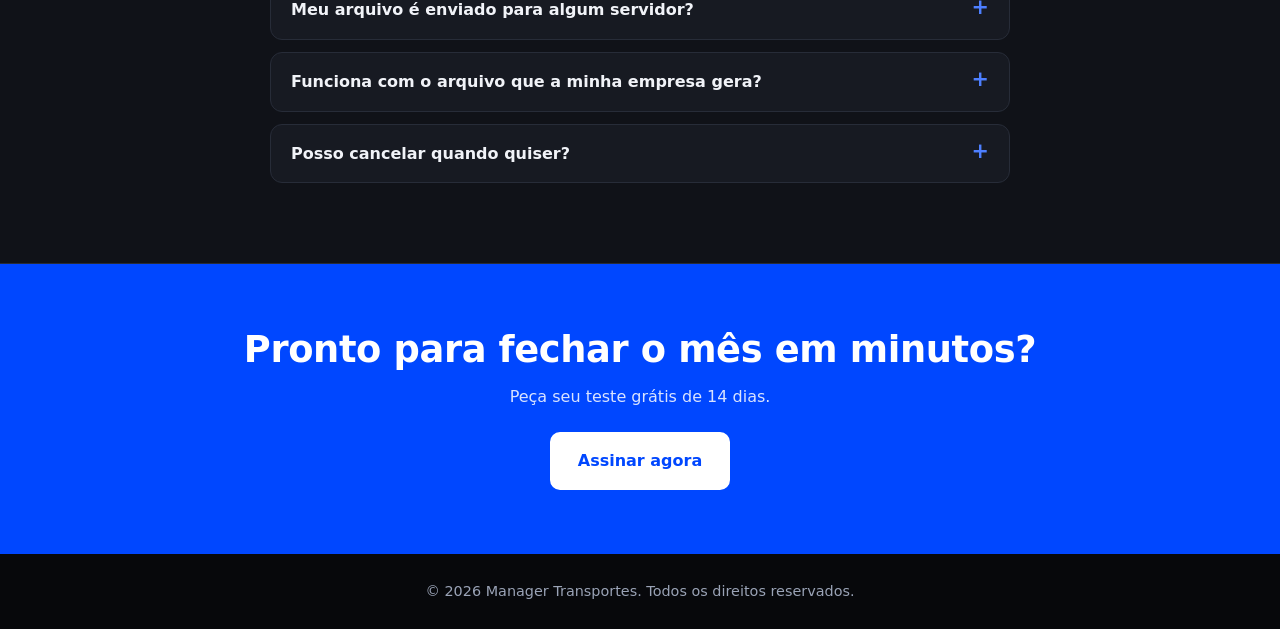
==== commit fe95d1db: "Plano Individual (R$ 99,90) no lugar do Básico; aba Despesas com saldo do mês Co-Authored-By: Claude" ====
--- a/landing/index.html
+++ b/landing/index.html
@@ -77,7 +77,7 @@
         <p class="lead">Transporte de pessoas é o nosso foco. Trabalha sozinho ou tem uma frota? <b>Empresa pequena também entra</b>.</p>
 
         <div class="segmentos">
-          <a class="segmento" href="cadastro.html?plano=basico&amp;modo=individual">
+          <a class="segmento" href="cadastro.html?plano=individual">
             <div class="segmento-icone"><svg class="ico" viewBox="0 0 24 24" fill="none" stroke="currentColor" stroke-width="2" stroke-linecap="round" stroke-linejoin="round" aria-hidden="true"><circle cx="12" cy="8" r="5" /> <path d="M20 21a8 8 0 0 0-16 0" /></svg></div>
             <h3>Trabalho sozinho</h3>
             <p>Controle suas corridas e valores sem equipe. Seus clientes ficam só como contatos, sem login.</p>
@@ -90,7 +90,7 @@
           <a class="segmento" href="cadastro.html?tipo=van">
             <div class="segmento-icone"><svg class="ico" viewBox="0 0 24 24" fill="none" stroke="currentColor" stroke-width="2" stroke-linecap="round" stroke-linejoin="round" aria-hidden="true"><path d="M13 6v5a1 1 0 0 0 1 1h6.102a1 1 0 0 1 .712.298l.898.91a1 1 0 0 1 .288.702V17a1 1 0 0 1-1 1h-3" /> <path d="M5 18H3a1 1 0 0 1-1-1V8a2 2 0 0 1 2-2h12c1.1 0 2.1.8 2.4 1.8l1.176 4.2" /> <path d="M9 18h5" /> <circle cx="16" cy="18" r="2" /> <circle cx="7" cy="18" r="2" /></svg></div>
             <h3>Vans e fretamento</h3>
-            <p>Escolar, turismo e empresarial, com valor fixo por trajeto. Cabe no plano Básico.</p>
+            <p>Escolar, turismo e empresarial, com valor fixo por trajeto.</p>
           </a>
           <a class="segmento" href="cadastro.html?tipo=onibus">
             <div class="segmento-icone"><svg class="ico" viewBox="0 0 24 24" fill="none" stroke="currentColor" stroke-width="2" stroke-linecap="round" stroke-linejoin="round" aria-hidden="true"><path d="M4 6 2 7" /> <path d="M10 6h4" /> <path d="m22 7-2-1" /> <rect width="16" height="16" x="4" y="3" rx="2" /> <path d="M4 11h16" /> <path d="M8 15h.01" /> <path d="M16 15h.01" /> <path d="M6 19v2" /> <path d="M18 21v-2" /></svg></div>
@@ -179,17 +179,16 @@
 
         <div class="planos">
           <article class="plano">
-            <h3>Básico</h3>
-            <p class="plano-para">Até 5 empresas clientes</p>
-            <p class="preco" data-preco="basico"><span>R$</span> 129<small>,90/mês</small></p>
+            <h3>Individual</h3>
+            <p class="plano-para">Para quem trabalha sozinho</p>
+            <p class="preco" data-preco="individual"><span>R$</span> 99<small>,90/mês</small></p>
             <ul>
-              <li><b>Até 100 funcionários por empresa</b></li>
-              <li><b>Individual</b> (sozinho) ou <b>Equipe</b>: você escolhe no cadastro</li>
-              <li>Painel do gestor</li>
-              <li>Área do motorista</li>
-              <li>Mapa das corridas</li>
+              <li><b>Corridas e valores</b> sempre organizados</li>
+              <li><b>Controle de despesas</b> e saldo do mês</li>
+              <li>Clientes como contatos, sem login</li>
+              <li>Painel que funciona no celular</li>
             </ul>
-            <a class="botao botao-borda" href="cadastro.html?plano=basico">Começar teste grátis</a>
+            <a class="botao botao-borda" href="cadastro.html?plano=individual">Começar teste grátis</a>
           </article>
 
           <article class="plano plano-destaque">
@@ -199,7 +198,9 @@
             <p class="preco" data-preco="profissional"><span>R$</span> 249<small>,90/mês</small></p>
             <ul>
               <li><b>Até 1.000 funcionários por empresa</b></li>
-              <li>Tudo do plano Básico</li>
+              <li>Painel do gestor e área do motorista</li>
+              <li>Clientes com login no portal de pedidos</li>
+              <li>Mapa das corridas</li>
               <li><b>Conversão de planilha CSV → XLSX</b></li>
               <li>Soma por motorista e por status</li>
             </ul>
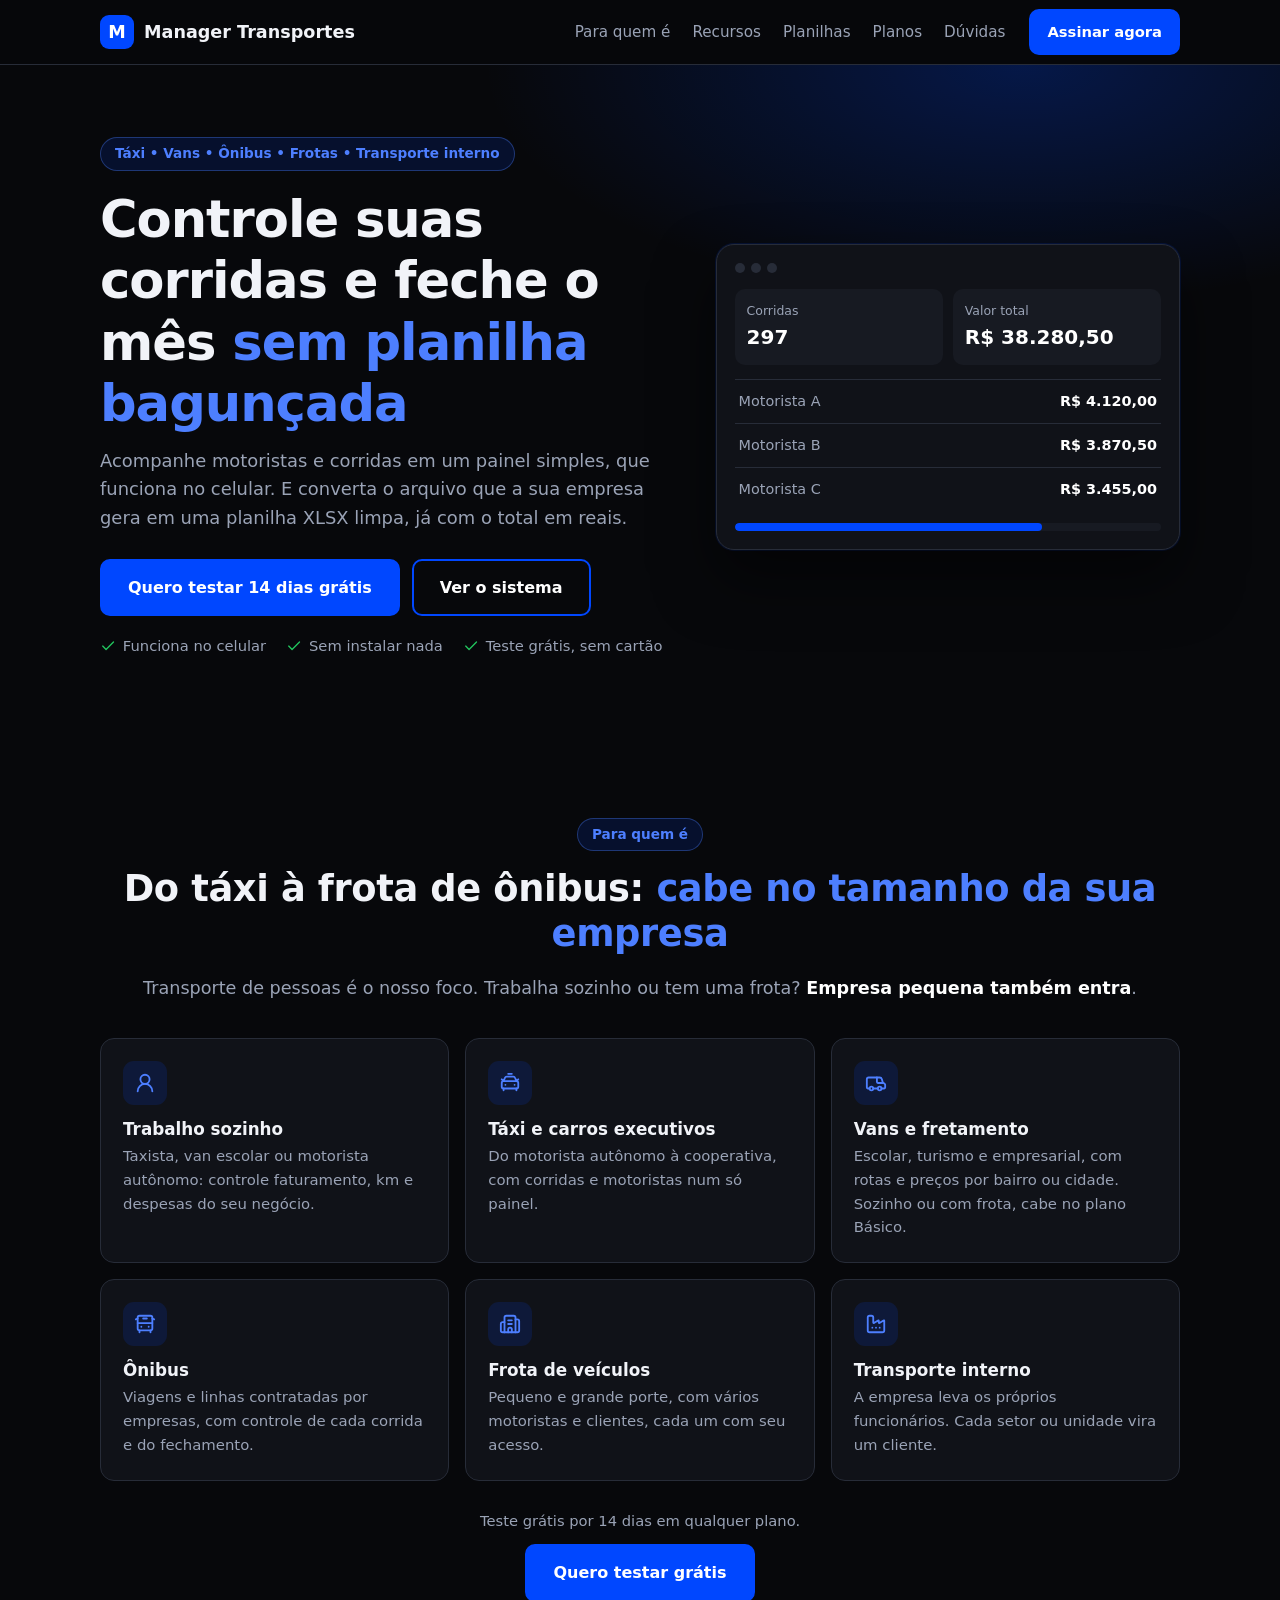
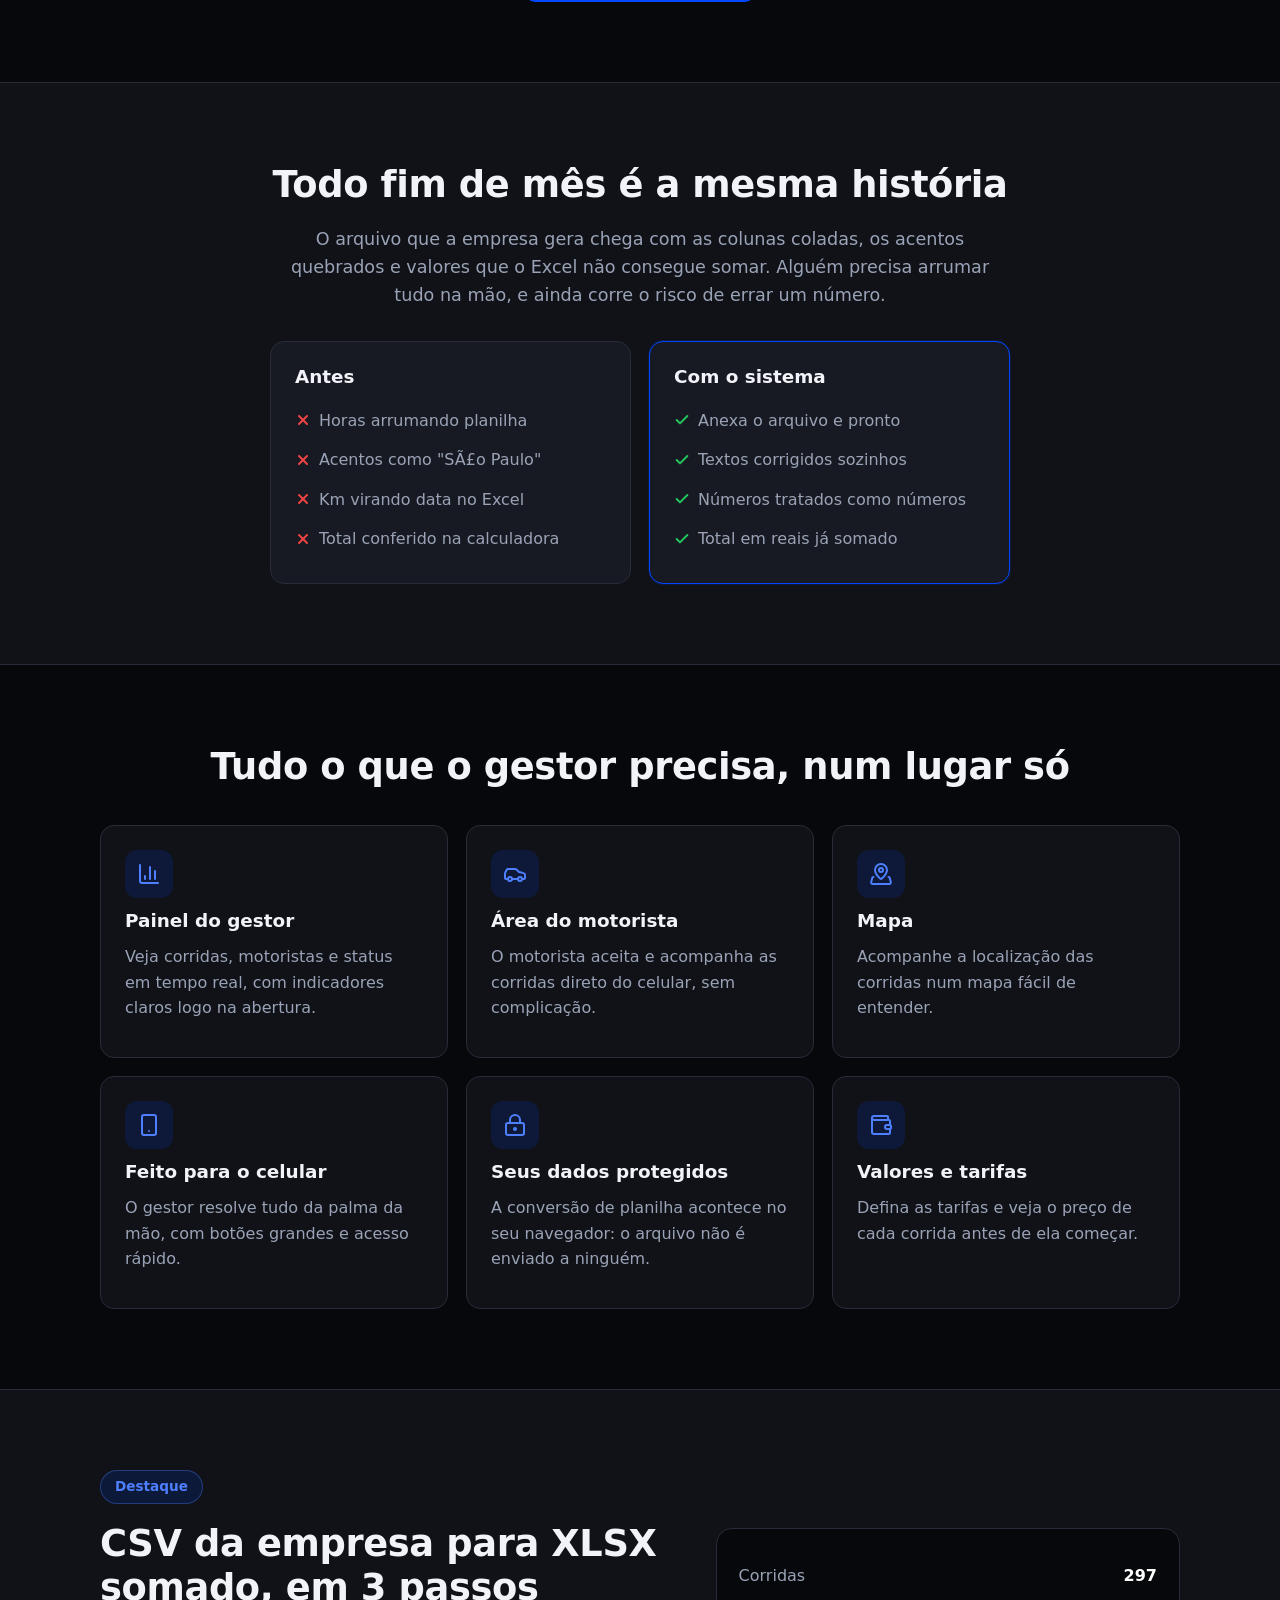
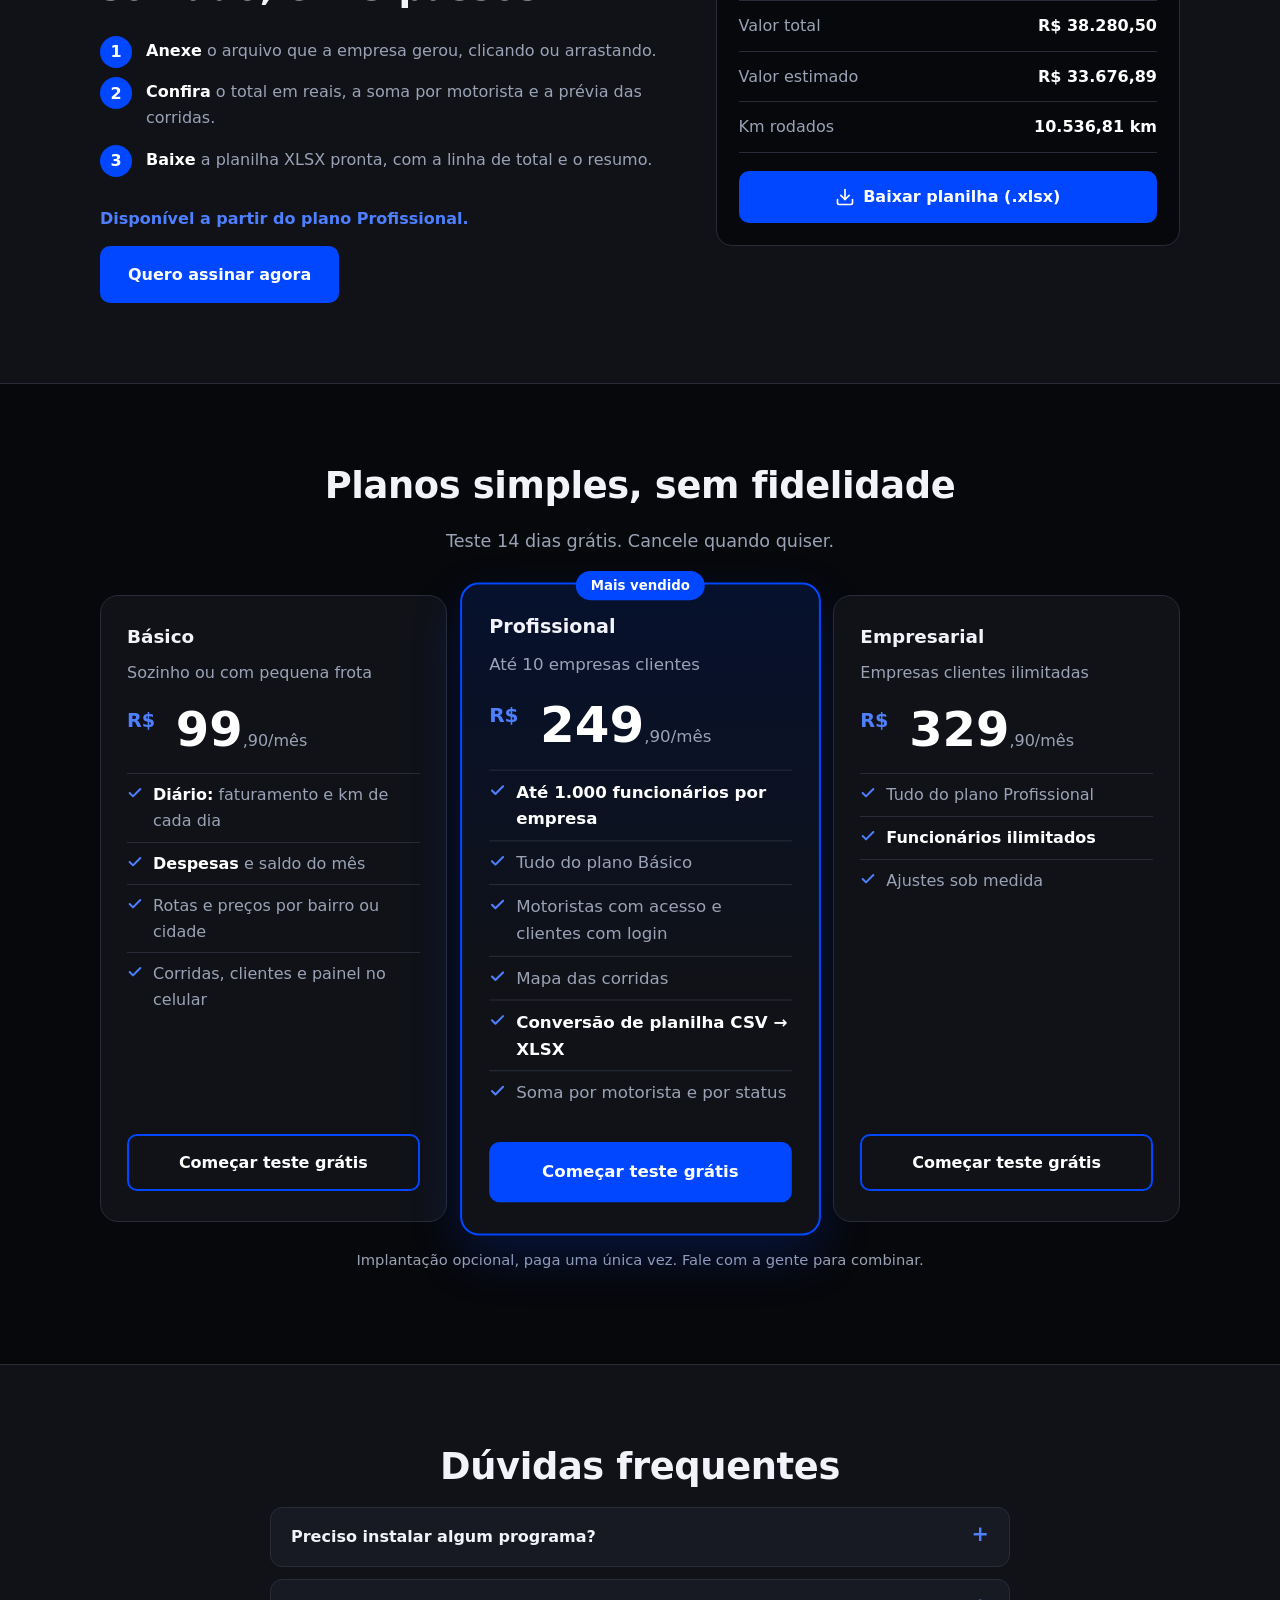
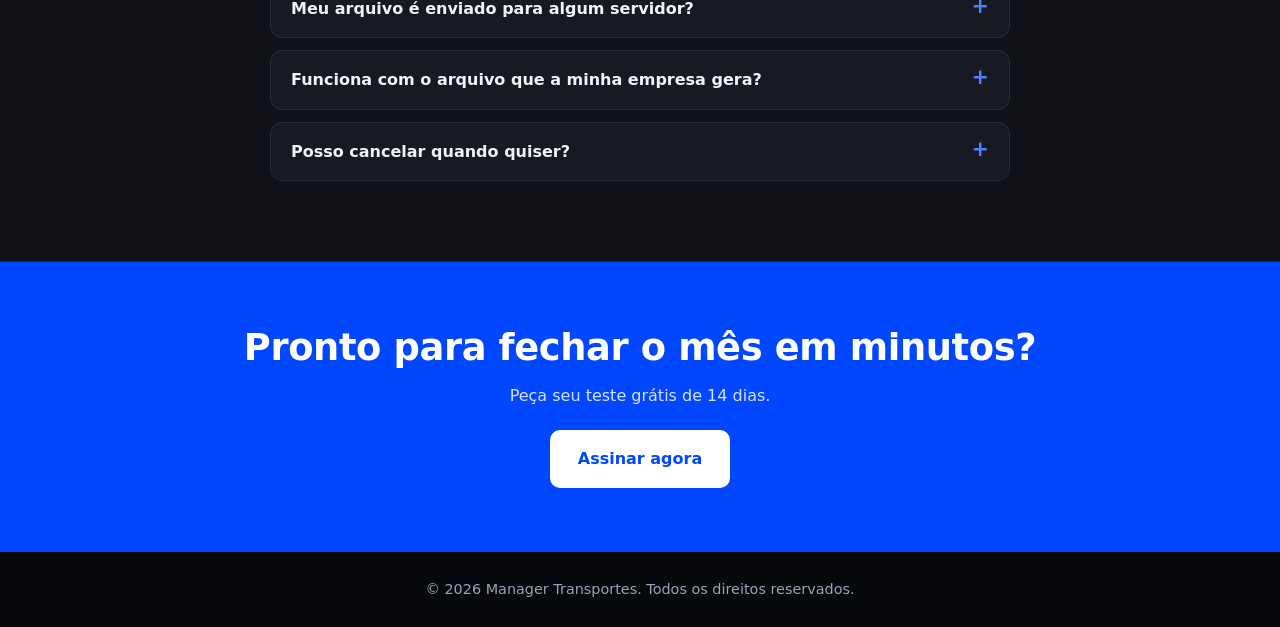
==== commit ec3a71a1: "Básico (R$ 99,90) para quem trabalha sozinho ou com pequena frota: Diário (km e faturamento), módulo" ====
--- a/landing/index.html
+++ b/landing/index.html
@@ -77,10 +77,10 @@
         <p class="lead">Transporte de pessoas é o nosso foco. Trabalha sozinho ou tem uma frota? <b>Empresa pequena também entra</b>.</p>
 
         <div class="segmentos">
-          <a class="segmento" href="cadastro.html?plano=individual">
+          <a class="segmento" href="cadastro.html?plano=basico&amp;modo=individual">
             <div class="segmento-icone"><svg class="ico" viewBox="0 0 24 24" fill="none" stroke="currentColor" stroke-width="2" stroke-linecap="round" stroke-linejoin="round" aria-hidden="true"><circle cx="12" cy="8" r="5" /> <path d="M20 21a8 8 0 0 0-16 0" /></svg></div>
             <h3>Trabalho sozinho</h3>
-            <p>Controle suas corridas e valores sem equipe. Seus clientes ficam só como contatos, sem login.</p>
+            <p>Taxista, van escolar ou motorista autônomo: controle faturamento, km e despesas do seu negócio.</p>
           </a>
           <a class="segmento" href="cadastro.html?tipo=taxi">
             <div class="segmento-icone"><svg class="ico" viewBox="0 0 24 24" fill="none" stroke="currentColor" stroke-width="2" stroke-linecap="round" stroke-linejoin="round" aria-hidden="true"><path d="M10 2h4" /> <path d="m21 8-2 2-1.5-3.7A2 2 0 0 0 15.646 5H8.4a2 2 0 0 0-1.903 1.257L5 10 3 8" /> <path d="M7 14h.01" /> <path d="M17 14h.01" /> <rect width="18" height="8" x="3" y="10" rx="2" /> <path d="M5 18v2" /> <path d="M19 18v2" /></svg></div>
@@ -90,7 +90,7 @@
           <a class="segmento" href="cadastro.html?tipo=van">
             <div class="segmento-icone"><svg class="ico" viewBox="0 0 24 24" fill="none" stroke="currentColor" stroke-width="2" stroke-linecap="round" stroke-linejoin="round" aria-hidden="true"><path d="M13 6v5a1 1 0 0 0 1 1h6.102a1 1 0 0 1 .712.298l.898.91a1 1 0 0 1 .288.702V17a1 1 0 0 1-1 1h-3" /> <path d="M5 18H3a1 1 0 0 1-1-1V8a2 2 0 0 1 2-2h12c1.1 0 2.1.8 2.4 1.8l1.176 4.2" /> <path d="M9 18h5" /> <circle cx="16" cy="18" r="2" /> <circle cx="7" cy="18" r="2" /></svg></div>
             <h3>Vans e fretamento</h3>
-            <p>Escolar, turismo e empresarial, com valor fixo por trajeto.</p>
+            <p>Escolar, turismo e empresarial, com rotas e preços por bairro ou cidade. Sozinho ou com frota, cabe no plano Básico.</p>
           </a>
           <a class="segmento" href="cadastro.html?tipo=onibus">
             <div class="segmento-icone"><svg class="ico" viewBox="0 0 24 24" fill="none" stroke="currentColor" stroke-width="2" stroke-linecap="round" stroke-linejoin="round" aria-hidden="true"><path d="M4 6 2 7" /> <path d="M10 6h4" /> <path d="m22 7-2-1" /> <rect width="16" height="16" x="4" y="3" rx="2" /> <path d="M4 11h16" /> <path d="M8 15h.01" /> <path d="M16 15h.01" /> <path d="M6 19v2" /> <path d="M18 21v-2" /></svg></div>
@@ -179,16 +179,16 @@
 
         <div class="planos">
           <article class="plano">
-            <h3>Individual</h3>
-            <p class="plano-para">Para quem trabalha sozinho</p>
-            <p class="preco" data-preco="individual"><span>R$</span> 99<small>,90/mês</small></p>
+            <h3>Básico</h3>
+            <p class="plano-para">Sozinho ou com pequena frota</p>
+            <p class="preco" data-preco="basico"><span>R$</span> 99<small>,90/mês</small></p>
             <ul>
-              <li><b>Corridas e valores</b> sempre organizados</li>
-              <li><b>Controle de despesas</b> e saldo do mês</li>
-              <li>Clientes como contatos, sem login</li>
-              <li>Painel que funciona no celular</li>
+              <li><b>Diário:</b> faturamento e km de cada dia</li>
+              <li><b>Despesas</b> e saldo do mês</li>
+              <li>Rotas e preços por bairro ou cidade</li>
+              <li>Corridas, clientes e painel no celular</li>
             </ul>
-            <a class="botao botao-borda" href="cadastro.html?plano=individual">Começar teste grátis</a>
+            <a class="botao botao-borda" href="cadastro.html?plano=basico">Começar teste grátis</a>
           </article>
 
           <article class="plano plano-destaque">
@@ -198,8 +198,8 @@
             <p class="preco" data-preco="profissional"><span>R$</span> 249<small>,90/mês</small></p>
             <ul>
               <li><b>Até 1.000 funcionários por empresa</b></li>
-              <li>Painel do gestor e área do motorista</li>
-              <li>Clientes com login no portal de pedidos</li>
+              <li>Tudo do plano Básico</li>
+              <li>Motoristas com acesso e clientes com login</li>
               <li>Mapa das corridas</li>
               <li><b>Conversão de planilha CSV → XLSX</b></li>
               <li>Soma por motorista e por status</li>
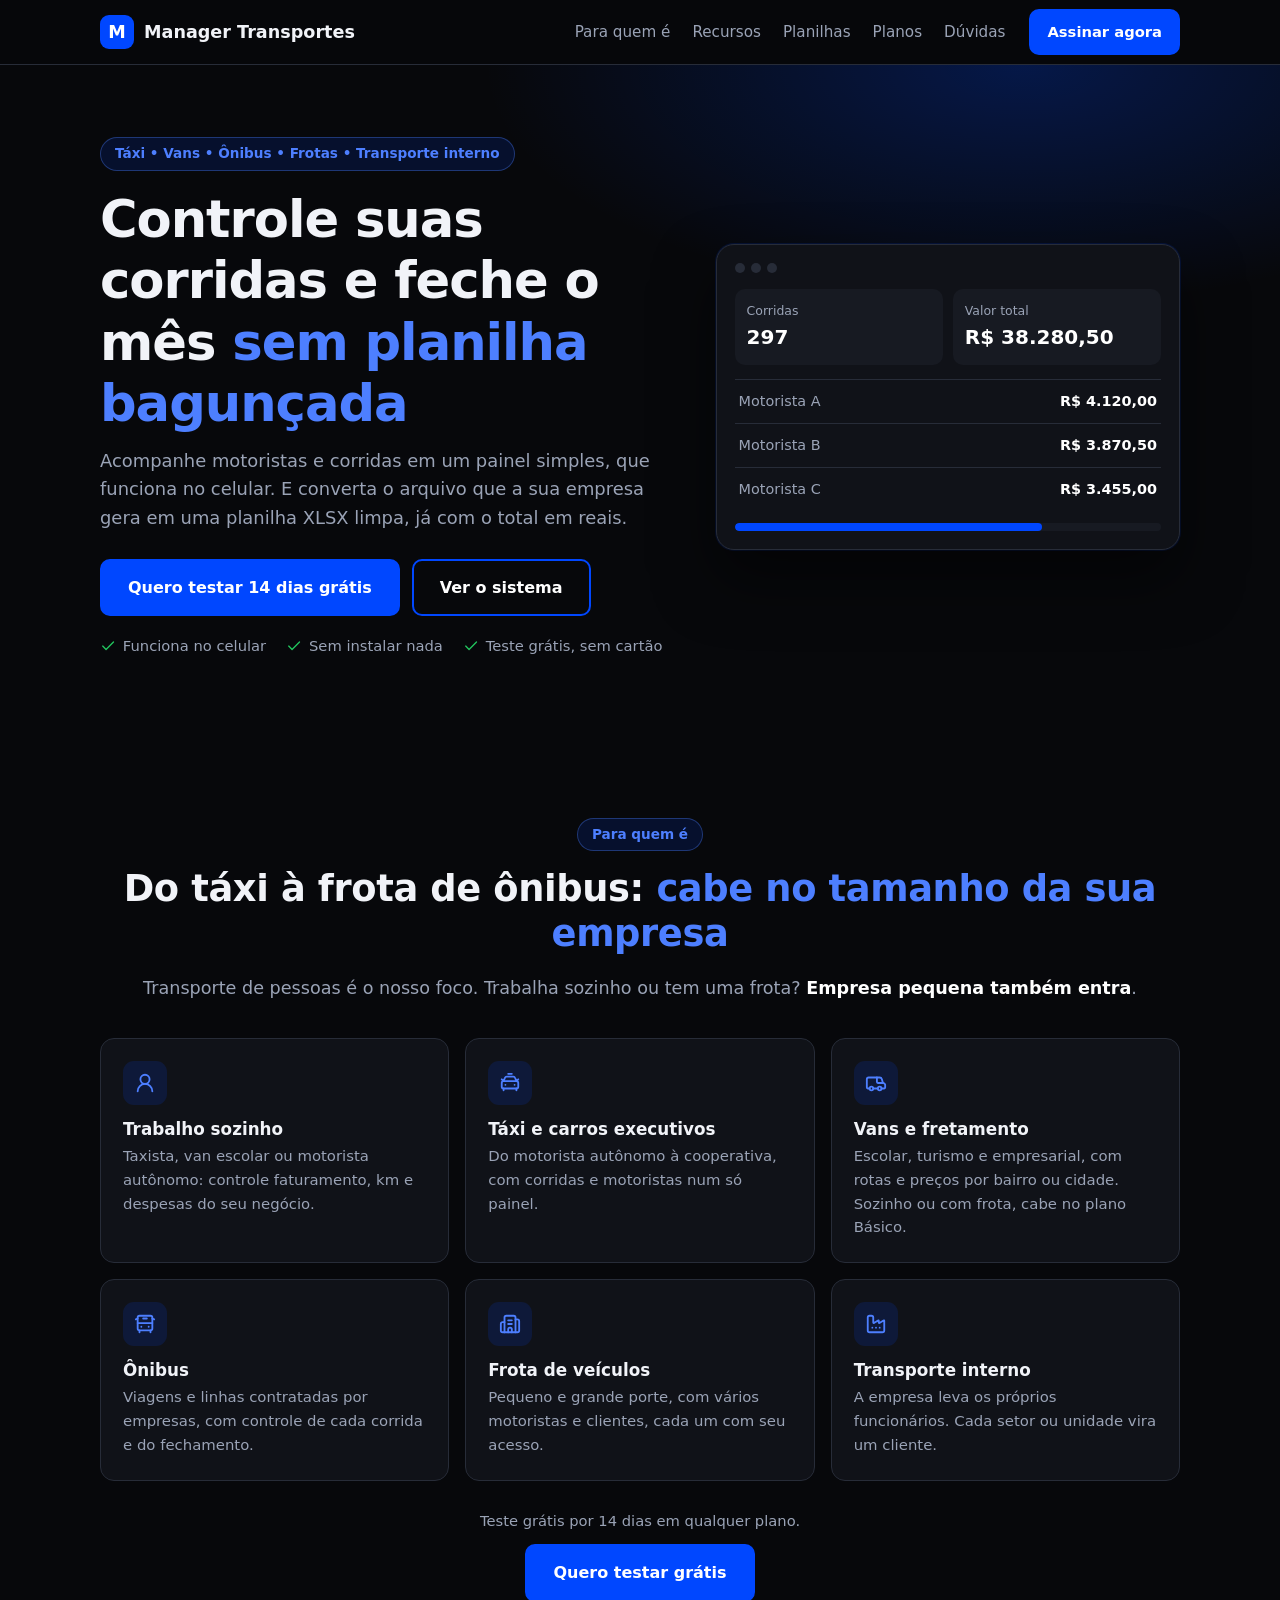
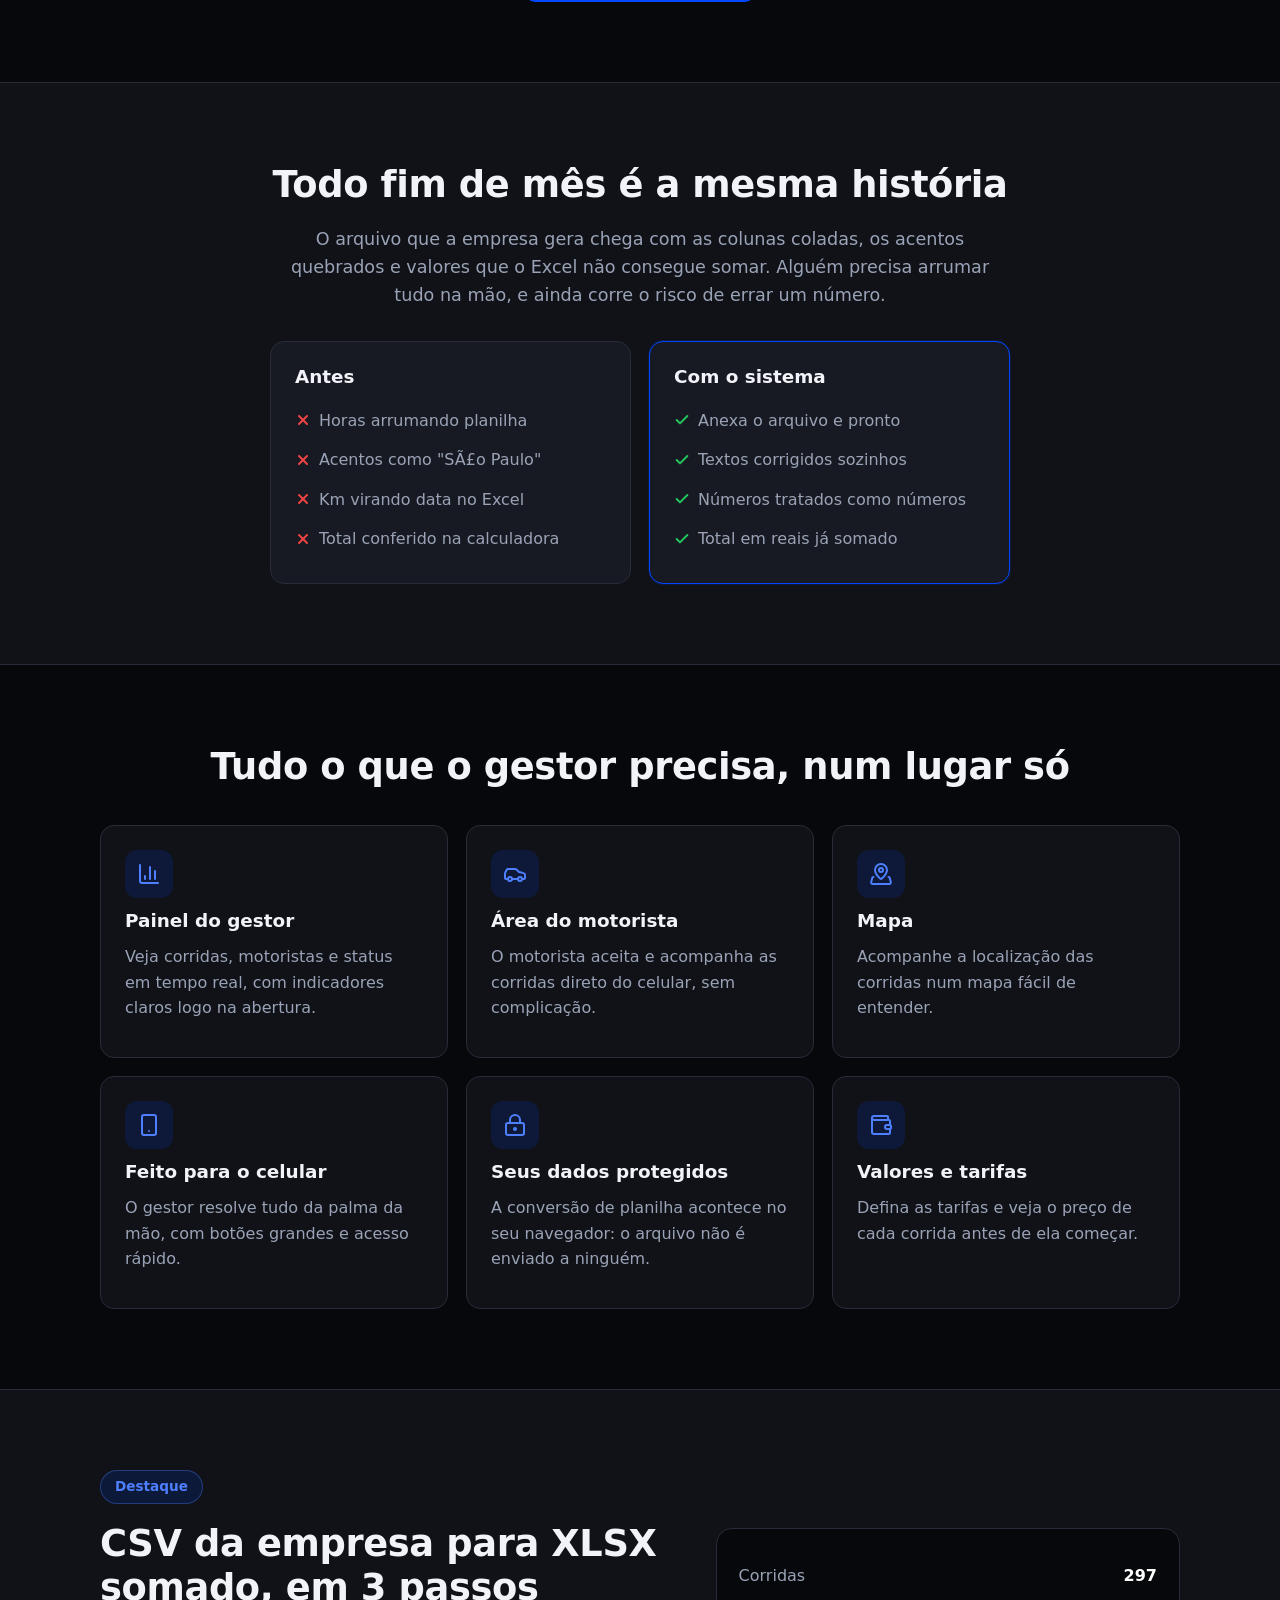
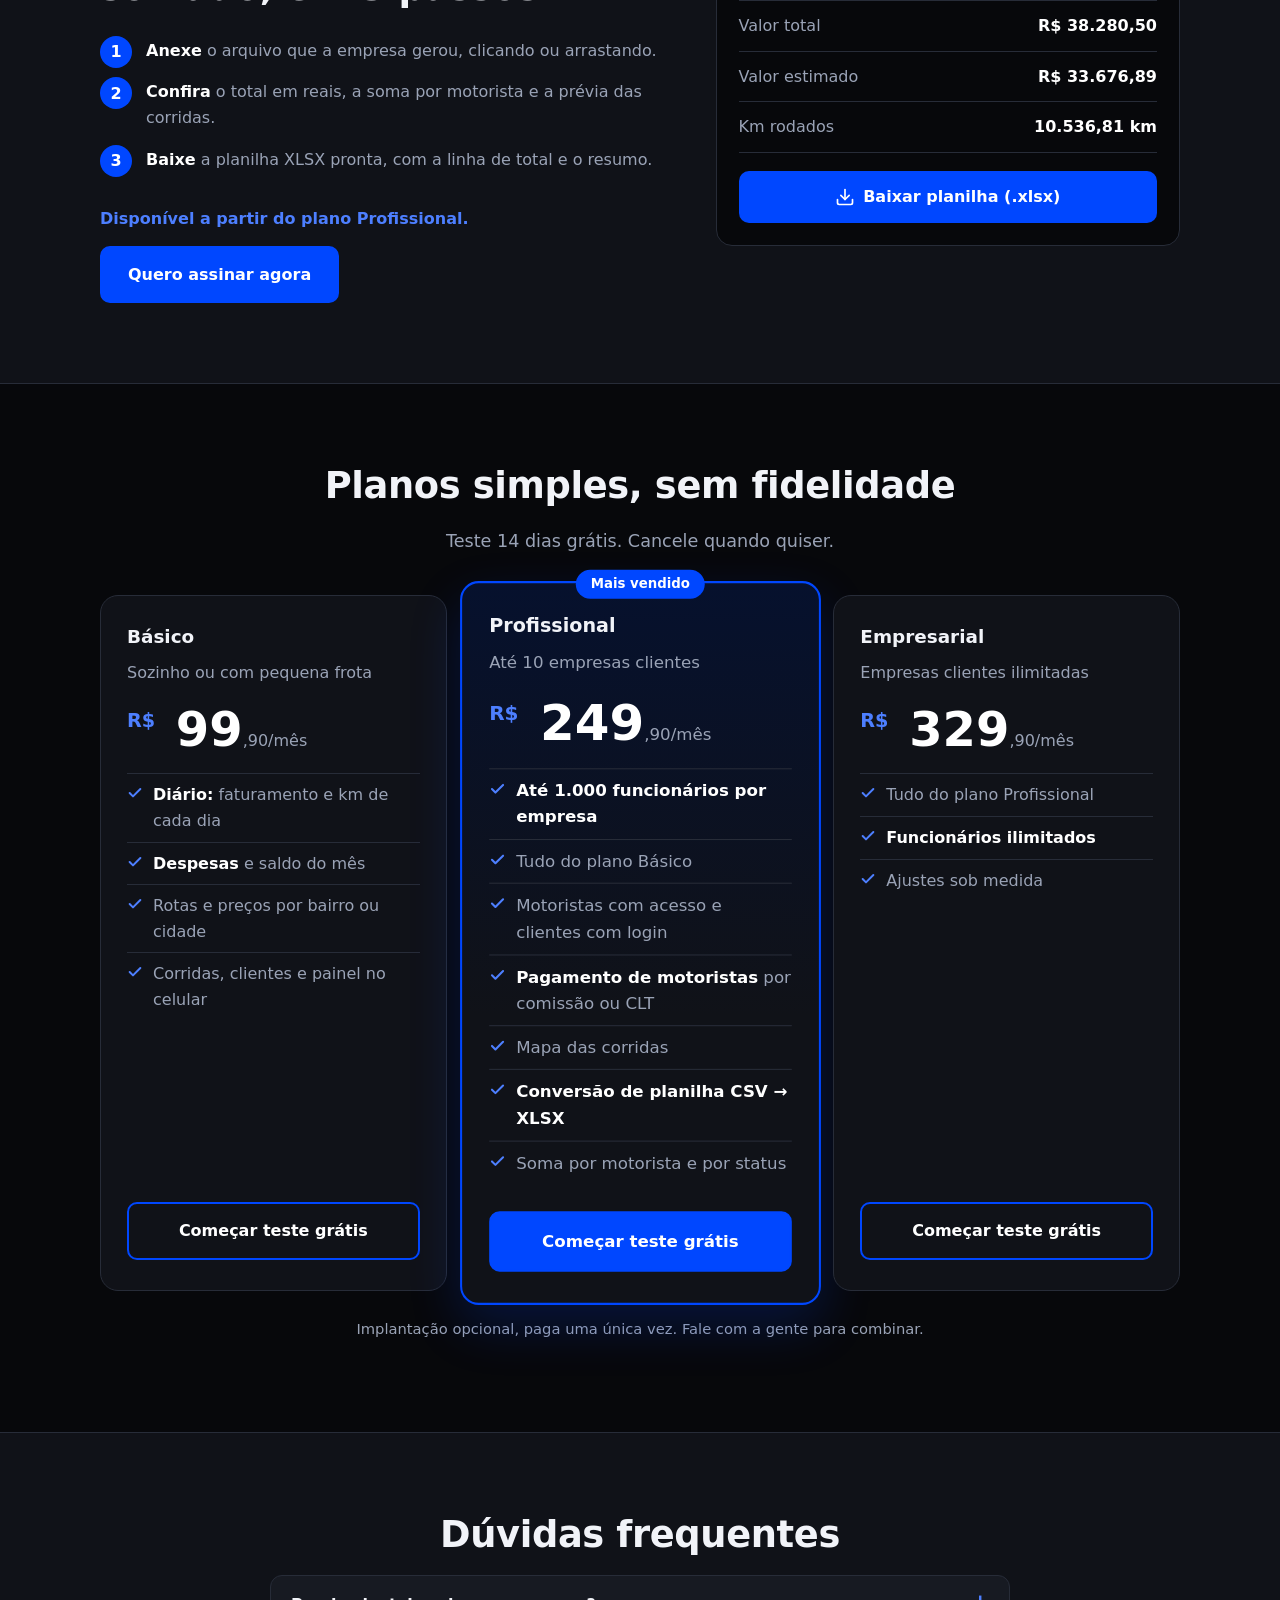
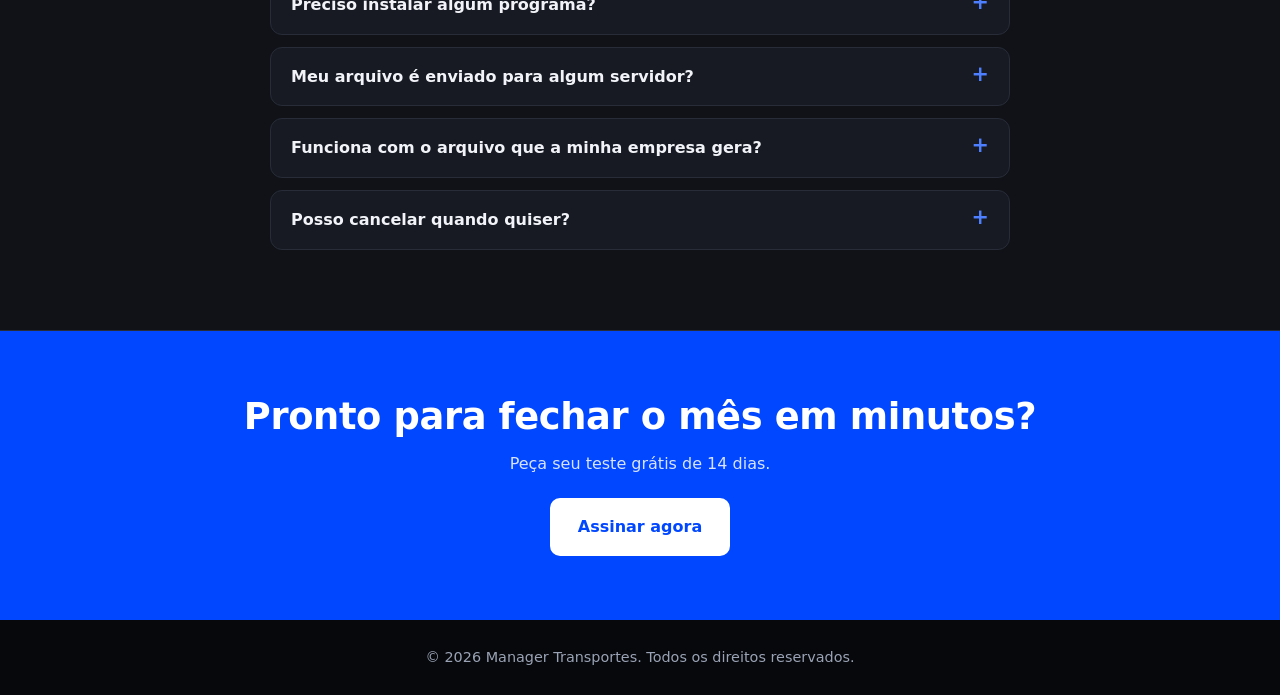
==== commit aa45e99b: "Parte 2: pagamentos de motoristas (comissão padrão/por motorista ou CLT), ganhos do motorista por qu" ====
--- a/landing/index.html
+++ b/landing/index.html
@@ -200,6 +200,7 @@
               <li><b>Até 1.000 funcionários por empresa</b></li>
               <li>Tudo do plano Básico</li>
               <li>Motoristas com acesso e clientes com login</li>
+              <li><b>Pagamento de motoristas</b> por comissão ou CLT</li>
               <li>Mapa das corridas</li>
               <li><b>Conversão de planilha CSV → XLSX</b></li>
               <li>Soma por motorista e por status</li>
